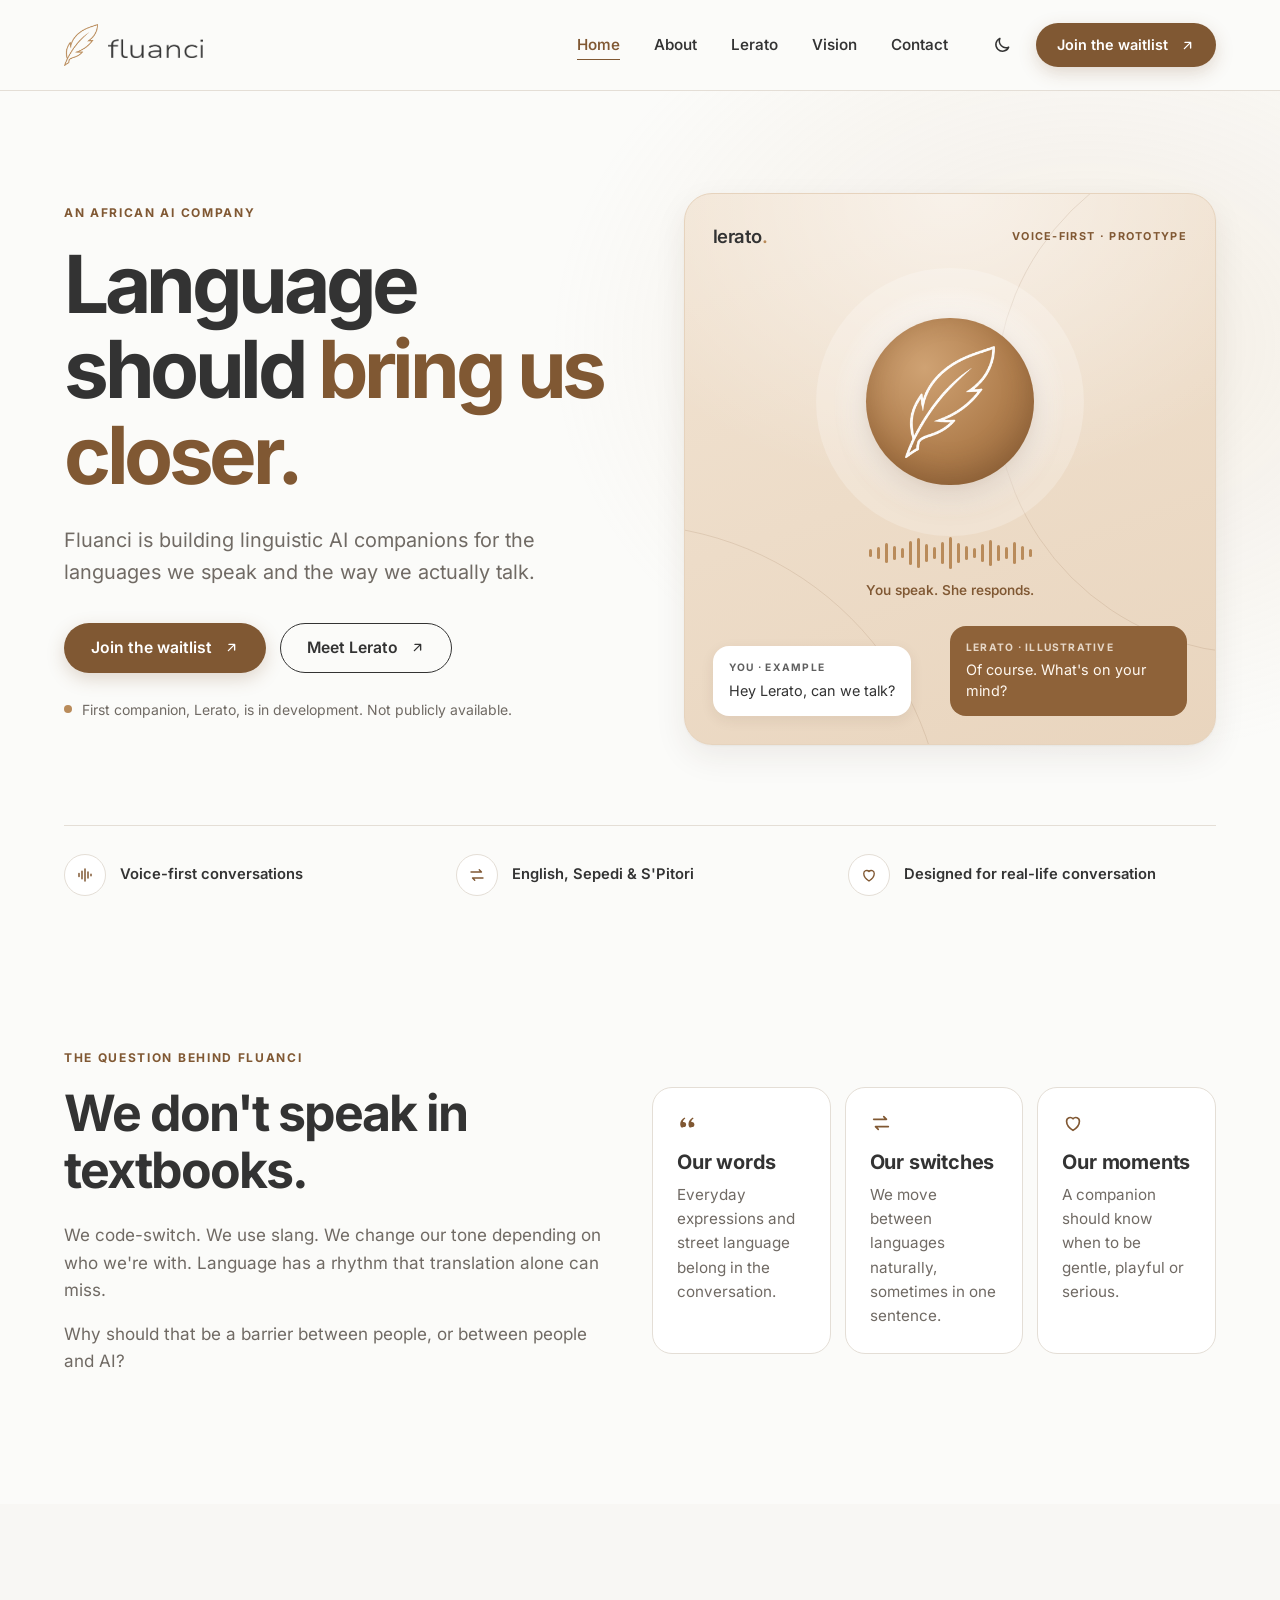
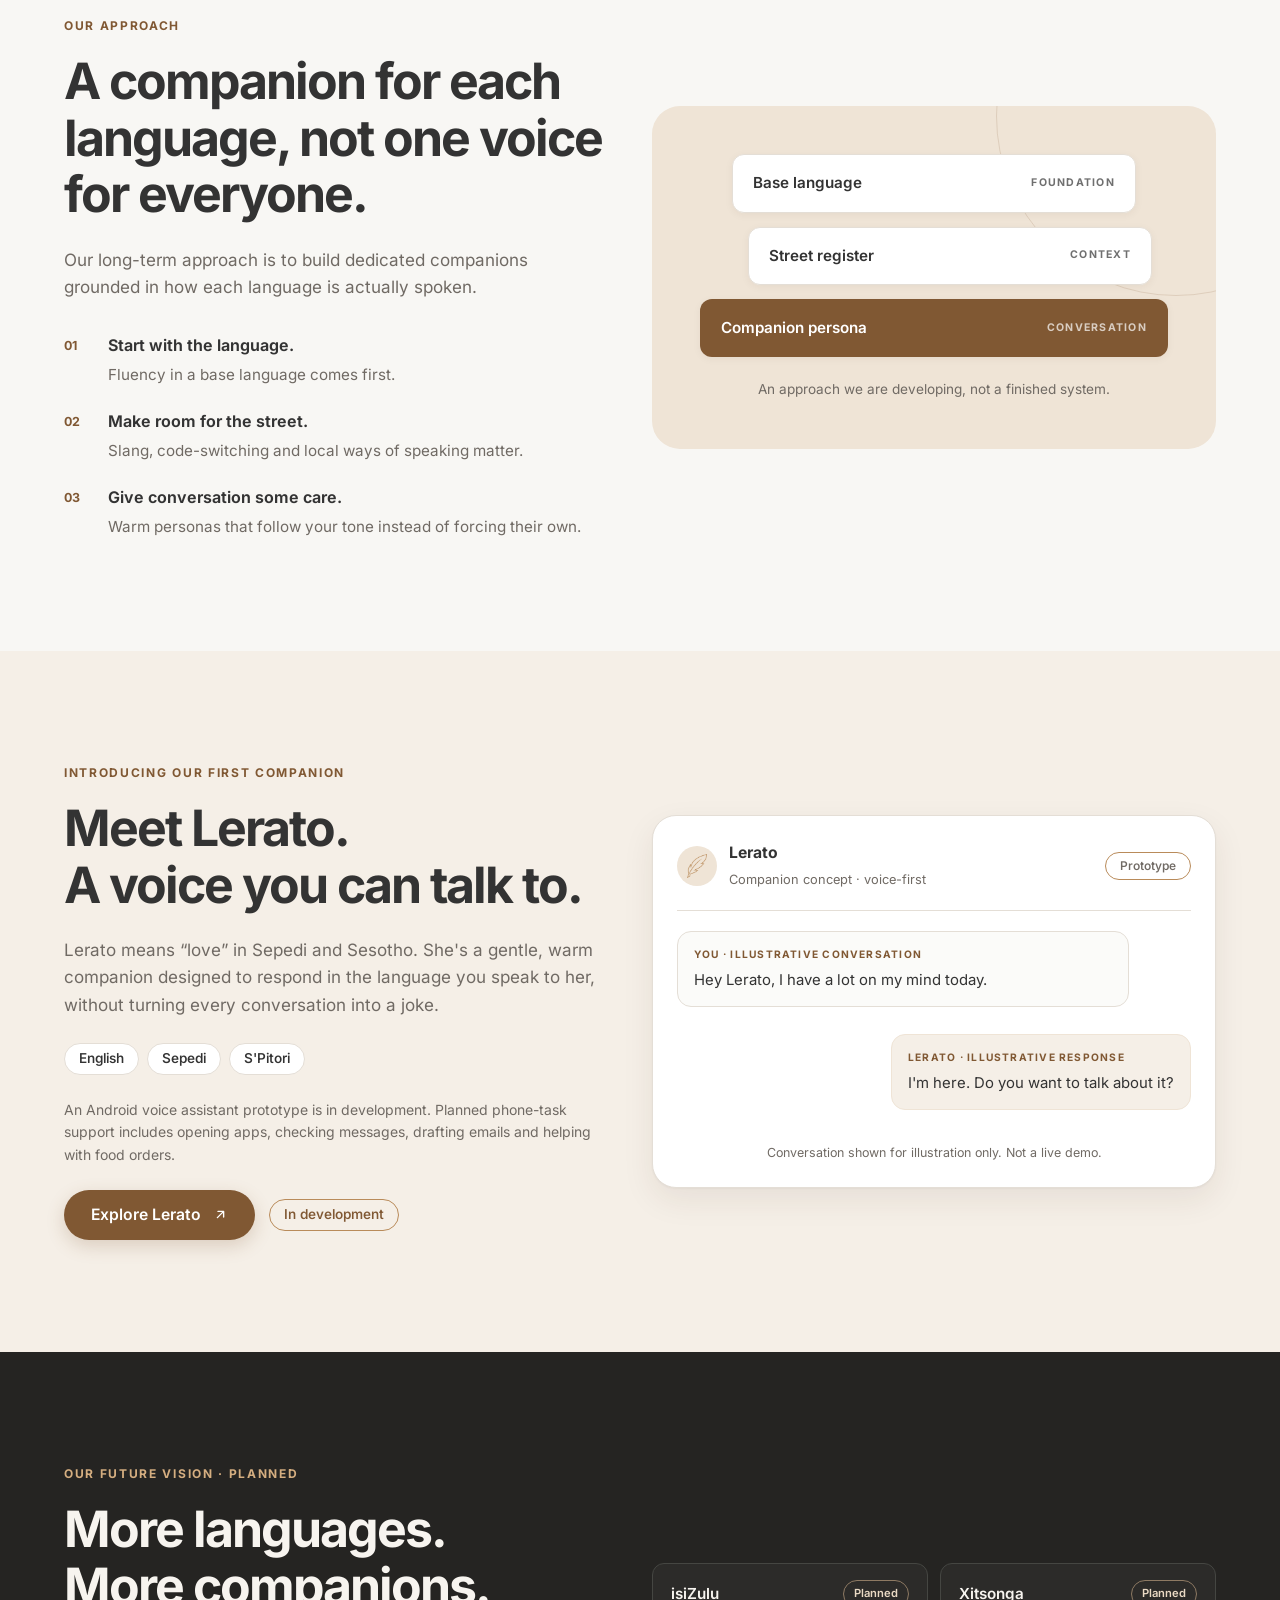
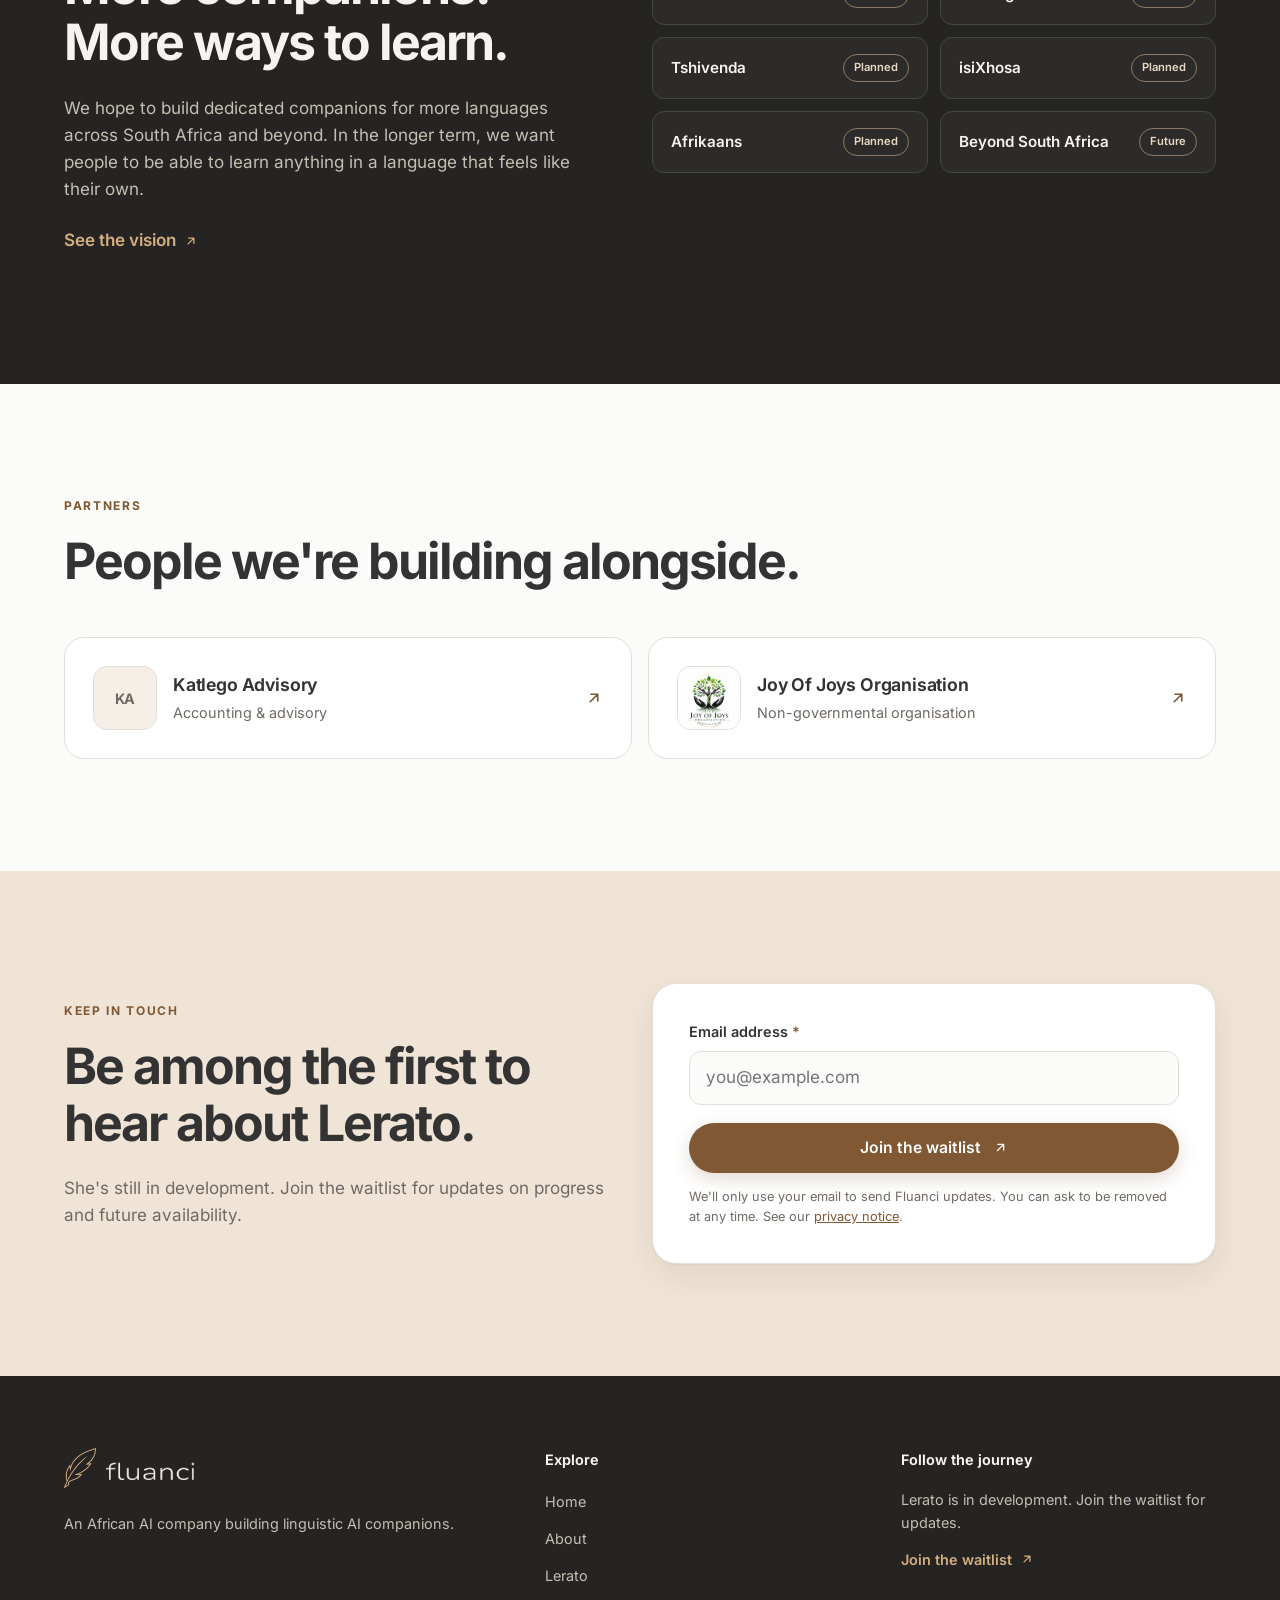
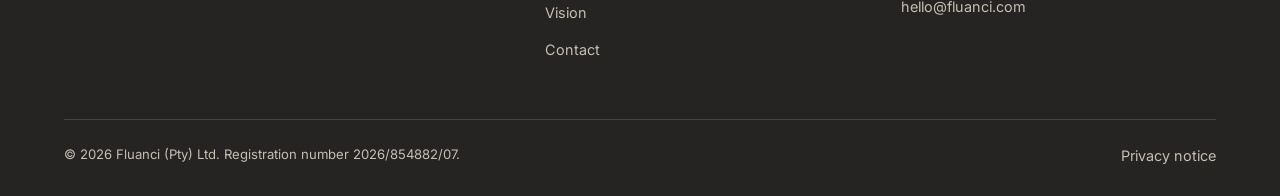
==== index.html @ b77026b9 "Launch fluanci.com website Five-page marketing site (Home, About, Lerato, Vision, Contact) plus priv" ====
<!doctype html>
<html lang="en-ZA" data-theme="light">
<head>
  <meta charset="utf-8">
  <meta name="viewport" content="width=device-width, initial-scale=1">
  <title>Fluanci | Linguistic AI companions for African languages</title>
  <meta name="description" content="Fluanci is an African AI company building linguistic AI companions for the languages we speak and the way we actually talk. Meet Lerato, our first companion, in development.">
  <meta name="theme-color" content="#FBFBF9">
  <meta property="og:type" content="website">
  <meta property="og:site_name" content="Fluanci">
  <meta property="og:title" content="Fluanci | Linguistic AI companions for African languages">
  <meta property="og:description" content="Fluanci is an African AI company building linguistic AI companions for the languages we speak and the way we actually talk. Meet Lerato, our first companion, in development.">
  <meta property="og:image" content="https://fluanci.com/assets/img/og-logo.png">
  <link rel="icon" type="image/png" sizes="32x32" href="assets/img/favicon-32.png">
  <link rel="apple-touch-icon" href="assets/img/apple-touch-icon.png">
  <script>try{var t=localStorage.getItem("fluanci-theme");if(t==="dark"||t==="light")document.documentElement.dataset.theme=t;}catch(e){}</script>
  <link rel="stylesheet" href="assets/styles.css">
</head>
<body>
  <a class="skip-link" href="#main">Skip to content</a>
  <header class="site-header">
    <div class="container header-inner">
      <a class="brand" href="index.html" aria-label="Fluanci home">
        <img class="quill only-light" src="assets/img/quill-brown.png" alt="" width="34" height="42">
        <img class="quill only-dark" src="assets/img/quill-gold.png" alt="" width="34" height="42">
        <img class="wordmark only-light" src="assets/img/wordmark-dark.png" alt="Fluanci" width="96" height="26">
        <img class="wordmark only-dark" src="assets/img/wordmark-light.png" alt="Fluanci" width="96" height="26">
      </a>
      <nav class="main-nav" aria-label="Main">
        <ul class="nav-list">
          <li><a href="index.html" aria-current="page">Home</a></li>
<li><a href="about.html">About</a></li>
<li><a href="lerato.html">Lerato</a></li>
<li><a href="vision.html">Vision</a></li>
<li><a href="contact.html">Contact</a></li>
        </ul>
      </nav>
      <div class="header-actions">
        <button class="icon-btn theme-toggle" type="button" data-theme-toggle aria-pressed="false" aria-label="Switch to dark mode"><svg class="moon" viewBox="0 0 24 24" fill="none" stroke="currentColor" stroke-width="1.8" stroke-linecap="round" stroke-linejoin="round" aria-hidden="true"><path d="M20 14.5A8 8 0 0 1 9.5 4a8 8 0 1 0 10.5 10.5Z"/></svg><svg class="sun" viewBox="0 0 24 24" fill="none" stroke="currentColor" stroke-width="1.8" stroke-linecap="round" aria-hidden="true"><circle cx="12" cy="12" r="4"/><path d="M12 2v2M12 20v2M4.9 4.9l1.4 1.4M17.7 17.7l1.4 1.4M2 12h2M20 12h2M4.9 19.1l1.4-1.4M17.7 6.3l1.4-1.4"/></svg></button>
        <a class="btn btn-primary btn-small" href="index.html#waitlist">Join the waitlist <svg viewBox="0 0 24 24" fill="none" stroke="currentColor" stroke-width="2.2" stroke-linecap="round" stroke-linejoin="round" aria-hidden="true"><path d="M7 17 17 7M8 7h9v9"/></svg></a>
        <button class="icon-btn menu-btn" type="button" data-menu-open aria-expanded="false" aria-controls="mobile-menu" aria-label="Open menu"><svg viewBox="0 0 24 24" fill="none" stroke="currentColor" stroke-width="1.8" stroke-linecap="round" aria-hidden="true"><path d="M4 7h16M4 12h16M4 17h16"/></svg></button>
      </div>
    </div>
  </header>
  <div class="drawer" id="mobile-menu" role="dialog" aria-modal="true" aria-label="Menu" inert>
    <div class="drawer-head">
      <a class="brand" href="index.html" aria-label="Fluanci home">
        <img class="quill only-light" src="assets/img/quill-brown.png" alt="" width="34" height="42">
        <img class="quill only-dark" src="assets/img/quill-gold.png" alt="" width="34" height="42">
        <img class="wordmark only-light" src="assets/img/wordmark-dark.png" alt="Fluanci" width="96" height="26">
        <img class="wordmark only-dark" src="assets/img/wordmark-light.png" alt="Fluanci" width="96" height="26">
      </a>
      <div class="header-actions">
        <button class="icon-btn theme-toggle" type="button" data-theme-toggle aria-pressed="false" aria-label="Switch to dark mode"><svg class="moon" viewBox="0 0 24 24" fill="none" stroke="currentColor" stroke-width="1.8" stroke-linecap="round" stroke-linejoin="round" aria-hidden="true"><path d="M20 14.5A8 8 0 0 1 9.5 4a8 8 0 1 0 10.5 10.5Z"/></svg><svg class="sun" viewBox="0 0 24 24" fill="none" stroke="currentColor" stroke-width="1.8" stroke-linecap="round" aria-hidden="true"><circle cx="12" cy="12" r="4"/><path d="M12 2v2M12 20v2M4.9 4.9l1.4 1.4M17.7 17.7l1.4 1.4M2 12h2M20 12h2M4.9 19.1l1.4-1.4M17.7 6.3l1.4-1.4"/></svg></button>
        <button class="icon-btn" type="button" data-menu-close aria-label="Close menu"><svg viewBox="0 0 24 24" fill="none" stroke="currentColor" stroke-width="1.8" stroke-linecap="round" aria-hidden="true"><path d="M6 6l12 12M18 6 6 18"/></svg></button>
      </div>
    </div>
    <nav aria-label="Mobile">
      <ul class="drawer-list">
        <li><a href="index.html" aria-current="page">Home</a></li>
<li><a href="about.html">About</a></li>
<li><a href="lerato.html">Lerato</a></li>
<li><a href="vision.html">Vision</a></li>
<li><a href="contact.html">Contact</a></li>
      </ul>
    </nav>
    <a class="btn btn-primary" href="index.html#waitlist">Join the waitlist <svg viewBox="0 0 24 24" fill="none" stroke="currentColor" stroke-width="2.2" stroke-linecap="round" stroke-linejoin="round" aria-hidden="true"><path d="M7 17 17 7M8 7h9v9"/></svg></a>
  </div>
  <main id="main">
    <section class="hero" aria-labelledby="hero-title">
      <div class="container">
        <div class="hero-grid">
          <div>
            <span class="eyebrow">An African AI company</span>
            <h1 class="h1" id="hero-title">Language<br> should <span class="accent">bring us<br> closer.</span></h1>
            <p class="lede">Fluanci is building linguistic AI companions for the languages we speak and the way we actually talk.</p>
            <div class="actions">
              <a class="btn btn-primary" href="#waitlist">Join the waitlist <svg viewBox="0 0 24 24" fill="none" stroke="currentColor" stroke-width="2.2" stroke-linecap="round" stroke-linejoin="round" aria-hidden="true"><path d="M7 17 17 7M8 7h9v9"/></svg></a>
              <a class="btn btn-secondary" href="lerato.html">Meet Lerato <svg viewBox="0 0 24 24" fill="none" stroke="currentColor" stroke-width="2.2" stroke-linecap="round" stroke-linejoin="round" aria-hidden="true"><path d="M7 17 17 7M8 7h9v9"/></svg></a>
            </div>
            <p class="status-note"><span class="status-dot" aria-hidden="true"></span>First companion, Lerato, is in development. Not publicly available.</p>
          </div>
          <div>
          <div class="voice-card" role="img" aria-label="Illustration of Lerato, a voice-first companion prototype. Example only: you say 'Hey Lerato, can we talk?' and Lerato replies 'Of course. What's on your mind?'">
            <div class="voice-top" aria-hidden="true">
              <span class="lerato-mark">lerato<span>.</span></span>
              <span class="tag">Voice-first &middot; Prototype</span>
            </div>
            <div class="orb-wrap" aria-hidden="true">
              <div class="orb-ring"><div class="orb"><img src="assets/img/quill-white.png" alt="" width="120" height="150"></div></div>
            </div>
            <div class="wave" data-wave aria-hidden="true"></div>
            <p class="wave-caption" aria-hidden="true">You speak. She responds.</p>
            <div class="bubbles" aria-hidden="true">
              <div class="bubble bubble-you"><small>You &middot; Example</small>Hey Lerato, can we talk?</div>
              <div class="bubble bubble-lerato"><small>Lerato &middot; Illustrative</small>Of course. What's on your mind?</div>
            </div>
          </div>
          </div>
        </div>
        <ul class="highlights">
          <li><span class="icon-circle"><svg viewBox="0 0 24 24" fill="none" stroke="currentColor" stroke-width="2" stroke-linecap="round" aria-hidden="true"><path d="M4 10v4M8 7v10M12 4v16M16 8v8M20 11v2"/></svg></span>Voice-first conversations</li>
          <li><span class="icon-circle"><svg viewBox="0 0 24 24" fill="none" stroke="currentColor" stroke-width="1.8" stroke-linecap="round" stroke-linejoin="round" aria-hidden="true"><path d="M4 8h14l-3-3M20 16H6l3 3"/></svg></span>English, Sepedi &amp; S'Pitori</li>
          <li><span class="icon-circle"><svg viewBox="0 0 24 24" fill="none" stroke="currentColor" stroke-width="1.8" stroke-linejoin="round" aria-hidden="true"><path d="M12 20s-7-4.4-7-10a4 4 0 0 1 7-2.6A4 4 0 0 1 19 10c0 5.6-7 10-7 10Z"/></svg></span>Designed for real-life conversation</li>
        </ul>
      </div>
    </section>

    <section class="section" aria-labelledby="problem-title">
      <div class="container grid-2">
        <div class="col-text">
          <span class="eyebrow">The question behind Fluanci</span>
          <h2 class="h2" id="problem-title" style="margin-bottom:24px">We don't speak in textbooks.</h2>
          <p class="body-2">We code-switch. We use slang. We change our tone depending on who we're with. Language has a rhythm that translation alone can miss.</p>
          <p class="body-2">Why should that be a barrier between people, or between people and AI?</p>
        </div>
        <ul class="cards-3 col-cards">
          <li class="card"><svg class="card-icon" viewBox="0 0 24 24" fill="currentColor" aria-hidden="true"><path d="M5 17c-1-1-1.5-2.3-1.5-4 0-3 2-5.6 4.8-7l.8 1.2C7.4 8.3 6.6 9.7 6.5 11c.3 0 .7-.1 1-.1A2.6 2.6 0 0 1 10 13.6 2.8 2.8 0 0 1 7.2 16.4 3 3 0 0 1 5 17Zm9 0c-1-1-1.5-2.3-1.5-4 0-3 2-5.6 4.8-7l.8 1.2c-1.7 1.1-2.5 2.5-2.6 3.8.3 0 .7-.1 1-.1a2.6 2.6 0 0 1 2.5 2.7 2.8 2.8 0 0 1-2.8 2.8A3 3 0 0 1 14 17Z"/></svg><h3 class="h3">Our words</h3><p>Everyday expressions and street language belong in the conversation.</p></li>
          <li class="card"><svg class="card-icon" viewBox="0 0 24 24" fill="none" stroke="currentColor" stroke-width="1.8" stroke-linecap="round" stroke-linejoin="round" aria-hidden="true"><path d="M4 8h14l-3-3M20 16H6l3 3"/></svg><h3 class="h3">Our switches</h3><p>We move between languages naturally, sometimes in one sentence.</p></li>
          <li class="card"><svg class="card-icon" viewBox="0 0 24 24" fill="none" stroke="currentColor" stroke-width="1.8" stroke-linejoin="round" aria-hidden="true"><path d="M12 20s-7-4.4-7-10a4 4 0 0 1 7-2.6A4 4 0 0 1 19 10c0 5.6-7 10-7 10Z"/></svg><h3 class="h3">Our moments</h3><p>A companion should know when to be gentle, playful or serious.</p></li>
        </ul>
      </div>
    </section>

    <section class="section section-alt" aria-labelledby="approach-title">
      <div class="container grid-2">
        <div class="col-text">
          <span class="eyebrow">Our approach</span>
          <h2 class="h2" id="approach-title" style="margin-bottom:24px">A companion for each language, not one voice for everyone.</h2>
          <p class="body-2">Our long-term approach is to build dedicated companions grounded in how each language is actually spoken.</p>
          <ol class="steps">
            <li><div><h3>Start with the language.</h3><p>Fluency in a base language comes first.</p></div></li>
            <li><div><h3>Make room for the street.</h3><p>Slang, code-switching and local ways of speaking matter.</p></div></li>
            <li><div><h3>Give conversation some care.</h3><p>Warm personas that follow your tone instead of forcing their own.</p></div></li>
          </ol>
        </div>
        <div class="col-media">
          <div class="stack-panel">
            <ol class="stack" aria-label="Fluanci's companion layers">
              <li><span>Base language</span><span>Foundation</span></li>
              <li><span>Street register</span><span>Context</span></li>
              <li><span>Companion persona</span><span>Conversation</span></li>
            </ol>
            <p class="stack-caption">An approach we are developing, not a finished system.</p>
          </div>
        </div>
      </div>
    </section>

    <section class="section section-tint" aria-labelledby="lerato-title">
      <div class="container grid-2">
        <div class="col-text">
          <span class="eyebrow">Introducing our first companion</span>
          <h2 class="h2" id="lerato-title">Meet Lerato.<br>A voice you can talk to.</h2>
          <p class="body-2" style="margin-top:24px">Lerato means &ldquo;love&rdquo; in Sepedi and Sesotho. She's a gentle, warm companion designed to respond in the language you speak to her, without turning every conversation into a joke.</p>
          <ul class="chips" aria-label="Languages">
            <li class="chip">English</li><li class="chip">Sepedi</li><li class="chip">S'Pitori</li>
          </ul>
          <p class="small">An Android voice assistant prototype is in development. Planned phone-task support includes opening apps, checking messages, drafting emails and helping with food orders.</p>
          <div class="actions" style="margin-top:24px;align-items:center">
            <a class="btn btn-primary" href="lerato.html">Explore Lerato <svg viewBox="0 0 24 24" fill="none" stroke="currentColor" stroke-width="2.2" stroke-linecap="round" stroke-linejoin="round" aria-hidden="true"><path d="M7 17 17 7M8 7h9v9"/></svg></a>
            <span class="chip chip-status">In development</span>
          </div>
        </div>
        <div class="col-media">
          <figure class="chat-card" style="margin:0">
            <div class="chat-head">
              <span class="avatar"><img src="assets/img/quill-brown.png" alt="" width="20" height="25"></span>
              <div><strong>Lerato</strong><span>Companion concept &middot; voice-first</span></div>
              <span class="chip chip-status">Prototype</span>
            </div>
            <div class="chat-body">
              <p class="msg msg-you"><small>You &middot; Illustrative conversation</small>Hey Lerato, I have a lot on my mind today.</p>
              <p class="msg msg-lerato"><small>Lerato &middot; Illustrative response</small>I'm here. Do you want to talk about it?</p>
            </div>
            <figcaption class="chat-foot">Conversation shown for illustration only. Not a live demo.</figcaption>
          </figure>
        </div>
      </div>
    </section>

    <section class="section section-band" aria-labelledby="vision-title">
      <div class="container grid-2">
        <div class="col-text">
          <span class="eyebrow">Our future vision &middot; planned</span>
          <h2 class="h2" id="vision-title" style="margin-bottom:24px">More languages.<br>More companions.<br>More ways to learn.</h2>
          <p class="body-2">We hope to build dedicated companions for more languages across South Africa and beyond. In the longer term, we want people to be able to learn anything in a language that feels like their own.</p>
          <p style="margin-top:24px"><a class="text-link" href="vision.html">See the vision <svg viewBox="0 0 24 24" fill="none" stroke="currentColor" stroke-width="2.2" stroke-linecap="round" stroke-linejoin="round" aria-hidden="true"><path d="M7 17 17 7M8 7h9v9"/></svg></a></p>
        </div>
        <div class="col-media">
          <ul class="lang-grid" aria-label="Planned languages">
            <li>isiZulu <span class="pill">Planned</span></li>
            <li>Xitsonga <span class="pill">Planned</span></li>
            <li>Tshivenda <span class="pill">Planned</span></li>
            <li>isiXhosa <span class="pill">Planned</span></li>
            <li>Afrikaans <span class="pill">Planned</span></li>
            <li>Beyond South Africa <span class="pill">Future</span></li>
          </ul>
        </div>
      </div>
    </section>

    <section class="section" aria-labelledby="partners-title">
      <div class="container">
        <div class="section-head">
          <span class="eyebrow">Partners</span>
          <h2 class="h2" id="partners-title">People we're building alongside.</h2>
        </div>
        <ul class="partner-grid">
          <li><a class="partner-card" href="https://www.kadvisory.co.za/" target="_blank" rel="noopener noreferrer">
            <span class="partner-logo partner-logo-text" aria-hidden="true">KA</span>
            <div class="partner-info"><strong>Katlego Advisory</strong><span>Accounting &amp; advisory</span></div>
            <svg viewBox="0 0 24 24" fill="none" stroke="currentColor" stroke-width="2.2" stroke-linecap="round" stroke-linejoin="round" aria-hidden="true"><path d="M7 17 17 7M8 7h9v9"/></svg><span class="sr-only">(opens in a new tab)</span></a></li>
          <li><a class="partner-card" href="https://www.joyofjoys.org/" target="_blank" rel="noopener noreferrer">
            <span class="partner-logo"><img src="assets/img/partner-joy-of-joys.jpg" alt="" width="64" height="64" loading="lazy"></span>
            <div class="partner-info"><strong>Joy Of Joys Organisation</strong><span>Non-governmental organisation</span></div>
            <svg viewBox="0 0 24 24" fill="none" stroke="currentColor" stroke-width="2.2" stroke-linecap="round" stroke-linejoin="round" aria-hidden="true"><path d="M7 17 17 7M8 7h9v9"/></svg><span class="sr-only">(opens in a new tab)</span></a></li>
        </ul>
      </div>
    </section>

    <section class="section section-beige" id="waitlist" aria-labelledby="waitlist-title">
      <div class="container grid-2">
        <div class="col-text">
          <span class="eyebrow">Keep in touch</span>
          <h2 class="h2" id="waitlist-title" style="margin-bottom:24px">Be among the first to hear about Lerato.</h2>
          <p class="body-2">She's still in development. Join the waitlist for updates on progress and future availability.</p>
        </div>
        <div class="col-media">
          <form class="form-card" data-form="waitlist" aria-describedby="waitlist-email-note">
            <div class="field" data-required-msg="Enter your email address to join the waitlist.">
              <label for="waitlist-email">Email address <span class="req" aria-hidden="true">*</span></label>
              <input class="input" id="waitlist-email" name="email" type="email" autocomplete="email" inputmode="email" placeholder="you@example.com" required>
              <p class="field-error" role="alert"><svg viewBox="0 0 24 24" fill="none" stroke="currentColor" stroke-width="2" stroke-linecap="round" aria-hidden="true"><circle cx="12" cy="12" r="9"/><path d="M12 8v5M12 16h.01"/></svg><span></span></p>
            </div>
            <input type="text" name="_gotcha" tabindex="-1" autocomplete="off" aria-hidden="true" style="position:absolute;left:-9999px">
            <button class="btn btn-primary" type="submit"><span>Join the waitlist</span> <svg viewBox="0 0 24 24" fill="none" stroke="currentColor" stroke-width="2.2" stroke-linecap="round" stroke-linejoin="round" aria-hidden="true"><path d="M7 17 17 7M8 7h9v9"/></svg></button>
            <div class="form-status" role="status" aria-live="polite"><svg viewBox="0 0 24 24" fill="none" stroke="currentColor" stroke-width="2" stroke-linecap="round" stroke-linejoin="round" aria-hidden="true"><circle cx="12" cy="12" r="9"/><path d="m8 12 3 3 5-6"/></svg><span></span></div>
            <p class="form-note" id="waitlist-email-note">We'll only use your email to send Fluanci updates. You can ask to be removed at any time. See our <a href="privacy.html">privacy notice</a>.</p>
          </form>
        </div>
      </div>
    </section>
  </main>
  <footer class="site-footer">
    <div class="container">
      <div class="footer-grid">
        <div class="footer-brand">
          <a class="brand" href="index.html" aria-label="Fluanci home">
            <img class="quill" src="assets/img/quill-gold.png" alt="" width="32" height="40">
            <img class="wordmark" src="assets/img/wordmark-light.png" alt="Fluanci" width="90" height="24">
          </a>
          <p>An African AI company building linguistic AI companions.</p>
        </div>
        <div>
          <h2>Explore</h2>
          <ul class="footer-links">
            <li><a href="index.html">Home</a></li>
            <li><a href="about.html">About</a></li>
            <li><a href="lerato.html">Lerato</a></li>
            <li><a href="vision.html">Vision</a></li>
            <li><a href="contact.html">Contact</a></li>
          </ul>
        </div>
        <div>
          <h2>Follow the journey</h2>
          <p style="color:var(--band-text-2);font-size:.9rem;margin-bottom:12px">Lerato is in development. Join the waitlist for updates.</p>
          <a class="text-link" href="index.html#waitlist">Join the waitlist <svg viewBox="0 0 24 24" fill="none" stroke="currentColor" stroke-width="2.2" stroke-linecap="round" stroke-linejoin="round" aria-hidden="true"><path d="M7 17 17 7M8 7h9v9"/></svg></a>
          <p style="margin-top:20px"><a href="mailto:hello@fluanci.com">hello@fluanci.com</a></p>
        </div>
      </div>
      <div class="footer-bottom">
        <p>&copy; <span data-year>2026</span> Fluanci (Pty) Ltd. Registration number 2026/854882/07.</p>
        <p><a href="privacy.html" style="color:inherit">Privacy notice</a></p>
      </div>
    </div>
  </footer>
  <script src="assets/main.js" defer></script>
</body>
</html>
---- assets/styles.css ----
/* =========================================================
   Fluanci — marketing site styles
   Tokens follow the Fluanci Website Design Spec v1.0
   ========================================================= */

@font-face {
  font-family: "Inter";
  src: url("[data-uri]") format("woff2-variations"), url("fonts/inter-latin-wght-normal.woff2") format("woff2-variations");
  font-weight: 100 900;
  font-style: normal;
  font-display: swap;
  unicode-range: U+0000-00FF, U+0131, U+0152-0153, U+02BB-02BC, U+02C6, U+02DA, U+02DC, U+0304, U+0308, U+0329, U+2000-206F, U+20AC, U+2122, U+2191, U+2193, U+2212, U+2215, U+FEFF, U+FFFD;
}
@font-face {
  font-family: "Inter";
  src: url("fonts/inter-latin-ext-wght-normal.woff2") format("woff2-variations");
  font-weight: 100 900;
  font-style: normal;
  font-display: swap;
  unicode-range: U+0100-02BA, U+02BD-02C5, U+02C7-02CC, U+02CE-02D7, U+02DD-02FF, U+0304, U+0308, U+0329, U+1D00-1DBF, U+1E00-1E9F, U+1EF2-1EFF, U+2020, U+20A0-20AB, U+20AD-20C0, U+2113, U+2C60-2C7F, U+A720-A7FF;
}

:root {
  --canvas: #FBFBF9;
  --surface: #FFFFFF;
  --tint: #F5EFE7;
  --tint-strong: #EFE4D6;
  --text: #333333;
  --text-2: #706A64;
  --brand: #B98B5A;
  --brand-text: #805833;   /* accessible brown for text on light */
  --cta: #805833;
  --cta-text: #FFFFFF;
  --cta-hover: #6B4829;
  --border: #E4DED6;
  --band: #252422;         /* high-contrast vision band + footer */
  --band-text: #F7F4EF;
  --band-text-2: #C5BEB3;
  --band-border: #454642;
  --shadow: 0 1px 2px rgba(60, 40, 20, .04), 0 12px 32px rgba(60, 40, 20, .08);

  --font: "Inter", system-ui, -apple-system, "Segoe UI", Roboto, sans-serif;
  --container: 1152px;
  --gutter: 24px;
  --r-card: 20px;
  --r-field: 12px;
  --ease: cubic-bezier(.2, .7, .2, 1);
  color-scheme: light;
}

:root[data-theme="dark"] {
  --canvas: #1C1D1B;
  --surface: #272827;
  --tint: #232421;
  --tint-strong: #30312F;
  --text: #F7F4EF;
  --text-2: #C5BEB3;
  --brand: #D5AE80;
  --brand-text: #D5AE80;
  --cta: #D5AE80;
  --cta-text: #1C1D1B;
  --cta-hover: #E3C39C;
  --border: #454642;
  --band: #141513;
  --band-border: #3A3B38;
  --shadow: 0 1px 2px rgba(0, 0, 0, .3), 0 16px 40px rgba(0, 0, 0, .35);
  color-scheme: dark;
}

/* ---------- Base ---------- */
*, *::before, *::after { box-sizing: border-box; }
html { -webkit-text-size-adjust: 100%; scroll-padding-top: 100px; }
@media (prefers-reduced-motion: no-preference) { html { scroll-behavior: smooth; } }

body {
  margin: 0;
  background: var(--canvas);
  color: var(--text);
  font-family: var(--font);
  font-size: 1.0625rem;
  line-height: 1.6;
  -webkit-font-smoothing: antialiased;
  text-rendering: optimizeLegibility;
}
img, svg { display: block; max-width: 100%; }
a { color: inherit; }
p { margin: 0 0 1em; }
ul, ol { margin: 0; padding: 0; }
button, input, select, textarea { font: inherit; color: inherit; }

:focus-visible {
  outline: 2px solid var(--brand-text);
  outline-offset: 3px;
  border-radius: 6px;
}

.skip-link {
  position: absolute; left: 16px; top: -60px; z-index: 200;
  background: var(--text); color: var(--canvas);
  padding: 10px 16px; border-radius: 10px; text-decoration: none; font-weight: 600;
}
.skip-link:focus { top: 12px; }

.sr-only {
  position: absolute; width: 1px; height: 1px; padding: 0; margin: -1px;
  overflow: hidden; clip: rect(0 0 0 0); white-space: nowrap; border: 0;
}

.container {
  width: 100%;
  max-width: calc(var(--container) + var(--gutter) * 2);
  margin: 0 auto;
  padding: 0 var(--gutter);
}

/* ---------- Type ---------- */
h1, h2, h3 { margin: 0; color: var(--text); font-weight: 700; }
.h1 {
  font-size: clamp(2.75rem, 1.6rem + 4.6vw, 5rem);
  line-height: 1.07;
  letter-spacing: -0.055em;
}
.h2 {
  font-size: clamp(2rem, 1.5rem + 2.1vw, 3.125rem);
  line-height: 1.13;
  letter-spacing: -0.04em;
}
.h3 { font-size: clamp(1.0625rem, 1rem + .3vw, 1.375rem); line-height: 1.25; letter-spacing: -0.01em; }
.accent { color: var(--brand-text); }
.lede { font-size: clamp(1.0625rem, 1rem + .3vw, 1.25rem); color: var(--text-2); line-height: 1.6; max-width: 34em; }
.body-2 { color: var(--text-2); max-width: 36em; }
.small { font-size: .875rem; color: var(--text-2); }

.eyebrow {
  display: block;
  font-size: .75rem;
  font-weight: 700;
  letter-spacing: .14em;
  text-transform: uppercase;
  color: var(--brand-text);
  margin-bottom: 18px;
}

/* ---------- Buttons ---------- */
.btn {
  display: inline-flex; align-items: center; justify-content: center; gap: 12px;
  min-height: 50px; padding: 0 26px;
  border-radius: 999px;
  font-weight: 600; font-size: .98rem; text-decoration: none;
  border: 1px solid transparent;
  cursor: pointer;
  transition: background-color .18s var(--ease), border-color .18s var(--ease), transform .18s var(--ease), color .18s var(--ease);
}
.btn svg { width: 15px; height: 15px; flex-shrink: 0; }
.btn-primary { background: var(--cta); color: var(--cta-text); box-shadow: 0 6px 18px rgba(128, 88, 51, .22); }
.btn-primary:hover { background: var(--cta-hover); transform: translateY(-1px); }
.btn-secondary { background: transparent; color: var(--text); border-color: var(--text); }
:root[data-theme="dark"] .btn-secondary { border-color: var(--border); }
.btn-secondary:hover { background: var(--tint-strong); transform: translateY(-1px); }
.btn-small { min-height: 44px; padding: 0 20px; font-size: .9rem; }
.btn[disabled] { opacity: .6; cursor: progress; transform: none; }

.text-link {
  display: inline-flex; align-items: center; gap: 8px;
  color: var(--brand-text); font-weight: 600; text-decoration: none;
}
.text-link svg { width: 14px; height: 14px; }
.text-link:hover { text-decoration: underline; text-underline-offset: 4px; }

.actions { display: flex; flex-wrap: wrap; gap: 14px; margin-top: 34px; }

/* ---------- Header ---------- */
.site-header {
  position: sticky; top: 0; z-index: 100;
  background: color-mix(in srgb, var(--canvas) 90%, transparent);
  backdrop-filter: saturate(1.2) blur(10px);
  -webkit-backdrop-filter: saturate(1.2) blur(10px);
  border-bottom: 1px solid var(--border);
}
.header-inner { display: flex; align-items: center; height: 90px; gap: 24px; }
.header-inner .header-actions { margin-left: 8px; }
@media (max-width: 900px) { .header-inner .header-actions { margin-left: auto; } }

.brand { display: inline-flex; align-items: center; gap: 10px; text-decoration: none; flex-shrink: 0; }
.brand .quill { width: 34px; height: auto; }
.brand .wordmark { height: 26px; width: auto; }
.only-dark { display: none !important; }
:root[data-theme="dark"] .only-light { display: none !important; }
:root[data-theme="dark"] .only-dark { display: block !important; }

.main-nav { display: flex; align-items: center; gap: 30px; margin-left: auto; }
.nav-list { display: flex; gap: 34px; list-style: none; }
.nav-list a {
  position: relative; text-decoration: none; font-size: .95rem; font-weight: 550; color: var(--text);
  padding: 6px 0;
}
.nav-list a::after {
  content: ""; position: absolute; left: 0; right: 0; bottom: 0; height: 1.5px;
  background: currentColor; transform: scaleX(0); transform-origin: left;
  transition: transform .18s var(--ease);
}
.nav-list a:hover::after, .nav-list a[aria-current="page"]::after { transform: scaleX(1); }
.nav-list a[aria-current="page"] { color: var(--brand-text); }

.header-actions { display: flex; align-items: center; gap: 12px; }
.icon-btn {
  display: inline-grid; place-items: center;
  width: 44px; height: 44px; border-radius: 999px;
  background: transparent; border: 1px solid transparent; cursor: pointer; color: var(--text);
  transition: background-color .18s var(--ease);
}
.icon-btn:hover { background: var(--tint-strong); }
.icon-btn svg { width: 20px; height: 20px; }
.theme-toggle .sun { display: none; }
:root[data-theme="dark"] .theme-toggle .sun { display: block; }
:root[data-theme="dark"] .theme-toggle .moon { display: none; }

.menu-btn { display: none; }

/* Mobile drawer */
.drawer {
  position: fixed; inset: 0; z-index: 150;
  background: var(--canvas);
  padding: 0 20px 32px;
  display: flex; flex-direction: column;
  opacity: 0; visibility: hidden;
  transition: opacity .2s var(--ease), visibility 0s linear .2s;
}
.drawer.is-open { opacity: 1; visibility: visible; transition: opacity .2s var(--ease); }
.drawer-head { display: flex; align-items: center; justify-content: space-between; height: 72px; }
.drawer-list { list-style: none; margin-top: 24px; }
.drawer-list a {
  display: flex; align-items: center; min-height: 56px;
  font-size: 1.5rem; font-weight: 650; letter-spacing: -0.02em; text-decoration: none;
  border-bottom: 1px solid var(--border);
}
.drawer-list a[aria-current="page"] { color: var(--brand-text); }
.drawer .btn { margin-top: 28px; width: 100%; }

/* ---------- Sections ---------- */
.section { padding: clamp(72px, 9vw, 112px) 0; }
.section-tint { background: var(--tint); }
.section-band { background: var(--band); color: var(--band-text); }
.section-band h2, .section-band h3 { color: var(--band-text); }
.section-band .body-2 { color: var(--band-text-2); }
.section-band .eyebrow { color: #D5AE80; }
.section-band .text-link { color: #D5AE80; }

.grid-2 {
  display: grid;
  grid-template-columns: repeat(12, minmax(0, 1fr));
  gap: var(--gutter);
  align-items: center;
}
.col-text { grid-column: 1 / span 6; padding-right: 24px; }
.col-media { grid-column: 7 / -1; }
.col-text-wide { grid-column: 1 / span 7; }
.col-cards { grid-column: 7 / -1; }

.section-head { max-width: 760px; margin-bottom: 48px; }
.section-head .h2 { margin-bottom: 20px; }

/* ---------- Hero ---------- */
.hero { padding: clamp(56px, 8vw, 104px) 0 0; overflow: hidden; }
:root:not([data-theme="dark"]) .hero {
  background:
    radial-gradient(60% 70% at 85% 30%, rgba(214, 186, 150, .22), transparent 70%),
    var(--canvas);
}
.hero .h1 { margin-bottom: 28px; max-width: 11ch; }
.status-note {
  display: flex; align-items: flex-start; gap: 10px;
  margin-top: 26px; font-size: .875rem; color: var(--text-2);
}
.status-dot {
  width: 8px; height: 8px; border-radius: 50%; background: var(--brand);
  flex-shrink: 0; margin-top: .45em;
}

/* Voice card */
.voice-card {
  position: relative;
  border-radius: 28px;
  padding: 28px;
  background:
    radial-gradient(120% 90% at 50% 0%, rgba(255, 255, 255, .55), transparent 60%),
    linear-gradient(160deg, #F1E3D2 0%, #E9D5BE 100%);
  border: 1px solid #E6D3BD;
  box-shadow: var(--shadow);
  overflow: hidden;
  isolation: isolate;
}
:root[data-theme="dark"] .voice-card {
  background:
    radial-gradient(120% 90% at 50% 0%, rgba(213, 174, 128, .12), transparent 60%),
    linear-gradient(160deg, #3A332C 0%, #2B2925 100%);
  border-color: #4A443D;
}
.voice-card::before, .voice-card::after {
  content: ""; position: absolute; z-index: -1; border-radius: 50%;
  border: 1px solid rgba(128, 88, 51, .14);
}
.voice-card::before { width: 520px; height: 520px; right: -300px; top: -60px; }
.voice-card::after { width: 640px; height: 640px; left: -380px; bottom: -420px; }
:root[data-theme="dark"] .voice-card::before,
:root[data-theme="dark"] .voice-card::after { border-color: rgba(213, 174, 128, .14); }

.voice-top { display: flex; justify-content: space-between; align-items: center; gap: 12px; }
.lerato-mark { font-size: 1.15rem; font-weight: 600; letter-spacing: -0.03em; color: var(--text); }
.lerato-mark span { color: var(--brand); }
.tag {
  font-size: .68rem; font-weight: 700; letter-spacing: .12em; text-transform: uppercase;
  color: var(--brand-text);
}

.orb-wrap { display: grid; place-items: center; margin: 34px 0 18px; }
.orb-ring {
  width: min(232px, 62vw); aspect-ratio: 1;
  border-radius: 50%;
  display: grid; place-items: center;
  background: radial-gradient(circle, rgba(255,255,255,.55) 55%, rgba(255,255,255,.2) 72%, transparent 73%);
  box-shadow: 0 0 0 18px rgba(255, 255, 255, .22);
}
:root[data-theme="dark"] .orb-ring {
  background: radial-gradient(circle, rgba(255,255,255,.22) 55%, rgba(255,255,255,.08) 72%, transparent 73%);
  box-shadow: 0 0 0 18px rgba(255, 255, 255, .05);
}
.orb {
  width: 72%; aspect-ratio: 1; border-radius: 50%;
  display: grid; place-items: center;
  background: radial-gradient(circle at 35% 30%, #CFA273 0%, #B07E4D 55%, #8E6239 100%);
  box-shadow: inset 0 -10px 30px rgba(80, 45, 15, .25), 0 10px 30px rgba(128, 88, 51, .25);
}
.orb img { width: 54%; height: auto; }

.wave { display: flex; align-items: center; justify-content: center; gap: 5px; height: 34px; }
.wave i {
  display: block; width: 3px; border-radius: 3px; background: var(--brand);
  height: calc(var(--h) * 1px);
  transform-origin: center;
}
@media (prefers-reduced-motion: no-preference) {
  .wave.is-animated i { animation: pulse 2.6s ease-in-out infinite; animation-delay: calc(var(--d) * -0.13s); }
}
@keyframes pulse { 0%, 100% { transform: scaleY(1); } 50% { transform: scaleY(.72); } }
.wave-caption { text-align: center; font-size: .85rem; font-weight: 550; color: var(--brand-text); margin: 10px 0 24px; }

.bubbles { display: flex; justify-content: space-between; align-items: flex-end; gap: 12px; }
@media (max-width: 480px) { .bubbles { flex-direction: column; align-items: stretch; } }
.bubble {
  flex: 0 1 48%; padding: 14px 16px; border-radius: 16px; font-size: .9rem; line-height: 1.45;
}
.bubble small {
  display: block; font-size: .64rem; font-weight: 700; letter-spacing: .12em; text-transform: uppercase;
  margin-bottom: 6px; opacity: .78;
}
.bubble-you { background: var(--surface); color: var(--text); box-shadow: 0 4px 14px rgba(60, 40, 20, .08); }
.bubble-lerato { background: #8E6239; color: #FFF8F0; }
@media (max-width: 480px) { .bubble-lerato { margin-left: 15%; } .bubble-you { margin-right: 15%; } }
:root[data-theme="dark"] .bubble-you { background: #3B3936; }
:root[data-theme="dark"] .bubble-lerato { background: #A57A4E; color: #FFFDF8; }

/* Highlights strip */
.highlights {
  display: grid; grid-template-columns: repeat(3, 1fr); gap: var(--gutter);
  margin-top: clamp(56px, 7vw, 80px); padding: 28px 0 40px;
  border-top: 1px solid var(--border);
  list-style: none;
}
.highlights li { display: flex; align-items: center; gap: 14px; font-size: .92rem; font-weight: 600; }
.icon-circle {
  width: 42px; height: 42px; border-radius: 50%; display: grid; place-items: center; flex-shrink: 0;
  border: 1px solid var(--border); color: var(--brand-text); background: var(--surface);
}
.icon-circle svg { width: 18px; height: 18px; }

/* ---------- Cards ---------- */
.card {
  background: var(--surface);
  border: 1px solid var(--border);
  border-radius: var(--r-card);
  padding: 24px;
}
.card .h3 { margin: 16px 0 8px; }
.card p { margin: 0; color: var(--text-2); font-size: .95rem; }
.card-icon { color: var(--brand-text); width: 22px; height: 22px; }

.cards-3 { display: grid; grid-template-columns: repeat(3, 1fr); gap: 14px; list-style: none; }

/* Steps (approach) */
.steps { list-style: none; counter-reset: step; margin-top: 32px; display: grid; gap: 22px; }
.steps li { display: grid; grid-template-columns: 34px 1fr; gap: 10px; }
.steps li::before {
  counter-increment: step; content: counter(step, decimal-leading-zero);
  font-size: .78rem; font-weight: 700; color: var(--brand-text); padding-top: 3px;
}
.steps h3 { font-size: 1rem; font-weight: 650; margin-bottom: 4px; }
.steps p { margin: 0; color: var(--text-2); font-size: .95rem; }

/* Layer stack diagram */
.stack-panel {
  background: var(--tint-strong); border-radius: 28px; padding: clamp(28px, 4vw, 48px);
  position: relative; overflow: hidden;
}
.stack-panel::after {
  content: ""; position: absolute; width: 360px; height: 360px; border-radius: 50%;
  border: 1px solid rgba(128, 88, 51, .16); right: -140px; top: -170px;
}
.stack { list-style: none; display: grid; gap: 14px; position: relative; z-index: 1; }
.stack li {
  display: flex; justify-content: space-between; align-items: center; gap: 12px;
  padding: 16px 20px; border-radius: 12px;
  background: var(--surface); border: 1px solid var(--border);
  font-weight: 600; font-size: .95rem;
  box-shadow: 0 2px 8px rgba(60, 40, 20, .05);
}
.stack li:nth-child(1) { margin: 0 32px 0 32px; }
.stack li:nth-child(2) { margin: 0 16px 0 48px; }
.stack li:nth-child(3) { background: var(--cta); color: var(--cta-text); border-color: transparent; }
.stack li span:last-child {
  font-size: .66rem; font-weight: 700; letter-spacing: .12em; text-transform: uppercase; opacity: .7;
}
.stack-caption { text-align: center; margin: 22px 0 0; font-size: .85rem; color: var(--text-2); position: relative; z-index: 1; }

/* Chips */
.chips { display: flex; flex-wrap: wrap; gap: 8px; list-style: none; margin: 24px 0; }
.chip {
  display: inline-flex; align-items: center; min-height: 32px; padding: 0 14px; border-radius: 999px;
  background: var(--surface); border: 1px solid var(--border); font-size: .85rem; font-weight: 550;
}
.chip-status { background: transparent; color: var(--brand-text); border-color: var(--brand); }

/* Chat preview card */
.chat-card {
  background: var(--surface); border: 1px solid var(--border); border-radius: 24px;
  padding: 24px; box-shadow: var(--shadow);
}
.chat-head { display: flex; align-items: center; gap: 12px; padding-bottom: 18px; border-bottom: 1px solid var(--border); }
.avatar {
  width: 40px; height: 40px; border-radius: 50%; display: grid; place-items: center; flex-shrink: 0;
  background: var(--tint-strong);
}
.avatar img { width: 20px; height: auto; }
.chat-head strong { display: block; font-size: .98rem; }
.chat-head span { font-size: .8rem; color: var(--text-2); }
.chat-head .chip-status { margin-left: auto; min-height: 28px; font-size: .75rem; }
.chat-body { display: grid; gap: 12px; padding-top: 20px; }
.msg { padding: 14px 16px; border-radius: 14px; font-size: .93rem; max-width: 88%; }
.msg small {
  display: block; font-size: .64rem; font-weight: 700; letter-spacing: .12em; text-transform: uppercase;
  color: var(--brand-text); margin-bottom: 6px;
}
.msg-you { background: var(--canvas); border: 1px solid var(--border); }
.msg-lerato { background: var(--tint); border: 1px solid var(--tint-strong); margin-left: auto; }
:root[data-theme="dark"] .msg-lerato { background: #3A332C; border-color: #4A443D; }
.chat-foot { text-align: center; font-size: .78rem; color: var(--text-2); margin: 18px 0 0; }

/* Vision band tags */
.lang-grid { list-style: none; display: grid; grid-template-columns: repeat(2, 1fr); gap: 12px; }
.lang-grid li {
  display: flex; justify-content: space-between; align-items: center; gap: 10px;
  padding: 16px 18px; border-radius: 12px;
  border: 1px solid var(--band-border); background: rgba(255, 255, 255, .03);
  font-weight: 600; font-size: .95rem;
}
.pill {
  font-size: .7rem; font-weight: 600; padding: 4px 10px; border-radius: 999px;
  border: 1px solid #8E7A63; color: #E9D9C4; white-space: nowrap;
}
.pill-now { background: #D5AE80; color: #1C1D1B; border-color: #D5AE80; }

/* Partners */
.partner-grid { display: grid; grid-template-columns: repeat(2, 1fr); gap: 16px; list-style: none; }
.partner-card {
  display: flex; justify-content: space-between; align-items: center; gap: 16px;
  padding: 28px; min-height: 120px;
  background: var(--surface); border: 1px solid var(--border); border-radius: var(--r-card);
  text-decoration: none;
  transition: border-color .18s var(--ease), transform .18s var(--ease);
}
.partner-card:hover { border-color: var(--brand); transform: translateY(-2px); }
.partner-card strong { display: block; font-size: 1.1rem; font-weight: 650; letter-spacing: -0.01em; }
.partner-card span { font-size: .9rem; color: var(--text-2); }
.partner-card svg { width: 18px; height: 18px; color: var(--brand-text); flex-shrink: 0; }

/* ---------- Forms ---------- */
.form-card {
  background: var(--surface); border: 1px solid var(--border); border-radius: 24px;
  padding: clamp(24px, 3vw, 36px); box-shadow: var(--shadow);
}
.field { display: grid; gap: 8px; margin-bottom: 18px; }
.field label { font-size: .9rem; font-weight: 600; }
.field .req { color: var(--brand-text); }
.field .hint { font-size: .82rem; color: var(--text-2); }
.input, .select, .textarea {
  width: 100%; min-height: 50px; padding: 12px 16px;
  border-radius: var(--r-field); border: 1px solid var(--border);
  background: var(--canvas); color: var(--text);
  transition: border-color .15s var(--ease), box-shadow .15s var(--ease);
}
.textarea { min-height: 150px; resize: vertical; }
.input:focus, .select:focus, .textarea:focus {
  outline: none; border-color: var(--brand); box-shadow: 0 0 0 3px color-mix(in srgb, var(--brand) 25%, transparent);
}
.input[aria-invalid="true"], .select[aria-invalid="true"], .textarea[aria-invalid="true"] { border-color: #B3412E; }
.field-error { display: none; align-items: center; gap: 6px; font-size: .84rem; color: #B3412E; font-weight: 550; }
:root[data-theme="dark"] .field-error { color: #F08A73; }
:root[data-theme="dark"] .input[aria-invalid="true"],
:root[data-theme="dark"] .textarea[aria-invalid="true"] { border-color: #F08A73; }
.field-error.is-visible { display: flex; }
.form-card .btn { width: 100%; }
.form-status {
  display: none; gap: 10px; align-items: flex-start;
  margin-top: 16px; padding: 14px 16px; border-radius: 12px; font-size: .9rem;
}
.form-status.is-visible { display: flex; }
.form-status svg { width: 18px; height: 18px; flex-shrink: 0; margin-top: 2px; }
.form-status.success { background: #EAF3E8; color: #2D5A27; }
.form-status.error { background: #F8E7E3; color: #8A2E1E; }
:root[data-theme="dark"] .form-status.success { background: #24331F; color: #B9DDB0; }
:root[data-theme="dark"] .form-status.error { background: #3A2420; color: #F2B3A5; }
.form-note { font-size: .8rem; color: var(--text-2); margin: 14px 0 0; }
.form-note a { color: var(--brand-text); }

/* ---------- Page heroes (inner pages) ---------- */
.page-hero { padding: clamp(64px, 9vw, 120px) 0 clamp(48px, 6vw, 80px); }
.page-hero .h1 { max-width: 14ch; margin-bottom: 26px; }
.page-hero.tint { background: var(--tint); }

/* Prose */
.prose { max-width: 680px; }
.prose p { color: var(--text-2); font-size: 1.0625rem; }
.prose p strong { color: var(--text); }
.prose h2 { margin: 48px 0 16px; }
.prose ul { padding-left: 1.2em; margin-bottom: 1em; color: var(--text-2); }
.prose li { margin-bottom: .4em; }
.prose a { color: var(--brand-text); }

.pull-quote {
  margin: 0; padding-left: 28px; border-left: 3px solid var(--brand);
  font-size: clamp(1.5rem, 1.2rem + 1.4vw, 2.25rem); line-height: 1.25; font-weight: 600; letter-spacing: -0.03em;
}
.pull-quote cite { display: block; margin-top: 16px; font-size: .95rem; font-style: normal; font-weight: 500; color: var(--text-2); letter-spacing: 0; }

/* Flow strip */
.flow { list-style: none; display: grid; grid-template-columns: repeat(3, 1fr); gap: 14px; counter-reset: flow; }
.flow li { position: relative; }
.flow .card { height: 100%; }
.flow .num { font-size: .78rem; font-weight: 700; color: var(--brand-text); }

/* Task list with status */
.task-list { list-style: none; display: grid; grid-template-columns: repeat(2, 1fr); gap: 14px; }
.task-list .card { display: flex; justify-content: space-between; align-items: center; gap: 12px; }
.task-list strong { font-weight: 600; }

/* Roadmap */
.roadmap { list-style: none; display: grid; grid-template-columns: repeat(3, 1fr); gap: 16px; }
.roadmap .card { height: 100%; }
.roadmap .state {
  display: inline-flex; align-items: center; gap: 8px;
  font-size: .72rem; font-weight: 700; letter-spacing: .12em; text-transform: uppercase; color: var(--brand-text);
}
.roadmap .state::before { content: ""; width: 9px; height: 9px; border-radius: 50%; border: 1.5px solid var(--brand); }
.roadmap .is-now .state::before { background: var(--brand); }
.roadmap .is-now .card { border-color: var(--brand); }
.roadmap .later .state::before { border-style: dashed; }
.roadmap ul { list-style: none; display: flex; flex-wrap: wrap; gap: 8px; margin-top: 16px; }

/* Status panel */
.status-panel {
  display: flex; align-items: center; justify-content: space-between; gap: 24px; flex-wrap: wrap;
  padding: clamp(24px, 3vw, 36px); border-radius: 24px;
  background: var(--tint); border: 1px solid var(--tint-strong);
}
.status-panel .h3 { margin-bottom: 6px; }
.status-panel p { margin: 0; color: var(--text-2); }

/* Contact layout */
.contact-grid { display: grid; grid-template-columns: 1.4fr 1fr; gap: 28px; align-items: start; }
.contact-aside { display: grid; gap: 20px; }
.direct-list { list-style: none; display: grid; gap: 12px; margin-top: 8px; }
.direct-list a { color: var(--brand-text); font-weight: 600; }

/* ---------- Footer ---------- */
.site-footer { background: var(--band); color: var(--band-text); padding: 72px 0 28px; }
.footer-grid { display: grid; grid-template-columns: 1.4fr 1fr 1fr; gap: 40px; }
.footer-brand img.quill { width: 32px; }
.footer-brand .brand .wordmark { height: 24px; }
.footer-brand p { color: var(--band-text-2); font-size: .9rem; max-width: 28em; margin-top: 16px; }
.site-footer h2 { font-size: .9rem; font-weight: 650; color: var(--band-text); margin-bottom: 16px; letter-spacing: 0; }
.footer-links { list-style: none; display: grid; gap: 10px; }
.footer-links a, .site-footer p a { color: var(--band-text-2); text-decoration: none; font-size: .9rem; }
.footer-links a:hover, .site-footer p a:hover { color: var(--band-text); text-decoration: underline; }
.site-footer .text-link { color: #D5AE80; font-size: .9rem; }
.footer-bottom {
  display: flex; justify-content: space-between; gap: 16px; flex-wrap: wrap;
  margin-top: 56px; padding-top: 24px; border-top: 1px solid var(--band-border);
  font-size: .82rem; color: var(--band-text-2);
}
.footer-bottom p { margin: 0; }

/* ---------- Responsive ---------- */
@media (max-width: 1023px) {
  .col-text, .col-text-wide { grid-column: 1 / -1; }
  .col-media, .col-cards { grid-column: 1 / -1; }
  .grid-2 { grid-template-columns: minmax(0, 1fr); gap: 48px; }
  .cards-3 { grid-template-columns: repeat(3, 1fr); }
  .roadmap { grid-template-columns: 1fr 1fr; }
  .roadmap li:last-child { grid-column: 1 / -1; }
  .contact-grid { grid-template-columns: 1fr; }
  .footer-grid { grid-template-columns: 1fr 1fr; }
  .footer-brand { grid-column: 1 / -1; }
}

@media (max-width: 900px) {
  .main-nav, .header-actions .btn-small { display: none; }
  .menu-btn { display: inline-grid; }
  .header-inner { height: 72px; }
  .brand .quill { width: 28px; }
  .brand .wordmark { height: 22px; }
}

@media (max-width: 767px) {
  :root { --gutter: 20px; }
  body { font-size: 1rem; }
  .cards-3, .flow, .task-list, .roadmap, .partner-grid, .lang-grid { grid-template-columns: 1fr; }
  .roadmap li:last-child { grid-column: auto; }
  .highlights { grid-template-columns: 1fr; gap: 16px; }
  .actions .btn { flex: 1 1 auto; }
  .voice-card { padding: 22px; border-radius: 24px; }
  .stack li:nth-child(1) { margin: 0 12px; }
  .stack li:nth-child(2) { margin: 0 6px 0 18px; }
  .footer-grid { grid-template-columns: 1fr; gap: 32px; }
}

@media (prefers-reduced-motion: reduce) {
  *, *::before, *::after { transition-duration: .01ms !important; animation: none !important; }
}
.contact-aside form .btn { width: 100%; }

/* ---- Mockup alignment ---- */
.hero-grid { display: grid; grid-template-columns: minmax(0, 1fr) 532px; gap: 72px; align-items: center; }
.hero .h1 { max-width: none; }
.hero .lede { max-width: 27em; }
:root[data-theme="dark"] .hero {
  background: radial-gradient(60% 70% at 80% 35%, rgba(213, 174, 128, .07), transparent 70%), var(--canvas);
}
.section-alt { background: #F8F7F4; }
:root[data-theme="dark"] .section-alt { background: #20211F; }
.section-beige { background: var(--tint-strong); }
.voice-card { min-height: 525px; display: flex; flex-direction: column; }
.voice-card .bubbles { margin-top: auto; }
.bubble-you { flex: 0 1 auto; max-width: 46%; }
.bubble-lerato { flex: 0 1 auto; max-width: 50%; }
@media (max-width: 1100px) { .hero-grid { grid-template-columns: minmax(0, 1fr) 460px; gap: 48px; } }
@media (max-width: 1023px) { .hero-grid { grid-template-columns: minmax(0, 1fr); } .voice-card { min-height: 0; } }
@media (max-width: 767px) {
  .hero .actions { flex-direction: column; align-items: flex-start; }
  .hero .actions .btn { flex: 0 0 auto; }
  .bubble-you, .bubble-lerato { max-width: none; }
}
@media (max-width: 1023px) { .col-text { padding-right: 0; } }

/* ---- Partner logos ---- */
.partner-card { justify-content: flex-start; }
.partner-info { flex: 1; min-width: 0; }
.partner-logo {
  width: 64px; height: 64px; border-radius: 14px; flex-shrink: 0; overflow: hidden;
  background: #FFFFFF; border: 1px solid var(--border);
  display: grid; place-items: center;
}
.partner-logo img { width: 100%; height: 100%; object-fit: contain; }
.partner-logo-text { background: var(--tint); color: var(--brand-text); font-weight: 700; letter-spacing: -0.02em; }

/* ---- Founder ---- */
.founder { display: grid; grid-template-columns: 220px minmax(0, 1fr); gap: 40px; align-items: center; margin-top: 12px; }
.founder-photo { width: 100%; height: auto; aspect-ratio: 5 / 6; object-fit: cover; border-radius: 24px; border: 1px solid var(--border); }
.prose:has(.founder) { max-width: 900px; }
@media (max-width: 767px) {
  .founder { grid-template-columns: 1fr; gap: 28px; }
  .founder-photo { max-width: 240px; }
}
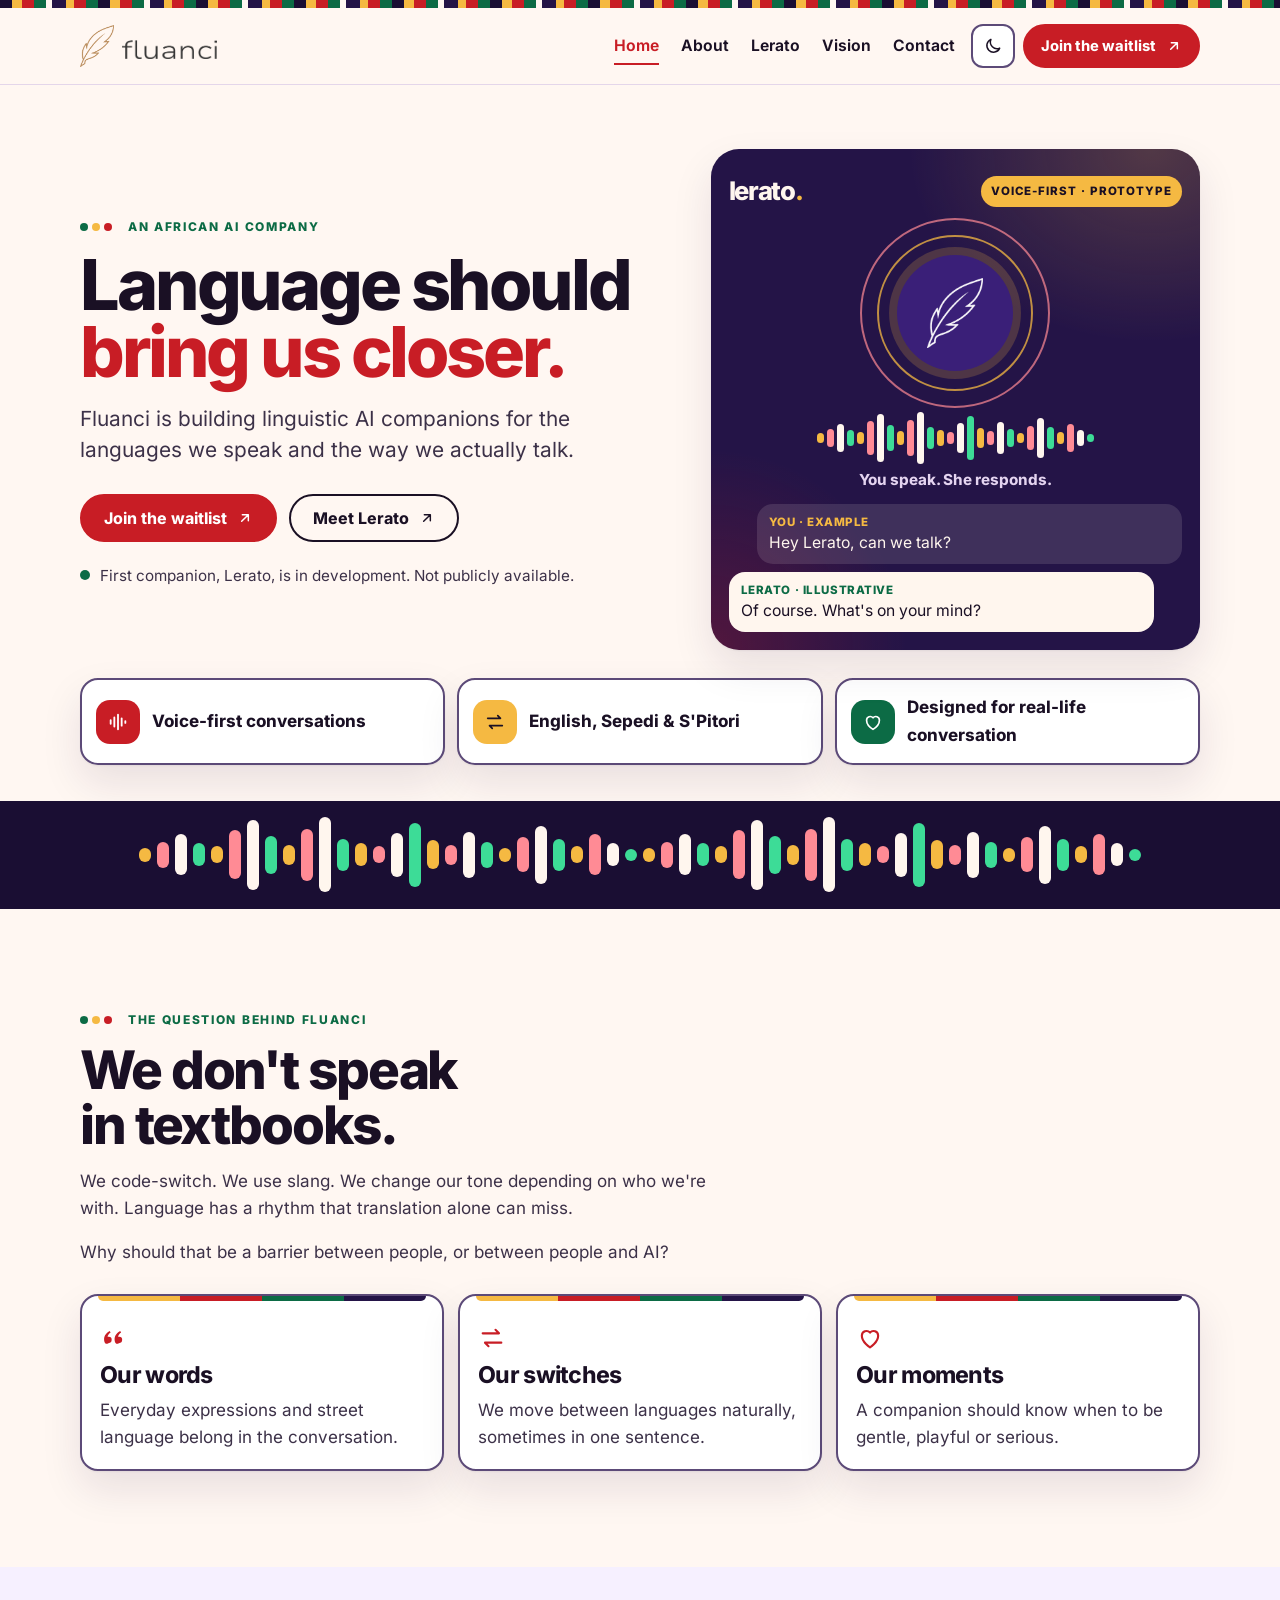
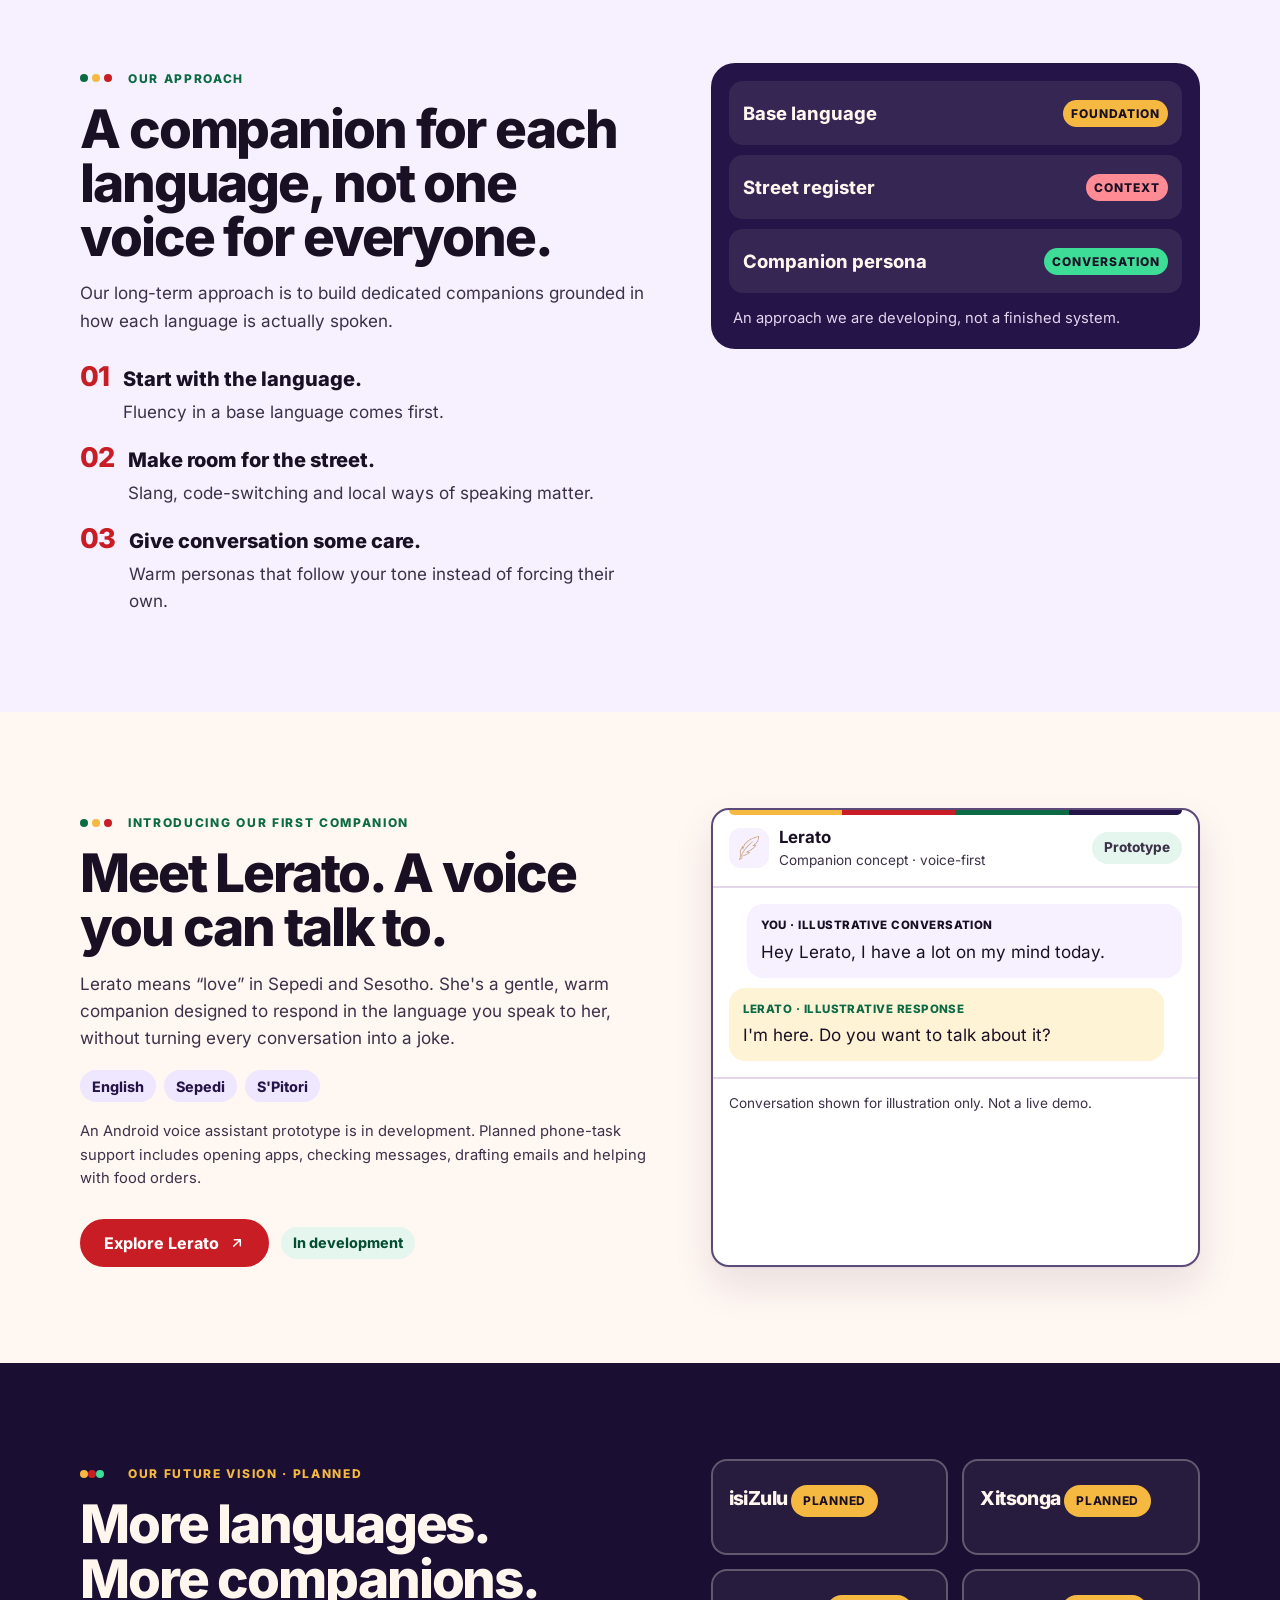
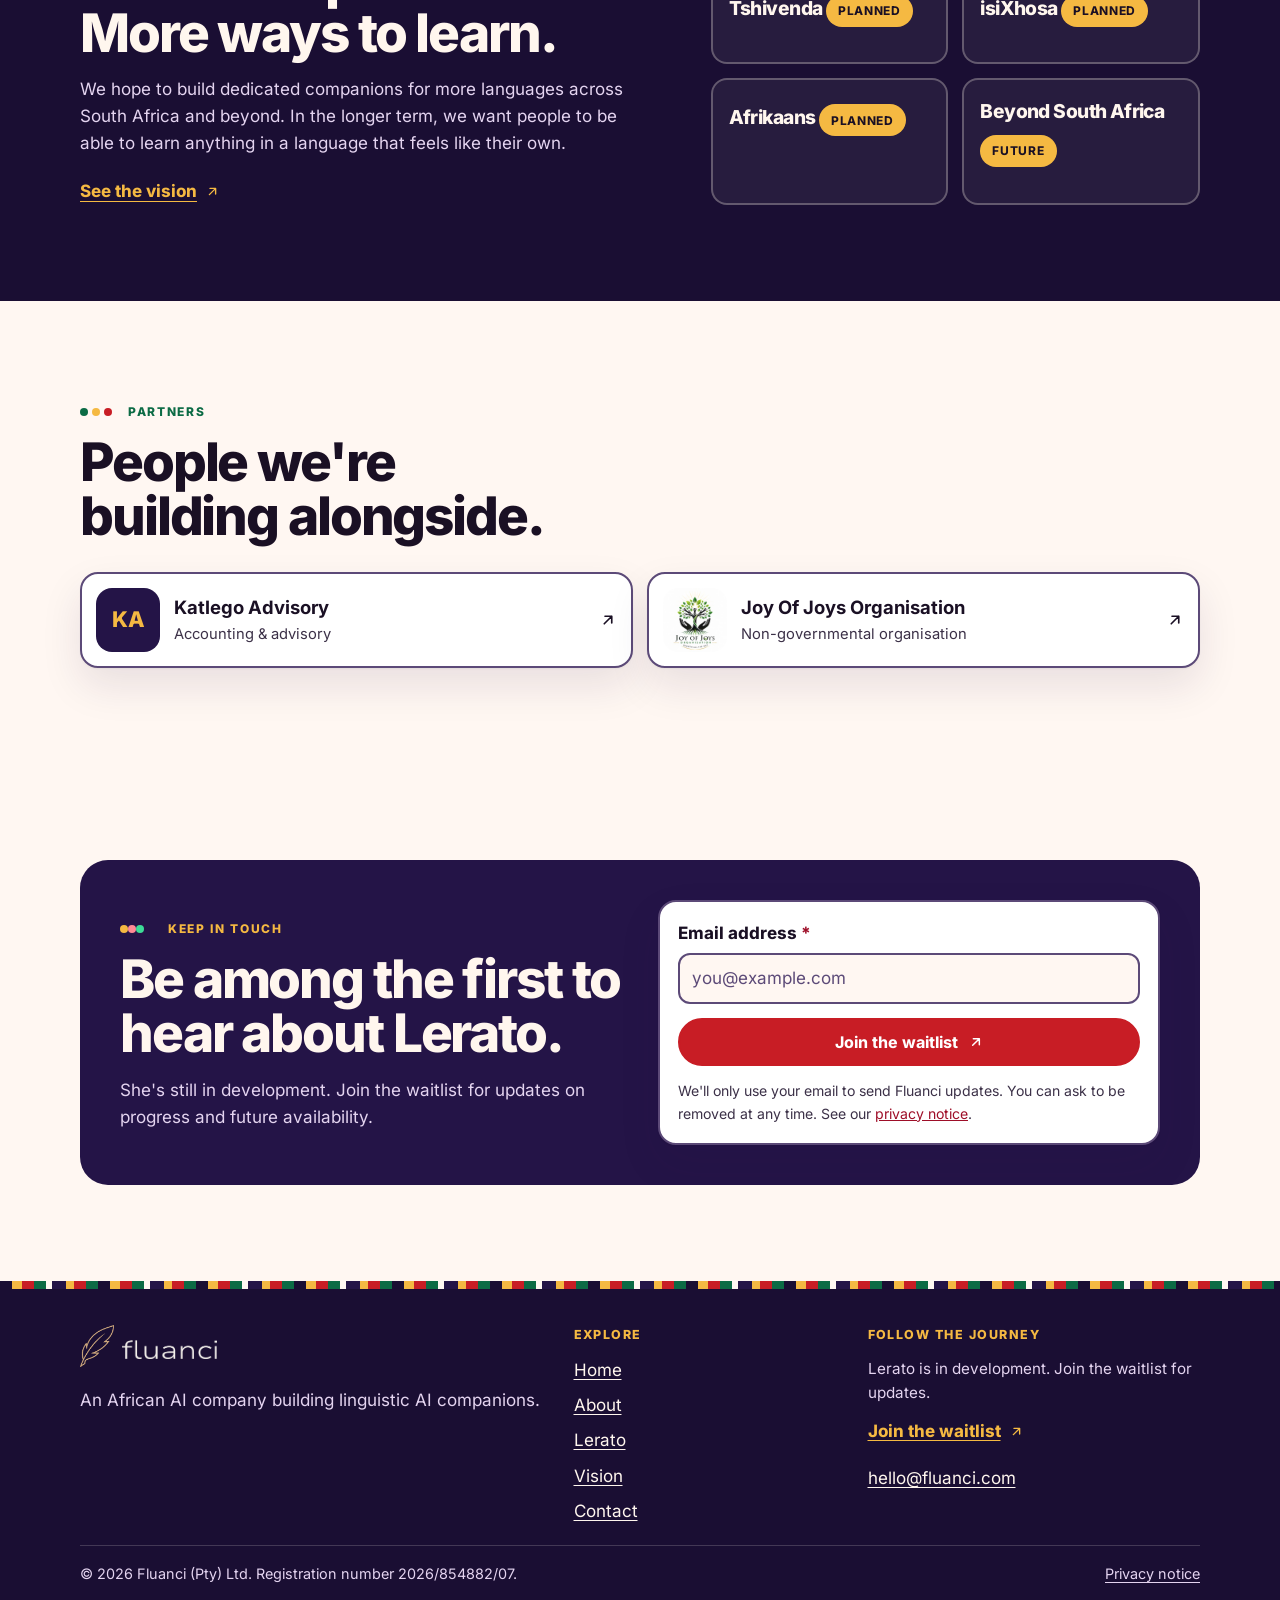
==== commit 089362c7: "Redesign fluanci.com with a voice-first palette Replace the muted cream and brown theme with a high-" ====
--- a/index.html
+++ b/index.html
@@ -5,20 +5,66 @@
   <meta name="viewport" content="width=device-width, initial-scale=1">
   <title>Fluanci | Linguistic AI companions for African languages</title>
   <meta name="description" content="Fluanci is an African AI company building linguistic AI companions for the languages we speak and the way we actually talk. Meet Lerato, our first companion, in development.">
-  <meta name="theme-color" content="#FBFBF9">
+  <link rel="canonical" href="https://fluanci.com/">
+  <meta name="theme-color" content="#FFF7F2" id="theme-color">
   <meta property="og:type" content="website">
   <meta property="og:site_name" content="Fluanci">
+  <meta property="og:locale" content="en_ZA">
+  <meta property="og:url" content="https://fluanci.com/">
   <meta property="og:title" content="Fluanci | Linguistic AI companions for African languages">
   <meta property="og:description" content="Fluanci is an African AI company building linguistic AI companions for the languages we speak and the way we actually talk. Meet Lerato, our first companion, in development.">
   <meta property="og:image" content="https://fluanci.com/assets/img/og-logo.png">
+  <meta property="og:image:alt" content="Fluanci logo: a quill above the Fluanci wordmark">
+  <meta name="twitter:card" content="summary_large_image">
+  <meta name="twitter:title" content="Fluanci | Linguistic AI companions for African languages">
+  <meta name="twitter:description" content="Fluanci is an African AI company building linguistic AI companions for the languages we speak and the way we actually talk. Meet Lerato, our first companion, in development.">
+  <meta name="twitter:image" content="https://fluanci.com/assets/img/og-logo.png">
+  <meta name="twitter:image:alt" content="Fluanci logo: a quill above the Fluanci wordmark">
+  <script type="application/ld+json">
+  {
+    "@context": "https://schema.org",
+    "@graph": [
+      {
+        "@type": "Organization",
+        "@id": "https://fluanci.com/#organization",
+        "name": "Fluanci",
+        "legalName": "Fluanci (Pty) Ltd",
+        "url": "https://fluanci.com/",
+        "logo": "https://fluanci.com/assets/img/og-logo.png",
+        "email": "hello@fluanci.com",
+        "description": "Fluanci is an African AI company building linguistic AI companions for the languages we speak and the way we actually talk.",
+        "founder": { "@type": "Person", "name": "Wahina Hlulani Njoku" },
+        "address": { "@type": "PostalAddress", "addressCountry": "ZA" },
+        "identifier": {
+          "@type": "PropertyValue",
+          "name": "Company registration number",
+          "value": "2026/854882/07"
+        }
+      },
+      {
+        "@type": "SoftwareApplication",
+        "@id": "https://fluanci.com/lerato.html#app",
+        "name": "Lerato",
+        "url": "https://fluanci.com/lerato.html",
+        "applicationCategory": "CommunicationApplication",
+        "operatingSystem": "Android",
+        "creativeWorkStatus": "In development",
+        "description": "Lerato is Fluanci's first companion: a voice-first AI that speaks English, Sepedi and S'Pitori. In development on Android, not publicly available.",
+        "inLanguage": ["en", "nso"],
+        "author": { "@id": "https://fluanci.com/#organization" }
+      }
+    ]
+  }
+  </script>
   <link rel="icon" type="image/png" sizes="32x32" href="assets/img/favicon-32.png">
   <link rel="apple-touch-icon" href="assets/img/apple-touch-icon.png">
-  <script>try{var t=localStorage.getItem("fluanci-theme");if(t==="dark"||t==="light")document.documentElement.dataset.theme=t;}catch(e){}</script>
+  <script>try{var t=localStorage.getItem("fluanci-theme");if(t==="dark"||t==="light")document.documentElement.dataset.theme=t;var m=document.getElementById("theme-color");if(m&&document.documentElement.dataset.theme==="dark")m.setAttribute("content","#100818");}catch(e){}</script>
   <link rel="stylesheet" href="assets/styles.css">
 </head>
 <body>
   <a class="skip-link" href="#main">Skip to content</a>
   <header class="site-header">
+    <div class="textile" aria-hidden="true"></div>
     <div class="container header-inner">
       <a class="brand" href="index.html" aria-label="Fluanci home">
         <img class="quill only-light" src="assets/img/quill-brown.png" alt="" width="34" height="42">
@@ -29,15 +75,15 @@
       <nav class="main-nav" aria-label="Main">
         <ul class="nav-list">
           <li><a href="index.html" aria-current="page">Home</a></li>
-<li><a href="about.html">About</a></li>
-<li><a href="lerato.html">Lerato</a></li>
-<li><a href="vision.html">Vision</a></li>
-<li><a href="contact.html">Contact</a></li>
+          <li><a href="about.html">About</a></li>
+          <li><a href="lerato.html">Lerato</a></li>
+          <li><a href="vision.html">Vision</a></li>
+          <li><a href="contact.html">Contact</a></li>
         </ul>
       </nav>
       <div class="header-actions">
         <button class="icon-btn theme-toggle" type="button" data-theme-toggle aria-pressed="false" aria-label="Switch to dark mode"><svg class="moon" viewBox="0 0 24 24" fill="none" stroke="currentColor" stroke-width="1.8" stroke-linecap="round" stroke-linejoin="round" aria-hidden="true"><path d="M20 14.5A8 8 0 0 1 9.5 4a8 8 0 1 0 10.5 10.5Z"/></svg><svg class="sun" viewBox="0 0 24 24" fill="none" stroke="currentColor" stroke-width="1.8" stroke-linecap="round" aria-hidden="true"><circle cx="12" cy="12" r="4"/><path d="M12 2v2M12 20v2M4.9 4.9l1.4 1.4M17.7 17.7l1.4 1.4M2 12h2M20 12h2M4.9 19.1l1.4-1.4M17.7 6.3l1.4-1.4"/></svg></button>
-        <a class="btn btn-primary btn-small" href="index.html#waitlist">Join the waitlist <svg viewBox="0 0 24 24" fill="none" stroke="currentColor" stroke-width="2.2" stroke-linecap="round" stroke-linejoin="round" aria-hidden="true"><path d="M7 17 17 7M8 7h9v9"/></svg></a>
+        <a class="btn btn-primary btn-small header-cta" href="index.html#waitlist">Join the waitlist <svg viewBox="0 0 24 24" fill="none" stroke="currentColor" stroke-width="2.2" stroke-linecap="round" stroke-linejoin="round" aria-hidden="true"><path d="M7 17 17 7M8 7h9v9"/></svg></a>
         <button class="icon-btn menu-btn" type="button" data-menu-open aria-expanded="false" aria-controls="mobile-menu" aria-label="Open menu"><svg viewBox="0 0 24 24" fill="none" stroke="currentColor" stroke-width="1.8" stroke-linecap="round" aria-hidden="true"><path d="M4 7h16M4 12h16M4 17h16"/></svg></button>
       </div>
     </div>
@@ -58,10 +104,10 @@
     <nav aria-label="Mobile">
       <ul class="drawer-list">
         <li><a href="index.html" aria-current="page">Home</a></li>
-<li><a href="about.html">About</a></li>
-<li><a href="lerato.html">Lerato</a></li>
-<li><a href="vision.html">Vision</a></li>
-<li><a href="contact.html">Contact</a></li>
+        <li><a href="about.html">About</a></li>
+        <li><a href="lerato.html">Lerato</a></li>
+        <li><a href="vision.html">Vision</a></li>
+        <li><a href="contact.html">Contact</a></li>
       </ul>
     </nav>
     <a class="btn btn-primary" href="index.html#waitlist">Join the waitlist <svg viewBox="0 0 24 24" fill="none" stroke="currentColor" stroke-width="2.2" stroke-linecap="round" stroke-linejoin="round" aria-hidden="true"><path d="M7 17 17 7M8 7h9v9"/></svg></a>
@@ -70,9 +116,9 @@
     <section class="hero" aria-labelledby="hero-title">
       <div class="container">
         <div class="hero-grid">
-          <div>
+          <div class="hero-copy">
             <span class="eyebrow">An African AI company</span>
-            <h1 class="h1" id="hero-title">Language<br> should <span class="accent">bring us<br> closer.</span></h1>
+            <h1 class="h1" id="hero-title">Language should <span class="accent">bring us closer.</span></h1>
             <p class="lede">Fluanci is building linguistic AI companions for the languages we speak and the way we actually talk.</p>
             <div class="actions">
               <a class="btn btn-primary" href="#waitlist">Join the waitlist <svg viewBox="0 0 24 24" fill="none" stroke="currentColor" stroke-width="2.2" stroke-linecap="round" stroke-linejoin="round" aria-hidden="true"><path d="M7 17 17 7M8 7h9v9"/></svg></a>
@@ -80,14 +126,15 @@
             </div>
             <p class="status-note"><span class="status-dot" aria-hidden="true"></span>First companion, Lerato, is in development. Not publicly available.</p>
           </div>
-          <div>
-          <div class="voice-card" role="img" aria-label="Illustration of Lerato, a voice-first companion prototype. Example only: you say 'Hey Lerato, can we talk?' and Lerato replies 'Of course. What's on your mind?'">
+          <div class="voice-card" role="img" aria-label="Illustration of Lerato, a voice-first companion prototype. Example only: you say Hey Lerato, can we talk? and Lerato replies Of course. What's on your mind?">
             <div class="voice-top" aria-hidden="true">
               <span class="lerato-mark">lerato<span>.</span></span>
               <span class="tag">Voice-first &middot; Prototype</span>
             </div>
             <div class="orb-wrap" aria-hidden="true">
-              <div class="orb-ring"><div class="orb"><img src="assets/img/quill-white.png" alt="" width="120" height="150"></div></div>
+              <div class="orb-ring"></div>
+              <div class="orb-ring orb-ring-2"></div>
+              <div class="orb"><img src="assets/img/quill-white.png" alt="" width="72" height="90"></div>
             </div>
             <div class="wave" data-wave aria-hidden="true"></div>
             <p class="wave-caption" aria-hidden="true">You speak. She responds.</p>
@@ -96,25 +143,28 @@
               <div class="bubble bubble-lerato"><small>Lerato &middot; Illustrative</small>Of course. What's on your mind?</div>
             </div>
           </div>
-          </div>
         </div>
         <ul class="highlights">
-          <li><span class="icon-circle"><svg viewBox="0 0 24 24" fill="none" stroke="currentColor" stroke-width="2" stroke-linecap="round" aria-hidden="true"><path d="M4 10v4M8 7v10M12 4v16M16 8v8M20 11v2"/></svg></span>Voice-first conversations</li>
-          <li><span class="icon-circle"><svg viewBox="0 0 24 24" fill="none" stroke="currentColor" stroke-width="1.8" stroke-linecap="round" stroke-linejoin="round" aria-hidden="true"><path d="M4 8h14l-3-3M20 16H6l3 3"/></svg></span>English, Sepedi &amp; S'Pitori</li>
-          <li><span class="icon-circle"><svg viewBox="0 0 24 24" fill="none" stroke="currentColor" stroke-width="1.8" stroke-linejoin="round" aria-hidden="true"><path d="M12 20s-7-4.4-7-10a4 4 0 0 1 7-2.6A4 4 0 0 1 19 10c0 5.6-7 10-7 10Z"/></svg></span>Designed for real-life conversation</li>
-        </ul>
-      </div>
-    </section>
+          <li><span class="icon-circle icon-coral"><svg viewBox="0 0 24 24" fill="none" stroke="currentColor" stroke-width="2" stroke-linecap="round" aria-hidden="true"><path d="M4 10v4M8 7v10M12 4v16M16 8v8M20 11v2"/></svg></span><span>Voice-first conversations</span></li>
+          <li><span class="icon-circle icon-sun"><svg viewBox="0 0 24 24" fill="none" stroke="currentColor" stroke-width="1.8" stroke-linecap="round" stroke-linejoin="round" aria-hidden="true"><path d="M4 8h14l-3-3M20 16H6l3 3"/></svg></span><span>English, Sepedi &amp; S'Pitori</span></li>
+          <li><span class="icon-circle icon-green"><svg viewBox="0 0 24 24" fill="none" stroke="currentColor" stroke-width="1.8" stroke-linejoin="round" aria-hidden="true"><path d="M12 20s-7-4.4-7-10a4 4 0 0 1 7-2.6A4 4 0 0 1 19 10c0 5.6-7 10-7 10Z"/></svg></span><span>Designed for real-life conversation</span></li>
+        </ul>
+      </div>
+    </section>
+
+    <div class="frequency" aria-hidden="true">
+      <div class="wave" data-wave="wide"></div>
+    </div>
 
     <section class="section" aria-labelledby="problem-title">
-      <div class="container grid-2">
-        <div class="col-text">
+      <div class="container">
+        <div class="section-head">
           <span class="eyebrow">The question behind Fluanci</span>
-          <h2 class="h2" id="problem-title" style="margin-bottom:24px">We don't speak in textbooks.</h2>
+          <h2 class="h2" id="problem-title">We don't speak in textbooks.</h2>
           <p class="body-2">We code-switch. We use slang. We change our tone depending on who we're with. Language has a rhythm that translation alone can miss.</p>
           <p class="body-2">Why should that be a barrier between people, or between people and AI?</p>
         </div>
-        <ul class="cards-3 col-cards">
+        <ul class="cards-3">
           <li class="card"><svg class="card-icon" viewBox="0 0 24 24" fill="currentColor" aria-hidden="true"><path d="M5 17c-1-1-1.5-2.3-1.5-4 0-3 2-5.6 4.8-7l.8 1.2C7.4 8.3 6.6 9.7 6.5 11c.3 0 .7-.1 1-.1A2.6 2.6 0 0 1 10 13.6 2.8 2.8 0 0 1 7.2 16.4 3 3 0 0 1 5 17Zm9 0c-1-1-1.5-2.3-1.5-4 0-3 2-5.6 4.8-7l.8 1.2c-1.7 1.1-2.5 2.5-2.6 3.8.3 0 .7-.1 1-.1a2.6 2.6 0 0 1 2.5 2.7 2.8 2.8 0 0 1-2.8 2.8A3 3 0 0 1 14 17Z"/></svg><h3 class="h3">Our words</h3><p>Everyday expressions and street language belong in the conversation.</p></li>
           <li class="card"><svg class="card-icon" viewBox="0 0 24 24" fill="none" stroke="currentColor" stroke-width="1.8" stroke-linecap="round" stroke-linejoin="round" aria-hidden="true"><path d="M4 8h14l-3-3M20 16H6l3 3"/></svg><h3 class="h3">Our switches</h3><p>We move between languages naturally, sometimes in one sentence.</p></li>
           <li class="card"><svg class="card-icon" viewBox="0 0 24 24" fill="none" stroke="currentColor" stroke-width="1.8" stroke-linejoin="round" aria-hidden="true"><path d="M12 20s-7-4.4-7-10a4 4 0 0 1 7-2.6A4 4 0 0 1 19 10c0 5.6-7 10-7 10Z"/></svg><h3 class="h3">Our moments</h3><p>A companion should know when to be gentle, playful or serious.</p></li>
@@ -122,11 +172,11 @@
       </div>
     </section>
 
-    <section class="section section-alt" aria-labelledby="approach-title">
+    <section class="section section-tint" aria-labelledby="approach-title">
       <div class="container grid-2">
-        <div class="col-text">
+        <div>
           <span class="eyebrow">Our approach</span>
-          <h2 class="h2" id="approach-title" style="margin-bottom:24px">A companion for each language, not one voice for everyone.</h2>
+          <h2 class="h2" id="approach-title">A companion for each language, not one voice for everyone.</h2>
           <p class="body-2">Our long-term approach is to build dedicated companions grounded in how each language is actually spoken.</p>
           <ol class="steps">
             <li><div><h3>Start with the language.</h3><p>Fluency in a base language comes first.</p></div></li>
@@ -134,7 +184,7 @@
             <li><div><h3>Give conversation some care.</h3><p>Warm personas that follow your tone instead of forcing their own.</p></div></li>
           </ol>
         </div>
-        <div class="col-media">
+        <div>
           <div class="stack-panel">
             <ol class="stack" aria-label="Fluanci's companion layers">
               <li><span>Base language</span><span>Foundation</span></li>
@@ -147,56 +197,54 @@
       </div>
     </section>
 
-    <section class="section section-tint" aria-labelledby="lerato-title">
+    <section class="section" aria-labelledby="lerato-title">
       <div class="container grid-2">
-        <div class="col-text">
+        <div>
           <span class="eyebrow">Introducing our first companion</span>
-          <h2 class="h2" id="lerato-title">Meet Lerato.<br>A voice you can talk to.</h2>
-          <p class="body-2" style="margin-top:24px">Lerato means &ldquo;love&rdquo; in Sepedi and Sesotho. She's a gentle, warm companion designed to respond in the language you speak to her, without turning every conversation into a joke.</p>
+          <h2 class="h2" id="lerato-title">Meet Lerato. A voice you can talk to.</h2>
+          <p class="body-2">Lerato means &ldquo;love&rdquo; in Sepedi and Sesotho. She's a gentle, warm companion designed to respond in the language you speak to her, without turning every conversation into a joke.</p>
           <ul class="chips" aria-label="Languages">
-            <li class="chip">English</li><li class="chip">Sepedi</li><li class="chip">S'Pitori</li>
+            <li class="chip">English</li>
+            <li class="chip">Sepedi</li>
+            <li class="chip">S'Pitori</li>
           </ul>
           <p class="small">An Android voice assistant prototype is in development. Planned phone-task support includes opening apps, checking messages, drafting emails and helping with food orders.</p>
-          <div class="actions" style="margin-top:24px;align-items:center">
+          <div class="actions">
             <a class="btn btn-primary" href="lerato.html">Explore Lerato <svg viewBox="0 0 24 24" fill="none" stroke="currentColor" stroke-width="2.2" stroke-linecap="round" stroke-linejoin="round" aria-hidden="true"><path d="M7 17 17 7M8 7h9v9"/></svg></a>
             <span class="chip chip-status">In development</span>
           </div>
         </div>
-        <div class="col-media">
-          <figure class="chat-card" style="margin:0">
-            <div class="chat-head">
-              <span class="avatar"><img src="assets/img/quill-brown.png" alt="" width="20" height="25"></span>
-              <div><strong>Lerato</strong><span>Companion concept &middot; voice-first</span></div>
-              <span class="chip chip-status">Prototype</span>
-            </div>
-            <div class="chat-body">
-              <p class="msg msg-you"><small>You &middot; Illustrative conversation</small>Hey Lerato, I have a lot on my mind today.</p>
-              <p class="msg msg-lerato"><small>Lerato &middot; Illustrative response</small>I'm here. Do you want to talk about it?</p>
-            </div>
-            <figcaption class="chat-foot">Conversation shown for illustration only. Not a live demo.</figcaption>
-          </figure>
-        </div>
+        <figure class="chat-card">
+          <div class="chat-head">
+            <span class="avatar"><img src="assets/img/quill-brown.png" alt="" width="20" height="25"></span>
+            <div><strong>Lerato</strong><span>Companion concept &middot; voice-first</span></div>
+            <span class="chip chip-status">Prototype</span>
+          </div>
+          <div class="chat-body">
+            <p class="msg msg-you"><small>You &middot; Illustrative conversation</small>Hey Lerato, I have a lot on my mind today.</p>
+            <p class="msg msg-lerato"><small>Lerato &middot; Illustrative response</small>I'm here. Do you want to talk about it?</p>
+          </div>
+          <figcaption class="chat-foot">Conversation shown for illustration only. Not a live demo.</figcaption>
+        </figure>
       </div>
     </section>
 
     <section class="section section-band" aria-labelledby="vision-title">
       <div class="container grid-2">
-        <div class="col-text">
+        <div>
           <span class="eyebrow">Our future vision &middot; planned</span>
-          <h2 class="h2" id="vision-title" style="margin-bottom:24px">More languages.<br>More companions.<br>More ways to learn.</h2>
+          <h2 class="h2" id="vision-title">More languages. More companions. More ways to learn.</h2>
           <p class="body-2">We hope to build dedicated companions for more languages across South Africa and beyond. In the longer term, we want people to be able to learn anything in a language that feels like their own.</p>
-          <p style="margin-top:24px"><a class="text-link" href="vision.html">See the vision <svg viewBox="0 0 24 24" fill="none" stroke="currentColor" stroke-width="2.2" stroke-linecap="round" stroke-linejoin="round" aria-hidden="true"><path d="M7 17 17 7M8 7h9v9"/></svg></a></p>
-        </div>
-        <div class="col-media">
-          <ul class="lang-grid" aria-label="Planned languages">
-            <li>isiZulu <span class="pill">Planned</span></li>
-            <li>Xitsonga <span class="pill">Planned</span></li>
-            <li>Tshivenda <span class="pill">Planned</span></li>
-            <li>isiXhosa <span class="pill">Planned</span></li>
-            <li>Afrikaans <span class="pill">Planned</span></li>
-            <li>Beyond South Africa <span class="pill">Future</span></li>
-          </ul>
-        </div>
+          <p class="footer-mail"><a class="text-link" href="vision.html">See the vision <svg viewBox="0 0 24 24" fill="none" stroke="currentColor" stroke-width="2.2" stroke-linecap="round" stroke-linejoin="round" aria-hidden="true"><path d="M7 17 17 7M8 7h9v9"/></svg></a></p>
+        </div>
+        <ul class="lang-grid" aria-label="Planned languages">
+          <li>isiZulu <span class="pill">Planned</span></li>
+          <li>Xitsonga <span class="pill">Planned</span></li>
+          <li>Tshivenda <span class="pill">Planned</span></li>
+          <li>isiXhosa <span class="pill">Planned</span></li>
+          <li>Afrikaans <span class="pill">Planned</span></li>
+          <li>Beyond South Africa <span class="pill">Future</span></li>
+        </ul>
       </div>
     </section>
 
@@ -208,32 +256,43 @@
         </div>
         <ul class="partner-grid">
           <li><a class="partner-card" href="https://www.kadvisory.co.za/" target="_blank" rel="noopener noreferrer">
-            <span class="partner-logo partner-logo-text" aria-hidden="true">KA</span>
-            <div class="partner-info"><strong>Katlego Advisory</strong><span>Accounting &amp; advisory</span></div>
-            <svg viewBox="0 0 24 24" fill="none" stroke="currentColor" stroke-width="2.2" stroke-linecap="round" stroke-linejoin="round" aria-hidden="true"><path d="M7 17 17 7M8 7h9v9"/></svg><span class="sr-only">(opens in a new tab)</span></a></li>
+            <span class="partner-logo-text" aria-hidden="true">KA</span>
+            <span class="partner-info"><strong>Katlego Advisory</strong><span>Accounting &amp; advisory</span></span>
+            <svg viewBox="0 0 24 24" fill="none" stroke="currentColor" stroke-width="2.2" stroke-linecap="round" stroke-linejoin="round" aria-hidden="true"><path d="M7 17 17 7M8 7h9v9"/></svg>
+            <span class="sr-only">(opens in a new tab)</span>
+          </a></li>
           <li><a class="partner-card" href="https://www.joyofjoys.org/" target="_blank" rel="noopener noreferrer">
-            <span class="partner-logo"><img src="assets/img/partner-joy-of-joys.jpg" alt="" width="64" height="64" loading="lazy"></span>
-            <div class="partner-info"><strong>Joy Of Joys Organisation</strong><span>Non-governmental organisation</span></div>
-            <svg viewBox="0 0 24 24" fill="none" stroke="currentColor" stroke-width="2.2" stroke-linecap="round" stroke-linejoin="round" aria-hidden="true"><path d="M7 17 17 7M8 7h9v9"/></svg><span class="sr-only">(opens in a new tab)</span></a></li>
-        </ul>
-      </div>
-    </section>
-
-    <section class="section section-beige" id="waitlist" aria-labelledby="waitlist-title">
-      <div class="container grid-2">
-        <div class="col-text">
-          <span class="eyebrow">Keep in touch</span>
-          <h2 class="h2" id="waitlist-title" style="margin-bottom:24px">Be among the first to hear about Lerato.</h2>
-          <p class="body-2">She's still in development. Join the waitlist for updates on progress and future availability.</p>
-        </div>
-        <div class="col-media">
+            <span class="partner-logo"><img src="assets/img/partner-joy-of-joys.jpg" alt="Joy Of Joys Organisation logo" width="64" height="64" loading="lazy"></span>
+            <span class="partner-info"><strong>Joy Of Joys Organisation</strong><span>Non-governmental organisation</span></span>
+            <svg viewBox="0 0 24 24" fill="none" stroke="currentColor" stroke-width="2.2" stroke-linecap="round" stroke-linejoin="round" aria-hidden="true"><path d="M7 17 17 7M8 7h9v9"/></svg>
+            <span class="sr-only">(opens in a new tab)</span>
+          </a></li>
+        </ul>
+      </div>
+    </section>
+
+    <section class="section" id="waitlist" aria-labelledby="waitlist-title">
+      <div class="container">
+        <div class="waitlist-panel">
+          <div>
+            <span class="eyebrow">Keep in touch</span>
+            <h2 class="h2" id="waitlist-title">Be among the first to hear about Lerato.</h2>
+            <p class="body-2">She's still in development. Join the waitlist for updates on progress and future availability.</p>
+          </div>
           <form class="form-card" data-form="waitlist" aria-describedby="waitlist-email-note">
             <div class="field" data-required-msg="Enter your email address to join the waitlist.">
               <label for="waitlist-email">Email address <span class="req" aria-hidden="true">*</span></label>
               <input class="input" id="waitlist-email" name="email" type="email" autocomplete="email" inputmode="email" placeholder="you@example.com" required>
               <p class="field-error" role="alert"><svg viewBox="0 0 24 24" fill="none" stroke="currentColor" stroke-width="2" stroke-linecap="round" aria-hidden="true"><circle cx="12" cy="12" r="9"/><path d="M12 8v5M12 16h.01"/></svg><span></span></p>
             </div>
-            <input type="text" name="_gotcha" tabindex="-1" autocomplete="off" aria-hidden="true" style="position:absolute;left:-9999px">
+            <div class="hp">
+              <label for="waitlist-gotcha">Leave this field empty</label>
+              <input id="waitlist-gotcha" name="_gotcha" type="text" tabindex="-1" autocomplete="off">
+            </div>
+            <div class="hp">
+              <label for="waitlist-bot">Bot check</label>
+              <input id="waitlist-bot" name="botcheck" type="checkbox" tabindex="-1">
+            </div>
             <button class="btn btn-primary" type="submit"><span>Join the waitlist</span> <svg viewBox="0 0 24 24" fill="none" stroke="currentColor" stroke-width="2.2" stroke-linecap="round" stroke-linejoin="round" aria-hidden="true"><path d="M7 17 17 7M8 7h9v9"/></svg></button>
             <div class="form-status" role="status" aria-live="polite"><svg viewBox="0 0 24 24" fill="none" stroke="currentColor" stroke-width="2" stroke-linecap="round" stroke-linejoin="round" aria-hidden="true"><circle cx="12" cy="12" r="9"/><path d="m8 12 3 3 5-6"/></svg><span></span></div>
             <p class="form-note" id="waitlist-email-note">We'll only use your email to send Fluanci updates. You can ask to be removed at any time. See our <a href="privacy.html">privacy notice</a>.</p>
@@ -243,6 +302,7 @@
     </section>
   </main>
   <footer class="site-footer">
+    <div class="textile" aria-hidden="true"></div>
     <div class="container">
       <div class="footer-grid">
         <div class="footer-brand">
@@ -264,14 +324,14 @@
         </div>
         <div>
           <h2>Follow the journey</h2>
-          <p style="color:var(--band-text-2);font-size:.9rem;margin-bottom:12px">Lerato is in development. Join the waitlist for updates.</p>
+          <p class="footer-note">Lerato is in development. Join the waitlist for updates.</p>
           <a class="text-link" href="index.html#waitlist">Join the waitlist <svg viewBox="0 0 24 24" fill="none" stroke="currentColor" stroke-width="2.2" stroke-linecap="round" stroke-linejoin="round" aria-hidden="true"><path d="M7 17 17 7M8 7h9v9"/></svg></a>
-          <p style="margin-top:20px"><a href="mailto:hello@fluanci.com">hello@fluanci.com</a></p>
+          <p class="footer-mail"><a href="mailto:hello@fluanci.com">hello@fluanci.com</a></p>
         </div>
       </div>
       <div class="footer-bottom">
         <p>&copy; <span data-year>2026</span> Fluanci (Pty) Ltd. Registration number 2026/854882/07.</p>
-        <p><a href="privacy.html" style="color:inherit">Privacy notice</a></p>
+        <p><a href="privacy.html">Privacy notice</a></p>
       </div>
     </div>
   </footer>
--- a/assets/styles.css
+++ b/assets/styles.css
@@ -1,81 +1,106 @@
-/* =========================================================
-   Fluanci — marketing site styles
-   Tokens follow the Fluanci Website Design Spec v1.0
-   ========================================================= */
-
+/* Fluanci
+   Light and dark themes. Mobile first.
+   Display: Syne (SIL OFL). Body: Inter (SIL OFL).
+   Gold (#F5B942 / #FFC857) is for fills and for text on dark panels only.
+*/
+
+@font-face {
+  font-family: "Syne";
+  src: url("fonts/syne-latin-ext-wght-normal.woff2") format("woff2");
+  font-weight: 400 800;
+  font-style: normal;
+  font-display: swap;
+  unicode-range: U+0100-02BA, U+02BD-02C5, U+02C7-02CC, U+02CE-02D7, U+02DD-02FF, U+0304, U+0308, U+0329, U+1D00-1DBF, U+1E00-1E9F, U+1EF2-1EFF, U+2020, U+20A0-20AB, U+20AD-20C0, U+2113, U+2C60-2C7F, U+A720-A7FF;
+}
+@font-face {
+  font-family: "Syne";
+  src: url("fonts/syne-latin-wght-normal.woff2") format("woff2");
+  font-weight: 400 800;
+  font-style: normal;
+  font-display: swap;
+  unicode-range: U+0000-00FF, U+0131, U+0152-0153, U+02BB-02BC, U+02C6, U+02DA, U+02DC, U+0304, U+0308, U+0329, U+2000-206F, U+20AC, U+2122, U+2191, U+2193, U+2212, U+2215, U+FEFF, U+FFFD;
+}
 @font-face {
   font-family: "Inter";
-  src: url("[data-uri]") format("woff2-variations"), url("fonts/inter-latin-wght-normal.woff2") format("woff2-variations");
+  src: url("fonts/inter-latin-ext-wght-normal.woff2") format("woff2");
+  font-weight: 100 900;
+  font-style: normal;
+  font-display: swap;
+  unicode-range: U+0100-02BA, U+02BD-02C5, U+02C7-02CC, U+02CE-02D7, U+02DD-02FF, U+0304, U+0308, U+0329, U+1D00-1DBF, U+1E00-1E9F, U+1EF2-1EFF, U+2020, U+20A0-20AB, U+20AD-20C0, U+2113, U+2C60-2C7F, U+A720-A7FF;
+}
+@font-face {
+  font-family: "Inter";
+  src: url("fonts/inter-latin-wght-normal.woff2") format("woff2");
   font-weight: 100 900;
   font-style: normal;
   font-display: swap;
   unicode-range: U+0000-00FF, U+0131, U+0152-0153, U+02BB-02BC, U+02C6, U+02DA, U+02DC, U+0304, U+0308, U+0329, U+2000-206F, U+20AC, U+2122, U+2191, U+2193, U+2212, U+2215, U+FEFF, U+FFFD;
 }
-@font-face {
-  font-family: "Inter";
-  src: url("fonts/inter-latin-ext-wght-normal.woff2") format("woff2-variations");
-  font-weight: 100 900;
-  font-style: normal;
-  font-display: swap;
-  unicode-range: U+0100-02BA, U+02BD-02C5, U+02C7-02CC, U+02CE-02D7, U+02DD-02FF, U+0304, U+0308, U+0329, U+1D00-1DBF, U+1E00-1E9F, U+1EF2-1EFF, U+2020, U+20A0-20AB, U+20AD-20C0, U+2113, U+2C60-2C7F, U+A720-A7FF;
-}
 
 :root {
-  --canvas: #FBFBF9;
-  --surface: #FFFFFF;
-  --tint: #F5EFE7;
-  --tint-strong: #EFE4D6;
-  --text: #333333;
-  --text-2: #706A64;
-  --brand: #B98B5A;
-  --brand-text: #805833;   /* accessible brown for text on light */
-  --cta: #805833;
-  --cta-text: #FFFFFF;
-  --cta-hover: #6B4829;
-  --border: #E4DED6;
-  --band: #252422;         /* high-contrast vision band + footer */
-  --band-text: #F7F4EF;
-  --band-text-2: #C5BEB3;
-  --band-border: #454642;
-  --shadow: 0 1px 2px rgba(60, 40, 20, .04), 0 12px 32px rgba(60, 40, 20, .08);
-
+  --bg: #FFF7F2;
+  --bg-elev: #FFFFFF;
+  --tint: #F6F0FF;
+  --ink: #1A1024;
+  --ink-soft: #3C3148;
+  --line: #E4D6EA;
+  --line-strong: #5C4A78;
+  --accent: #C81D25;
+  --emerald: #0C6B45;
+  --gold: #F5B942;
+  --indigo: #241447;
+  --band: #1A0E33;
+  --band-ink: #FFF6EE;
+  --band-soft: #E4D4F0;
+  --focus: #1A1024;
+  --cta: #C81D25;
+  --cta-ink: #FFFFFF;
+  --cta-hover: #9E0E28;
+  --link: #9E0E28;
+  --shadow: 0 1px 2px rgba(26, 16, 36, .05), 0 18px 40px rgba(36, 20, 71, .1);
+  --display: "Syne", "Inter", system-ui, sans-serif;
   --font: "Inter", system-ui, -apple-system, "Segoe UI", Roboto, sans-serif;
-  --container: 1152px;
-  --gutter: 24px;
-  --r-card: 20px;
-  --r-field: 12px;
-  --ease: cubic-bezier(.2, .7, .2, 1);
+  --container: 1120px;
+  --gutter: 20px;
+  --header: 76px;
   color-scheme: light;
 }
 
 :root[data-theme="dark"] {
-  --canvas: #1C1D1B;
-  --surface: #272827;
-  --tint: #232421;
-  --tint-strong: #30312F;
-  --text: #F7F4EF;
-  --text-2: #C5BEB3;
-  --brand: #D5AE80;
-  --brand-text: #D5AE80;
-  --cta: #D5AE80;
-  --cta-text: #1C1D1B;
-  --cta-hover: #E3C39C;
-  --border: #454642;
-  --band: #141513;
-  --band-border: #3A3B38;
-  --shadow: 0 1px 2px rgba(0, 0, 0, .3), 0 16px 40px rgba(0, 0, 0, .35);
+  --bg: #100818;
+  --bg-elev: #1C1230;
+  --tint: #181028;
+  --ink: #FFF6EE;
+  --ink-soft: #E5D5F2;
+  --line: #3A2A55;
+  --line-strong: #7A6A98;
+  --accent: #FF8B95;
+  --emerald: #3DDC97;
+  --gold: #FFC857;
+  --indigo: #2C1A58;
+  --band: #07040F;
+  --band-ink: #FFF6EE;
+  --band-soft: #E5D5F2;
+  --focus: #FFC857;
+  --cta: #FFC857;
+  --cta-ink: #1A1024;
+  --cta-hover: #FFE09A;
+  --link: #FFC857;
+  --shadow: 0 1px 2px rgba(0, 0, 0, .35), 0 18px 44px rgba(0, 0, 0, .4);
   color-scheme: dark;
 }
 
-/* ---------- Base ---------- */
 *, *::before, *::after { box-sizing: border-box; }
-html { -webkit-text-size-adjust: 100%; scroll-padding-top: 100px; }
-@media (prefers-reduced-motion: no-preference) { html { scroll-behavior: smooth; } }
+html { -webkit-text-size-adjust: 100%; scroll-padding-top: 96px; overflow-x: clip; }
+@media (prefers-reduced-motion: no-preference) {
+  html { scroll-behavior: smooth; }
+}
 
 body {
   margin: 0;
-  background: var(--canvas);
-  color: var(--text);
+  overflow-x: clip;
+  background: var(--bg);
+  color: var(--ink);
   font-family: var(--font);
   font-size: 1.0625rem;
   line-height: 1.6;
@@ -85,25 +110,40 @@
 img, svg { display: block; max-width: 100%; }
 a { color: inherit; }
 p { margin: 0 0 1em; }
+p:last-child { margin-bottom: 0; }
 ul, ol { margin: 0; padding: 0; }
 button, input, select, textarea { font: inherit; color: inherit; }
+::selection { background: #F5B942; color: #1A1024; }
 
 :focus-visible {
-  outline: 2px solid var(--brand-text);
+  outline: 3px solid var(--focus);
   outline-offset: 3px;
-  border-radius: 6px;
 }
 
 .skip-link {
-  position: absolute; left: 16px; top: -60px; z-index: 200;
-  background: var(--text); color: var(--canvas);
-  padding: 10px 16px; border-radius: 10px; text-decoration: none; font-weight: 600;
+  position: absolute;
+  left: 16px;
+  top: -64px;
+  z-index: 300;
+  background: var(--ink);
+  color: var(--bg);
+  padding: 10px 16px;
+  border-radius: 10px;
+  text-decoration: none;
+  font-weight: 700;
 }
 .skip-link:focus { top: 12px; }
 
 .sr-only {
-  position: absolute; width: 1px; height: 1px; padding: 0; margin: -1px;
-  overflow: hidden; clip: rect(0 0 0 0); white-space: nowrap; border: 0;
+  position: absolute;
+  width: 1px;
+  height: 1px;
+  padding: 0;
+  margin: -1px;
+  overflow: hidden;
+  clip: rect(0 0 0 0);
+  white-space: nowrap;
+  border: 0;
 }
 
 .container {
@@ -113,570 +153,843 @@
   padding: 0 var(--gutter);
 }
 
-/* ---------- Type ---------- */
-h1, h2, h3 { margin: 0; color: var(--text); font-weight: 700; }
+h1, h2, h3, .h1, .h2, .h3 {
+  margin: 0;
+  font-family: var(--display);
+  color: var(--ink);
+  font-weight: 800;
+  text-wrap: balance;
+}
 .h1 {
-  font-size: clamp(2.75rem, 1.6rem + 4.6vw, 5rem);
-  line-height: 1.07;
-  letter-spacing: -0.055em;
-}
+  font-size: clamp(2.7rem, 1.2rem + 6.4vw, 5.4rem);
+  line-height: 0.96;
+  letter-spacing: -0.045em;
+}
+.hero-copy { container-type: inline-size; min-width: 0; }
+.hero-copy .h1 { font-size: clamp(2.15rem, 12.2cqi, 5.2rem); }
 .h2 {
-  font-size: clamp(2rem, 1.5rem + 2.1vw, 3.125rem);
-  line-height: 1.13;
+  font-size: clamp(2rem, 1.4rem + 2.4vw, 3.4rem);
+  line-height: 1.02;
   letter-spacing: -0.04em;
 }
-.h3 { font-size: clamp(1.0625rem, 1rem + .3vw, 1.375rem); line-height: 1.25; letter-spacing: -0.01em; }
-.accent { color: var(--brand-text); }
-.lede { font-size: clamp(1.0625rem, 1rem + .3vw, 1.25rem); color: var(--text-2); line-height: 1.6; max-width: 34em; }
-.body-2 { color: var(--text-2); max-width: 36em; }
-.small { font-size: .875rem; color: var(--text-2); }
+.h3 {
+  font-size: clamp(1.2rem, 1.05rem + .5vw, 1.5rem);
+  line-height: 1.15;
+  letter-spacing: -0.03em;
+  font-weight: 750;
+}
+.accent { color: var(--accent); }
+.lede {
+  margin-top: 18px;
+  font-size: clamp(1.08rem, 1rem + .4vw, 1.3rem);
+  line-height: 1.5;
+  color: var(--ink-soft);
+  max-width: 36em;
+  text-wrap: pretty;
+}
+.body-2 { color: var(--ink-soft); max-width: 40em; text-wrap: pretty; }
+.body-2 + .body-2 { margin-top: 1em; }
+.small { font-size: .92rem; color: var(--ink-soft); }
 
 .eyebrow {
-  display: block;
+  display: inline-flex;
+  align-items: center;
+  gap: 8px;
+  margin-bottom: 14px;
   font-size: .75rem;
-  font-weight: 700;
+  font-weight: 800;
   letter-spacing: .14em;
   text-transform: uppercase;
-  color: var(--brand-text);
-  margin-bottom: 18px;
-}
-
-/* ---------- Buttons ---------- */
+  color: var(--emerald);
+}
+.eyebrow::before {
+  content: "";
+  width: 8px;
+  height: 8px;
+  border-radius: 50%;
+  background: var(--emerald);
+  box-shadow: 12px 0 0 var(--gold), 24px 0 0 var(--accent);
+  margin-right: 32px;
+  flex: 0 0 auto;
+}
+
+.prose { max-width: 68ch; }
+.prose h2, .prose .h2 {
+  margin: 0 0 16px;
+  font-size: clamp(1.55rem, 1.2rem + 1.1vw, 2.15rem);
+}
+.prose h3, .prose .h3 { margin: 1.6em 0 .4em; }
+.prose p { margin: 0 0 1em; color: var(--ink-soft); }
+.prose p strong { color: var(--ink); }
+.prose ul { margin: 0 0 1em; padding-left: 1.2em; color: var(--ink-soft); }
+.prose li { margin: .35em 0; }
+.prose a { color: var(--link); font-weight: 650; text-underline-offset: 3px; }
+.prose a:hover { text-decoration-thickness: 2px; }
+
+/* Textile stripe: a cloth rhythm, not a flag. */
+.textile {
+  height: 8px;
+  background-image: linear-gradient(90deg,
+    #1A0E33 0 12px,
+    #F5B942 12px 22px,
+    #C81D25 22px 34px,
+    #0C6B45 34px 46px,
+    #FFF7F2 46px 52px,
+    #241447 52px 66px,
+    #F5B942 66px 74px,
+    #C81D25 74px 86px,
+    #0C6B45 86px 98px
+  );
+  background-size: 98px 8px;
+}
+
+/* Buttons */
 .btn {
-  display: inline-flex; align-items: center; justify-content: center; gap: 12px;
-  min-height: 50px; padding: 0 26px;
+  display: inline-flex;
+  align-items: center;
+  justify-content: center;
+  gap: 10px;
+  min-height: 48px;
+  padding: 0 22px;
   border-radius: 999px;
-  font-weight: 600; font-size: .98rem; text-decoration: none;
-  border: 1px solid transparent;
+  border: 2px solid transparent;
+  background: transparent;
+  color: var(--ink);
+  font-weight: 750;
+  font-size: 1rem;
+  line-height: 1;
+  text-decoration: none;
   cursor: pointer;
-  transition: background-color .18s var(--ease), border-color .18s var(--ease), transform .18s var(--ease), color .18s var(--ease);
-}
-.btn svg { width: 15px; height: 15px; flex-shrink: 0; }
-.btn-primary { background: var(--cta); color: var(--cta-text); box-shadow: 0 6px 18px rgba(128, 88, 51, .22); }
-.btn-primary:hover { background: var(--cta-hover); transform: translateY(-1px); }
-.btn-secondary { background: transparent; color: var(--text); border-color: var(--text); }
-:root[data-theme="dark"] .btn-secondary { border-color: var(--border); }
-.btn-secondary:hover { background: var(--tint-strong); transform: translateY(-1px); }
-.btn-small { min-height: 44px; padding: 0 20px; font-size: .9rem; }
-.btn[disabled] { opacity: .6; cursor: progress; transform: none; }
+  transition: background-color .18s ease, color .18s ease, transform .18s ease, border-color .18s ease;
+}
+.btn svg { width: 16px; height: 16px; flex: 0 0 auto; }
+.btn-primary { background: var(--cta); color: var(--cta-ink); border-color: var(--cta); }
+.btn-primary:hover { background: var(--cta-hover); border-color: var(--cta-hover); transform: translateY(-1px); }
+.btn-secondary { background: transparent; color: var(--ink); border-color: var(--ink); }
+.btn-secondary:hover { background: var(--tint); transform: translateY(-1px); }
+.btn-small { min-height: 44px; padding: 0 16px; font-size: .92rem; }
+.btn[disabled] { opacity: .65; cursor: progress; transform: none; }
+.header-cta { display: none; }
 
 .text-link {
-  display: inline-flex; align-items: center; gap: 8px;
-  color: var(--brand-text); font-weight: 600; text-decoration: none;
-}
-.text-link svg { width: 14px; height: 14px; }
-.text-link:hover { text-decoration: underline; text-underline-offset: 4px; }
-
-.actions { display: flex; flex-wrap: wrap; gap: 14px; margin-top: 34px; }
-
-/* ---------- Header ---------- */
+  display: inline-flex;
+  align-items: center;
+  gap: 8px;
+  color: var(--link);
+  font-weight: 750;
+  text-decoration: underline;
+  text-underline-offset: 4px;
+}
+.text-link svg { width: 15px; height: 15px; }
+.actions { display: flex; flex-wrap: wrap; gap: 12px; margin-top: 28px; align-items: center; }
+
+/* Header */
 .site-header {
-  position: sticky; top: 0; z-index: 100;
-  background: color-mix(in srgb, var(--canvas) 90%, transparent);
-  backdrop-filter: saturate(1.2) blur(10px);
-  -webkit-backdrop-filter: saturate(1.2) blur(10px);
-  border-bottom: 1px solid var(--border);
-}
-.header-inner { display: flex; align-items: center; height: 90px; gap: 24px; }
-.header-inner .header-actions { margin-left: 8px; }
-@media (max-width: 900px) { .header-inner .header-actions { margin-left: auto; } }
-
-.brand { display: inline-flex; align-items: center; gap: 10px; text-decoration: none; flex-shrink: 0; }
-.brand .quill { width: 34px; height: auto; }
-.brand .wordmark { height: 26px; width: auto; }
+  position: sticky;
+  top: 0;
+  z-index: 100;
+  background: var(--bg);
+  border-bottom: 1px solid var(--line);
+}
+.header-inner {
+  display: flex;
+  align-items: center;
+  min-height: var(--header);
+  gap: 16px;
+}
+.header-actions { display: flex; align-items: center; gap: 8px; margin-left: auto; }
+
+.brand { display: inline-flex; align-items: center; gap: 8px; text-decoration: none; flex: 0 0 auto; }
+.brand .quill { width: 30px; height: auto; }
+.brand .wordmark { height: 22px; width: auto; }
 .only-dark { display: none !important; }
 :root[data-theme="dark"] .only-light { display: none !important; }
 :root[data-theme="dark"] .only-dark { display: block !important; }
 
-.main-nav { display: flex; align-items: center; gap: 30px; margin-left: auto; }
-.nav-list { display: flex; gap: 34px; list-style: none; }
+.main-nav { display: none; }
+.nav-list { display: flex; gap: 22px; list-style: none; }
 .nav-list a {
-  position: relative; text-decoration: none; font-size: .95rem; font-weight: 550; color: var(--text);
-  padding: 6px 0;
-}
-.nav-list a::after {
-  content: ""; position: absolute; left: 0; right: 0; bottom: 0; height: 1.5px;
-  background: currentColor; transform: scaleX(0); transform-origin: left;
-  transition: transform .18s var(--ease);
-}
-.nav-list a:hover::after, .nav-list a[aria-current="page"]::after { transform: scaleX(1); }
-.nav-list a[aria-current="page"] { color: var(--brand-text); }
-
-.header-actions { display: flex; align-items: center; gap: 12px; }
+  text-decoration: none;
+  font-weight: 650;
+  font-size: .98rem;
+  color: var(--ink);
+  padding: 8px 0;
+  border-bottom: 2px solid transparent;
+}
+.nav-list a:hover { border-bottom-color: var(--ink); }
+.nav-list a[aria-current="page"] {
+  color: var(--accent);
+  border-bottom-color: var(--accent);
+}
+
 .icon-btn {
-  display: inline-grid; place-items: center;
-  width: 44px; height: 44px; border-radius: 999px;
-  background: transparent; border: 1px solid transparent; cursor: pointer; color: var(--text);
-  transition: background-color .18s var(--ease);
-}
-.icon-btn:hover { background: var(--tint-strong); }
+  width: 44px;
+  height: 44px;
+  display: inline-flex;
+  align-items: center;
+  justify-content: center;
+  border-radius: 12px;
+  border: 2px solid var(--line-strong);
+  background: var(--bg-elev);
+  color: var(--ink);
+  cursor: pointer;
+}
 .icon-btn svg { width: 20px; height: 20px; }
+.icon-btn:hover { background: var(--tint); }
 .theme-toggle .sun { display: none; }
+:root[data-theme="dark"] .theme-toggle .moon { display: none; }
 :root[data-theme="dark"] .theme-toggle .sun { display: block; }
-:root[data-theme="dark"] .theme-toggle .moon { display: none; }
-
-.menu-btn { display: none; }
-
-/* Mobile drawer */
+
+/* Drawer */
 .drawer {
-  position: fixed; inset: 0; z-index: 150;
-  background: var(--canvas);
-  padding: 0 20px 32px;
-  display: flex; flex-direction: column;
-  opacity: 0; visibility: hidden;
-  transition: opacity .2s var(--ease), visibility 0s linear .2s;
-}
-.drawer.is-open { opacity: 1; visibility: visible; transition: opacity .2s var(--ease); }
-.drawer-head { display: flex; align-items: center; justify-content: space-between; height: 72px; }
-.drawer-list { list-style: none; margin-top: 24px; }
+  position: fixed;
+  inset: 0;
+  z-index: 200;
+  background: var(--bg);
+  color: var(--ink);
+  padding: 0 20px 28px;
+  display: flex;
+  flex-direction: column;
+  gap: 12px;
+  transform: translateX(100%);
+  visibility: hidden;
+  overflow: auto;
+}
+.drawer.is-open { transform: none; visibility: visible; }
+.drawer-head {
+  display: flex;
+  align-items: center;
+  justify-content: space-between;
+  min-height: var(--header);
+}
+.drawer-list { list-style: none; display: grid; }
 .drawer-list a {
-  display: flex; align-items: center; min-height: 56px;
-  font-size: 1.5rem; font-weight: 650; letter-spacing: -0.02em; text-decoration: none;
-  border-bottom: 1px solid var(--border);
-}
-.drawer-list a[aria-current="page"] { color: var(--brand-text); }
-.drawer .btn { margin-top: 28px; width: 100%; }
-
-/* ---------- Sections ---------- */
-.section { padding: clamp(72px, 9vw, 112px) 0; }
+  display: flex;
+  align-items: center;
+  min-height: 56px;
+  text-decoration: none;
+  font-family: var(--display);
+  font-weight: 800;
+  font-size: clamp(1.8rem, 6vw, 2.4rem);
+  letter-spacing: -0.04em;
+  color: var(--ink);
+}
+.drawer-list a[aria-current="page"] { color: var(--accent); }
+.drawer .btn { margin-top: 12px; }
+
+@media (min-width: 720px) {
+  .header-cta { display: inline-flex; }
+}
+@media (min-width: 980px) {
+  :root { --gutter: 28px; }
+  .brand .wordmark { height: 26px; }
+  .brand .quill { width: 34px; }
+  .menu-btn { display: none; }
+  .main-nav { display: flex; margin-left: auto; }
+  .header-actions { margin-left: 0; }
+  .drawer { display: none; }
+}
+
+/* Sections */
+.section { padding: 64px 0; }
 .section-tint { background: var(--tint); }
-.section-band { background: var(--band); color: var(--band-text); }
-.section-band h2, .section-band h3 { color: var(--band-text); }
-.section-band .body-2 { color: var(--band-text-2); }
-.section-band .eyebrow { color: #D5AE80; }
-.section-band .text-link { color: #D5AE80; }
-
-.grid-2 {
-  display: grid;
-  grid-template-columns: repeat(12, minmax(0, 1fr));
-  gap: var(--gutter);
-  align-items: center;
-}
-.col-text { grid-column: 1 / span 6; padding-right: 24px; }
-.col-media { grid-column: 7 / -1; }
-.col-text-wide { grid-column: 1 / span 7; }
-.col-cards { grid-column: 7 / -1; }
-
-.section-head { max-width: 760px; margin-bottom: 48px; }
-.section-head .h2 { margin-bottom: 20px; }
-
-/* ---------- Hero ---------- */
-.hero { padding: clamp(56px, 8vw, 104px) 0 0; overflow: hidden; }
-:root:not([data-theme="dark"]) .hero {
-  background:
-    radial-gradient(60% 70% at 85% 30%, rgba(214, 186, 150, .22), transparent 70%),
-    var(--canvas);
-}
-.hero .h1 { margin-bottom: 28px; max-width: 11ch; }
-.status-note {
-  display: flex; align-items: flex-start; gap: 10px;
-  margin-top: 26px; font-size: .875rem; color: var(--text-2);
-}
-.status-dot {
-  width: 8px; height: 8px; border-radius: 50%; background: var(--brand);
-  flex-shrink: 0; margin-top: .45em;
-}
-
-/* Voice card */
+.section-band { background: var(--band); color: var(--band-ink); }
+.section-band :is(h1, h2, h3, .h1, .h2, .h3) { color: var(--band-ink); }
+.section-band :is(.lede, .body-2, .small) { color: var(--band-soft); }
+.section-band .eyebrow { color: var(--gold); }
+.section-band .eyebrow::before { background: var(--gold); box-shadow: 8px 0 0 #C81D25, 16px 0 0 #3DDC97; }
+.section-band .text-link { color: var(--gold); }
+
+.section-head { max-width: 40rem; margin-bottom: 28px; }
+.section-head .h2 { margin-bottom: 12px; }
+
+.grid-2 { display: grid; gap: 28px; }
+.hero { position: relative; padding: 36px 0 28px; overflow: hidden; }
+.hero-grid { display: grid; gap: 28px; align-items: center; }
+.page-hero { padding: 36px 0 8px; }
+
+@media (min-width: 900px) {
+  .section { padding: 96px 0; }
+  .grid-2, .hero-grid { grid-template-columns: 1.08fr .92fr; gap: 56px; }
+  .hero { padding: 64px 0 36px; }
+  .page-hero { padding: 72px 0 12px; }
+  .align-start { align-items: start; }
+}
+
+/* Voice */
+.hero-grid > *,
+.grid-2 > * { min-width: 0; }
 .voice-card {
   position: relative;
+  min-width: 0;
+  overflow: hidden;
+  background:
+    radial-gradient(90% 70% at 90% 0%, rgba(245, 185, 66, .22), transparent 55%),
+    radial-gradient(80% 80% at 0% 100%, rgba(200, 29, 37, .28), transparent 50%),
+    #241447;
+  color: #FFF6EE;
   border-radius: 28px;
-  padding: 28px;
-  background:
-    radial-gradient(120% 90% at 50% 0%, rgba(255, 255, 255, .55), transparent 60%),
-    linear-gradient(160deg, #F1E3D2 0%, #E9D5BE 100%);
-  border: 1px solid #E6D3BD;
+  padding: 22px 18px 18px;
   box-shadow: var(--shadow);
+}
+.voice-top { display: flex; align-items: center; justify-content: space-between; gap: 12px; flex-wrap: wrap; }
+.lerato-mark {
+  font-family: var(--display);
+  font-weight: 800;
+  font-size: 1.6rem;
+  letter-spacing: -0.05em;
+}
+.lerato-mark span { color: #F5B942; }
+.tag {
+  font-size: .72rem;
+  font-weight: 800;
+  letter-spacing: .08em;
+  text-transform: uppercase;
+  color: #1A1024;
+  background: #F5B942;
+  border-radius: 999px;
+  padding: 6px 10px;
+  max-width: 100%;
+}
+.orb-wrap {
+  position: relative;
+  height: 190px;
+  display: grid;
+  place-items: center;
+  margin: 6px 0 2px;
+}
+.orb {
+  width: 116px;
+  height: 116px;
+  border-radius: 50%;
+  display: grid;
+  place-items: center;
+  background: #3A1F78;
+  position: relative;
+  z-index: 1;
+  box-shadow: 0 0 0 8px rgba(245, 185, 66, .2);
+}
+.orb img { width: 56px; height: auto; }
+.orb-ring, .orb-ring-2 {
+  position: absolute;
+  border-radius: 50%;
+  border: 2px solid rgba(245, 185, 66, .75);
+}
+.orb-ring { width: 156px; height: 156px; }
+.orb-ring-2 { width: 190px; height: 190px; border-color: rgba(255, 139, 149, .7); }
+.wave {
+  display: flex;
+  align-items: center;
+  justify-content: center;
+  gap: 4px;
+  height: 52px;
+  margin: 4px 0;
+  max-width: 100%;
+}
+.voice-card .wave { width: 100%; gap: 3px; }
+.voice-card .wave .bar { flex: 1 1 0; width: auto; max-width: 7px; }
+.wave .bar {
+  display: block;
+  width: 5px;
+  height: calc(var(--h) * 1px);
+  border-radius: 99px;
+  background: #F5B942;
+  transform-origin: center;
+}
+.wave .bar:nth-child(4n+2) { background: #FF8B95; }
+.wave .bar:nth-child(4n+3) { background: #FFF6EE; }
+.wave .bar:nth-child(4n) { background: #3DDC97; }
+.wave-caption {
+  margin: 0 0 12px;
+  text-align: center;
+  font-weight: 750;
+  color: #E4D4F0;
+  font-size: .95rem;
+}
+.bubbles { display: grid; gap: 8px; }
+.bubble {
+  border-radius: 16px;
+  padding: 10px 12px;
+  font-size: .98rem;
+  line-height: 1.4;
+}
+.bubble small {
+  display: block;
+  margin-bottom: 2px;
+  font-size: .72rem;
+  font-weight: 800;
+  letter-spacing: .05em;
+  text-transform: uppercase;
+}
+.bubble-you { margin-left: 28px; background: rgba(255, 246, 238, .12); color: #FFF6EE; }
+.bubble-you small { color: #F5B942; }
+.bubble-lerato { margin-right: 28px; background: #FFF6EE; color: #1A1024; }
+.bubble-lerato small { color: #0C6B45; }
+
+.frequency {
+  background: #1A0E33;
+  padding: 14px 0;
   overflow: hidden;
-  isolation: isolate;
-}
-:root[data-theme="dark"] .voice-card {
-  background:
-    radial-gradient(120% 90% at 50% 0%, rgba(213, 174, 128, .12), transparent 60%),
-    linear-gradient(160deg, #3A332C 0%, #2B2925 100%);
-  border-color: #4A443D;
-}
-.voice-card::before, .voice-card::after {
-  content: ""; position: absolute; z-index: -1; border-radius: 50%;
-  border: 1px solid rgba(128, 88, 51, .14);
-}
-.voice-card::before { width: 520px; height: 520px; right: -300px; top: -60px; }
-.voice-card::after { width: 640px; height: 640px; left: -380px; bottom: -420px; }
-:root[data-theme="dark"] .voice-card::before,
-:root[data-theme="dark"] .voice-card::after { border-color: rgba(213, 174, 128, .14); }
-
-.voice-top { display: flex; justify-content: space-between; align-items: center; gap: 12px; }
-.lerato-mark { font-size: 1.15rem; font-weight: 600; letter-spacing: -0.03em; color: var(--text); }
-.lerato-mark span { color: var(--brand); }
-.tag {
-  font-size: .68rem; font-weight: 700; letter-spacing: .12em; text-transform: uppercase;
-  color: var(--brand-text);
-}
-
-.orb-wrap { display: grid; place-items: center; margin: 34px 0 18px; }
-.orb-ring {
-  width: min(232px, 62vw); aspect-ratio: 1;
+  max-width: 100%;
+  contain: inline-size;
+}
+.frequency .wave { height: 72px; gap: 6px; padding: 0 12px; }
+.frequency .wave .bar { flex: 1 1 0; width: auto; max-width: 12px; height: calc(var(--h) * 1.45px); }
+
+@media (prefers-reduced-motion: no-preference) {
+  .wave.is-animated .bar {
+    animation: eq 1.25s ease-in-out infinite;
+    animation-delay: calc(var(--d) * .06s);
+  }
+  .orb-ring { animation: ring 3.4s ease-in-out infinite; }
+  .orb-ring-2 { animation: ring 3.4s ease-in-out infinite reverse; }
+  .status-dot { animation: blink 1.8s ease-in-out infinite; }
+}
+@keyframes eq {
+  0%, 100% { transform: scaleY(.4); }
+  50% { transform: scaleY(1); }
+}
+@keyframes ring {
+  0%, 100% { transform: scale(.94); opacity: .55; }
+  50% { transform: scale(1); opacity: 1; }
+}
+@keyframes blink {
+  0%, 100% { opacity: 1; }
+  50% { opacity: .35; }
+}
+
+.status-note {
+  display: flex;
+  align-items: flex-start;
+  gap: 10px;
+  margin-top: 22px;
+  color: var(--ink-soft);
+  font-size: .95rem;
+  max-width: 38em;
+}
+.status-dot {
+  width: 10px;
+  height: 10px;
+  margin-top: .45em;
   border-radius: 50%;
-  display: grid; place-items: center;
-  background: radial-gradient(circle, rgba(255,255,255,.55) 55%, rgba(255,255,255,.2) 72%, transparent 73%);
-  box-shadow: 0 0 0 18px rgba(255, 255, 255, .22);
-}
-:root[data-theme="dark"] .orb-ring {
-  background: radial-gradient(circle, rgba(255,255,255,.22) 55%, rgba(255,255,255,.08) 72%, transparent 73%);
-  box-shadow: 0 0 0 18px rgba(255, 255, 255, .05);
-}
-.orb {
-  width: 72%; aspect-ratio: 1; border-radius: 50%;
-  display: grid; place-items: center;
-  background: radial-gradient(circle at 35% 30%, #CFA273 0%, #B07E4D 55%, #8E6239 100%);
-  box-shadow: inset 0 -10px 30px rgba(80, 45, 15, .25), 0 10px 30px rgba(128, 88, 51, .25);
-}
-.orb img { width: 54%; height: auto; }
-
-.wave { display: flex; align-items: center; justify-content: center; gap: 5px; height: 34px; }
-.wave i {
-  display: block; width: 3px; border-radius: 3px; background: var(--brand);
-  height: calc(var(--h) * 1px);
-  transform-origin: center;
-}
-@media (prefers-reduced-motion: no-preference) {
-  .wave.is-animated i { animation: pulse 2.6s ease-in-out infinite; animation-delay: calc(var(--d) * -0.13s); }
-}
-@keyframes pulse { 0%, 100% { transform: scaleY(1); } 50% { transform: scaleY(.72); } }
-.wave-caption { text-align: center; font-size: .85rem; font-weight: 550; color: var(--brand-text); margin: 10px 0 24px; }
-
-.bubbles { display: flex; justify-content: space-between; align-items: flex-end; gap: 12px; }
-@media (max-width: 480px) { .bubbles { flex-direction: column; align-items: stretch; } }
-.bubble {
-  flex: 0 1 48%; padding: 14px 16px; border-radius: 16px; font-size: .9rem; line-height: 1.45;
-}
-.bubble small {
-  display: block; font-size: .64rem; font-weight: 700; letter-spacing: .12em; text-transform: uppercase;
-  margin-bottom: 6px; opacity: .78;
-}
-.bubble-you { background: var(--surface); color: var(--text); box-shadow: 0 4px 14px rgba(60, 40, 20, .08); }
-.bubble-lerato { background: #8E6239; color: #FFF8F0; }
-@media (max-width: 480px) { .bubble-lerato { margin-left: 15%; } .bubble-you { margin-right: 15%; } }
-:root[data-theme="dark"] .bubble-you { background: #3B3936; }
-:root[data-theme="dark"] .bubble-lerato { background: #A57A4E; color: #FFFDF8; }
-
-/* Highlights strip */
+  background: var(--emerald);
+  flex: 0 0 auto;
+}
+
 .highlights {
-  display: grid; grid-template-columns: repeat(3, 1fr); gap: var(--gutter);
-  margin-top: clamp(56px, 7vw, 80px); padding: 28px 0 40px;
-  border-top: 1px solid var(--border);
   list-style: none;
-}
-.highlights li { display: flex; align-items: center; gap: 14px; font-size: .92rem; font-weight: 600; }
+  display: grid;
+  gap: 12px;
+  margin-top: 28px;
+}
+.highlights li, .card, .partner-card, .form-card, .chat-card {
+  background: var(--bg-elev);
+  border: 2px solid var(--line-strong);
+  border-radius: 18px;
+  box-shadow: var(--shadow);
+}
+.h2 + .body-2 { margin-top: 16px; }
+.steps { margin-top: 28px; }
+.footer-mail { margin-top: 20px; }
+.highlights li {
+  display: flex;
+  align-items: center;
+  gap: 12px;
+  padding: 14px;
+  font-weight: 750;
+  color: var(--ink);
+}
 .icon-circle {
-  width: 42px; height: 42px; border-radius: 50%; display: grid; place-items: center; flex-shrink: 0;
-  border: 1px solid var(--border); color: var(--brand-text); background: var(--surface);
-}
-.icon-circle svg { width: 18px; height: 18px; }
-
-/* ---------- Cards ---------- */
-.card {
-  background: var(--surface);
-  border: 1px solid var(--border);
-  border-radius: var(--r-card);
-  padding: 24px;
-}
-.card .h3 { margin: 16px 0 8px; }
-.card p { margin: 0; color: var(--text-2); font-size: .95rem; }
-.card-icon { color: var(--brand-text); width: 22px; height: 22px; }
-
-.cards-3 { display: grid; grid-template-columns: repeat(3, 1fr); gap: 14px; list-style: none; }
-
-/* Steps (approach) */
-.steps { list-style: none; counter-reset: step; margin-top: 32px; display: grid; gap: 22px; }
-.steps li { display: grid; grid-template-columns: 34px 1fr; gap: 10px; }
+  width: 44px;
+  height: 44px;
+  border-radius: 14px;
+  display: inline-flex;
+  align-items: center;
+  justify-content: center;
+  flex: 0 0 auto;
+}
+.icon-circle svg { width: 22px; height: 22px; }
+.icon-coral { background: #C81D25; color: #fff; }
+.icon-sun { background: #F5B942; color: #1A1024; }
+.icon-green { background: #0C6B45; color: #fff; }
+
+.cards-3, .flow, .task-list, .partner-grid, .lang-grid {
+  list-style: none;
+  display: grid;
+  gap: 14px;
+}
+.card { position: relative; padding: 20px 18px 18px; color: var(--ink); }
+.card::before, .chat-card::before {
+  content: "";
+  position: absolute;
+  left: 16px;
+  right: 16px;
+  top: 0;
+  height: 5px;
+  border-radius: 0 0 5px 5px;
+  background: linear-gradient(90deg, #F5B942 0 25%, #C81D25 25% 50%, #0C6B45 50% 75%, #241447 75% 100%);
+}
+.card-icon { width: 28px; height: 28px; margin: 8px 0 10px; color: var(--accent); }
+.card p, .flow p { margin: 8px 0 0; color: var(--ink-soft); }
+.card h3, .flow h3 { margin-top: 8px; }
+
+.steps { list-style: none; display: grid; gap: 18px; counter-reset: step; }
+.steps li { display: grid; grid-template-columns: auto 1fr; gap: 14px; align-items: start; }
 .steps li::before {
-  counter-increment: step; content: counter(step, decimal-leading-zero);
-  font-size: .78rem; font-weight: 700; color: var(--brand-text); padding-top: 3px;
-}
-.steps h3 { font-size: 1rem; font-weight: 650; margin-bottom: 4px; }
-.steps p { margin: 0; color: var(--text-2); font-size: .95rem; }
-
-/* Layer stack diagram */
+  counter-increment: step;
+  content: counter(step, decimal-leading-zero);
+  font-family: var(--display);
+  font-weight: 800;
+  font-size: 1.7rem;
+  letter-spacing: -0.04em;
+  color: var(--accent);
+  line-height: 1;
+}
+.steps h3 { font-size: 1.25rem; margin-bottom: 4px; }
+.steps p { margin: 0; color: var(--ink-soft); }
+
 .stack-panel {
-  background: var(--tint-strong); border-radius: 28px; padding: clamp(28px, 4vw, 48px);
-  position: relative; overflow: hidden;
-}
-.stack-panel::after {
-  content: ""; position: absolute; width: 360px; height: 360px; border-radius: 50%;
-  border: 1px solid rgba(128, 88, 51, .16); right: -140px; top: -170px;
-}
-.stack { list-style: none; display: grid; gap: 14px; position: relative; z-index: 1; }
+  background: var(--indigo);
+  color: #FFF6EE;
+  border-radius: 24px;
+  padding: 18px;
+}
+.stack { list-style: none; display: grid; gap: 10px; }
 .stack li {
-  display: flex; justify-content: space-between; align-items: center; gap: 12px;
-  padding: 16px 20px; border-radius: 12px;
-  background: var(--surface); border: 1px solid var(--border);
-  font-weight: 600; font-size: .95rem;
-  box-shadow: 0 2px 8px rgba(60, 40, 20, .05);
-}
-.stack li:nth-child(1) { margin: 0 32px 0 32px; }
-.stack li:nth-child(2) { margin: 0 16px 0 48px; }
-.stack li:nth-child(3) { background: var(--cta); color: var(--cta-text); border-color: transparent; }
+  display: flex;
+  justify-content: space-between;
+  flex-wrap: wrap;
+  gap: 8px 12px;
+  align-items: center;
+  min-height: 64px;
+  padding: 12px 14px;
+  border-radius: 14px;
+  background: rgba(255, 246, 238, .08);
+  font-family: var(--display);
+  font-weight: 750;
+  font-size: 1.15rem;
+}
 .stack li span:last-child {
-  font-size: .66rem; font-weight: 700; letter-spacing: .12em; text-transform: uppercase; opacity: .7;
-}
-.stack-caption { text-align: center; margin: 22px 0 0; font-size: .85rem; color: var(--text-2); position: relative; z-index: 1; }
-
-/* Chips */
-.chips { display: flex; flex-wrap: wrap; gap: 8px; list-style: none; margin: 24px 0; }
-.chip {
-  display: inline-flex; align-items: center; min-height: 32px; padding: 0 14px; border-radius: 999px;
-  background: var(--surface); border: 1px solid var(--border); font-size: .85rem; font-weight: 550;
-}
-.chip-status { background: transparent; color: var(--brand-text); border-color: var(--brand); }
-
-/* Chat preview card */
-.chat-card {
-  background: var(--surface); border: 1px solid var(--border); border-radius: 24px;
-  padding: 24px; box-shadow: var(--shadow);
-}
-.chat-head { display: flex; align-items: center; gap: 12px; padding-bottom: 18px; border-bottom: 1px solid var(--border); }
+  font-family: var(--font);
+  font-size: .75rem;
+  font-weight: 800;
+  letter-spacing: .08em;
+  text-transform: uppercase;
+  color: #1A1024;
+  background: #F5B942;
+  border-radius: 999px;
+  padding: 4px 8px;
+}
+.stack li:nth-child(2) span:last-child { background: #FF8B95; }
+.stack li:nth-child(3) span:last-child { background: #3DDC97; }
+.stack-caption { margin: 14px 4px 4px; color: #E4D4F0; font-size: .92rem; }
+
+.chips { display: flex; flex-wrap: wrap; gap: 8px; list-style: none; margin: 18px 0; }
+.chip, .pill {
+  display: inline-flex;
+  align-items: center;
+  min-height: 32px;
+  padding: 4px 12px;
+  border-radius: 999px;
+  background: #EFE6FF;
+  color: #241447;
+  font-weight: 750;
+  font-size: .9rem;
+}
+:root[data-theme="dark"] .chip { background: #2C2150; color: #FFF6EE; }
+.chip-status { background: #E5F6EE; color: #064E32; }
+:root[data-theme="dark"] .chip-status { background: #0E3B2C; color: #B8FFE0; }
+.pill { margin-top: 8px; background: #F5B942; color: #1A1024; font-size: .75rem; letter-spacing: .06em; text-transform: uppercase; }
+
+.chat-card { position: relative; margin: 0; overflow: hidden; padding: 0; }
+.chat-head, .chat-foot {
+  display: flex;
+  align-items: center;
+  gap: 10px;
+  padding: 14px 16px;
+}
+.chat-head { border-bottom: 2px solid var(--line); }
+.chat-head div { display: grid; }
+.chat-head strong { font-family: var(--display); font-size: 1.05rem; }
+.chat-head span, .chat-foot { color: var(--ink-soft); font-size: .85rem; }
+.chat-head .chip { margin-left: auto; }
 .avatar {
-  width: 40px; height: 40px; border-radius: 50%; display: grid; place-items: center; flex-shrink: 0;
-  background: var(--tint-strong);
+  width: 40px;
+  height: 40px;
+  border-radius: 12px;
+  background: var(--tint);
+  display: grid;
+  place-items: center;
+  flex: 0 0 auto;
 }
 .avatar img { width: 20px; height: auto; }
-.chat-head strong { display: block; font-size: .98rem; }
-.chat-head span { font-size: .8rem; color: var(--text-2); }
-.chat-head .chip-status { margin-left: auto; min-height: 28px; font-size: .75rem; }
-.chat-body { display: grid; gap: 12px; padding-top: 20px; }
-.msg { padding: 14px 16px; border-radius: 14px; font-size: .93rem; max-width: 88%; }
+.chat-body { display: grid; gap: 10px; padding: 16px; }
+.msg { margin: 0; border-radius: 16px; padding: 12px 14px; }
 .msg small {
-  display: block; font-size: .64rem; font-weight: 700; letter-spacing: .12em; text-transform: uppercase;
-  color: var(--brand-text); margin-bottom: 6px;
-}
-.msg-you { background: var(--canvas); border: 1px solid var(--border); }
-.msg-lerato { background: var(--tint); border: 1px solid var(--tint-strong); margin-left: auto; }
-:root[data-theme="dark"] .msg-lerato { background: #3A332C; border-color: #4A443D; }
-.chat-foot { text-align: center; font-size: .78rem; color: var(--text-2); margin: 18px 0 0; }
-
-/* Vision band tags */
-.lang-grid { list-style: none; display: grid; grid-template-columns: repeat(2, 1fr); gap: 12px; }
+  display: block;
+  margin-bottom: 4px;
+  font-size: .72rem;
+  font-weight: 800;
+  letter-spacing: .04em;
+  text-transform: uppercase;
+}
+.msg-you { background: var(--tint); margin-left: 18px; }
+.msg-lerato { background: #FFF3D6; color: #1A1024; margin-right: 18px; }
+.msg-lerato small { color: #0C6B45; }
+.chat-foot { border-top: 2px solid var(--line); }
+
 .lang-grid li {
-  display: flex; justify-content: space-between; align-items: center; gap: 10px;
-  padding: 16px 18px; border-radius: 12px;
-  border: 1px solid var(--band-border); background: rgba(255, 255, 255, .03);
-  font-weight: 600; font-size: .95rem;
-}
-.pill {
-  font-size: .7rem; font-weight: 600; padding: 4px 10px; border-radius: 999px;
-  border: 1px solid #8E7A63; color: #E9D9C4; white-space: nowrap;
-}
-.pill-now { background: #D5AE80; color: #1C1D1B; border-color: #D5AE80; }
-
-/* Partners */
-.partner-grid { display: grid; grid-template-columns: repeat(2, 1fr); gap: 16px; list-style: none; }
+  min-width: 0;
+  overflow-wrap: break-word;
+  background: rgba(255, 246, 238, .06);
+  border: 2px solid rgba(255, 246, 238, .28);
+  border-radius: 16px;
+  padding: 16px;
+  font-family: var(--display);
+  font-weight: 800;
+  font-size: 1.2rem;
+  color: #FFF6EE;
+  letter-spacing: -0.03em;
+}
+.lang-grid { grid-template-columns: 1fr; }
+
+.flow .num {
+  font-family: var(--display);
+  font-weight: 800;
+  font-size: 2rem;
+  letter-spacing: -0.05em;
+  color: var(--accent);
+}
+.task-list .card {
+  display: flex;
+  align-items: center;
+  justify-content: space-between;
+  gap: 12px;
+  flex-wrap: wrap;
+}
+.highlights li > span:last-child { min-width: 0; }
+.partner-info strong { overflow-wrap: break-word; }
+.task-list .card::before { display: none; }
+.task-list strong { font-family: var(--display); font-size: 1.15rem; }
+
+.roadmap { list-style: none; display: grid; gap: 14px; }
+.roadmap .card h3 { margin-top: 8px; }
+.roadmap .state {
+  display: inline-block;
+  font-size: .75rem;
+  font-weight: 800;
+  letter-spacing: .08em;
+  text-transform: uppercase;
+  color: #7A4E00;
+}
+:root[data-theme="dark"] .roadmap .state { color: #FFC857; }
+.roadmap .is-now .state { color: var(--accent); }
+.roadmap ul { display: flex; flex-wrap: wrap; gap: 8px; list-style: none; margin-top: 14px; }
+
+.status-panel {
+  display: flex;
+  flex-wrap: wrap;
+  gap: 18px;
+  align-items: center;
+  justify-content: space-between;
+  background: #241447;
+  color: #FFF6EE;
+  border-radius: 24px;
+  padding: 24px 20px;
+}
+.status-panel :is(h2, h3) { color: #FFF6EE; margin: 0 0 6px; }
+.status-panel p { margin: 0; color: #E4D4F0; max-width: 46em; }
+
 .partner-card {
-  display: flex; justify-content: space-between; align-items: center; gap: 16px;
-  padding: 28px; min-height: 120px;
-  background: var(--surface); border: 1px solid var(--border); border-radius: var(--r-card);
+  display: flex;
+  align-items: center;
+  gap: 14px;
+  min-height: 96px;
+  padding: 14px;
   text-decoration: none;
-  transition: border-color .18s var(--ease), transform .18s var(--ease);
-}
-.partner-card:hover { border-color: var(--brand); transform: translateY(-2px); }
-.partner-card strong { display: block; font-size: 1.1rem; font-weight: 650; letter-spacing: -0.01em; }
-.partner-card span { font-size: .9rem; color: var(--text-2); }
-.partner-card svg { width: 18px; height: 18px; color: var(--brand-text); flex-shrink: 0; }
-
-/* ---------- Forms ---------- */
-.form-card {
-  background: var(--surface); border: 1px solid var(--border); border-radius: 24px;
-  padding: clamp(24px, 3vw, 36px); box-shadow: var(--shadow);
-}
-.field { display: grid; gap: 8px; margin-bottom: 18px; }
-.field label { font-size: .9rem; font-weight: 600; }
-.field .req { color: var(--brand-text); }
-.field .hint { font-size: .82rem; color: var(--text-2); }
-.input, .select, .textarea {
-  width: 100%; min-height: 50px; padding: 12px 16px;
-  border-radius: var(--r-field); border: 1px solid var(--border);
-  background: var(--canvas); color: var(--text);
-  transition: border-color .15s var(--ease), box-shadow .15s var(--ease);
-}
-.textarea { min-height: 150px; resize: vertical; }
-.input:focus, .select:focus, .textarea:focus {
-  outline: none; border-color: var(--brand); box-shadow: 0 0 0 3px color-mix(in srgb, var(--brand) 25%, transparent);
-}
-.input[aria-invalid="true"], .select[aria-invalid="true"], .textarea[aria-invalid="true"] { border-color: #B3412E; }
-.field-error { display: none; align-items: center; gap: 6px; font-size: .84rem; color: #B3412E; font-weight: 550; }
-:root[data-theme="dark"] .field-error { color: #F08A73; }
-:root[data-theme="dark"] .input[aria-invalid="true"],
-:root[data-theme="dark"] .textarea[aria-invalid="true"] { border-color: #F08A73; }
+  color: var(--ink);
+}
+.partner-card:hover { border-color: var(--accent); }
+.partner-logo, .partner-logo-text {
+  width: 64px;
+  height: 64px;
+  border-radius: 16px;
+  overflow: hidden;
+  flex: 0 0 auto;
+  display: grid;
+  place-items: center;
+  background: #241447;
+  color: #F5B942;
+  font-family: var(--display);
+  font-weight: 800;
+  font-size: 1.35rem;
+}
+.partner-logo img { width: 100%; height: 100%; object-fit: cover; }
+.partner-info { display: grid; min-width: 0; }
+.partner-info strong { font-family: var(--display); font-size: 1.15rem; }
+.partner-info span { color: var(--ink-soft); font-size: .92rem; }
+.partner-card > svg { width: 18px; height: 18px; margin-left: auto; flex: 0 0 auto; }
+
+.waitlist-panel {
+  display: grid;
+  gap: 22px;
+  background: #241447;
+  color: #FFF6EE;
+  border-radius: 28px;
+  padding: 22px 18px;
+  position: relative;
+  overflow: hidden;
+}
+.waitlist-panel .eyebrow { color: #F5B942; }
+.waitlist-panel .eyebrow::before { background: #F5B942; box-shadow: 8px 0 0 #FF8B95, 16px 0 0 #3DDC97; }
+.waitlist-panel :is(h2, .h2) { color: #FFF6EE; }
+.waitlist-panel .body-2 { color: #E4D4F0; }
+
+.form-card, form[data-form] { display: grid; gap: 14px; color: var(--ink); }
+.form-card { padding: 18px; position: relative; }
+.contact-aside .card > p { margin: 0; }
+.field { display: grid; gap: 6px; }
+.field label { font-weight: 750; }
+.req { color: #9E0E28; }
+:root[data-theme="dark"] .req { color: #FF8B95; }
+.input, .textarea, .select {
+  width: 100%;
+  min-height: 48px;
+  border: 2px solid var(--line-strong);
+  border-radius: 12px;
+  background: var(--bg);
+  color: var(--ink);
+  padding: 10px 12px;
+}
+.textarea { min-height: 140px; resize: vertical; }
+.input::placeholder { color: var(--line-strong); }
+.hint { color: var(--ink-soft); font-size: .88rem; }
+.field-error {
+  display: none;
+  align-items: flex-start;
+  gap: 6px;
+  color: #9E0E28;
+  font-weight: 650;
+  font-size: .92rem;
+}
+:root[data-theme="dark"] .field-error { color: #FF8B95; }
 .field-error.is-visible { display: flex; }
-.form-card .btn { width: 100%; }
+.field-error svg { width: 18px; height: 18px; flex: 0 0 auto; margin-top: 1px; }
+.input[aria-invalid="true"], .textarea[aria-invalid="true"] { border-color: #C81D25; }
 .form-status {
-  display: none; gap: 10px; align-items: flex-start;
-  margin-top: 16px; padding: 14px 16px; border-radius: 12px; font-size: .9rem;
+  display: none;
+  align-items: flex-start;
+  gap: 8px;
+  padding: 12px;
+  border-radius: 12px;
+  font-weight: 650;
 }
 .form-status.is-visible { display: flex; }
-.form-status svg { width: 18px; height: 18px; flex-shrink: 0; margin-top: 2px; }
-.form-status.success { background: #EAF3E8; color: #2D5A27; }
-.form-status.error { background: #F8E7E3; color: #8A2E1E; }
-:root[data-theme="dark"] .form-status.success { background: #24331F; color: #B9DDB0; }
-:root[data-theme="dark"] .form-status.error { background: #3A2420; color: #F2B3A5; }
-.form-note { font-size: .8rem; color: var(--text-2); margin: 14px 0 0; }
-.form-note a { color: var(--brand-text); }
-
-/* ---------- Page heroes (inner pages) ---------- */
-.page-hero { padding: clamp(64px, 9vw, 120px) 0 clamp(48px, 6vw, 80px); }
-.page-hero .h1 { max-width: 14ch; margin-bottom: 26px; }
-.page-hero.tint { background: var(--tint); }
-
-/* Prose */
-.prose { max-width: 680px; }
-.prose p { color: var(--text-2); font-size: 1.0625rem; }
-.prose p strong { color: var(--text); }
-.prose h2 { margin: 48px 0 16px; }
-.prose ul { padding-left: 1.2em; margin-bottom: 1em; color: var(--text-2); }
-.prose li { margin-bottom: .4em; }
-.prose a { color: var(--brand-text); }
-
+.form-status svg { width: 20px; height: 20px; flex: 0 0 auto; margin-top: 1px; }
+.form-status.success { background: #E5F6EE; color: #064E32; }
+.form-status.error { background: #FDE8EA; color: #8E1024; }
+.form-note { margin: 0; color: var(--ink-soft); font-size: .88rem; }
+.form-note a { color: var(--link); }
+.waitlist-panel .form-note { color: var(--ink-soft); }
+.hp {
+  position: absolute !important;
+  left: -9999px;
+  width: 1px;
+  height: 1px;
+  overflow: hidden;
+}
+
+.contact-grid { display: grid; gap: 16px; }
+.contact-aside { display: grid; gap: 16px; align-content: start; }
+.contact-aside .card { display: grid; gap: 8px; }
+.contact-aside .card::before { display: none; }
+.direct-list { list-style: none; }
+.direct-list a { color: var(--link); font-weight: 750; }
+
+.founder {
+  display: grid;
+  gap: 22px;
+  align-items: center;
+}
+.founder-photo {
+  width: min(100%, 320px);
+  height: auto;
+  border-radius: 24px;
+  box-shadow: 10px 10px 0 #F5B942;
+}
 .pull-quote {
-  margin: 0; padding-left: 28px; border-left: 3px solid var(--brand);
-  font-size: clamp(1.5rem, 1.2rem + 1.4vw, 2.25rem); line-height: 1.25; font-weight: 600; letter-spacing: -0.03em;
-}
-.pull-quote cite { display: block; margin-top: 16px; font-size: .95rem; font-style: normal; font-weight: 500; color: var(--text-2); letter-spacing: 0; }
-
-/* Flow strip */
-.flow { list-style: none; display: grid; grid-template-columns: repeat(3, 1fr); gap: 14px; counter-reset: flow; }
-.flow li { position: relative; }
-.flow .card { height: 100%; }
-.flow .num { font-size: .78rem; font-weight: 700; color: var(--brand-text); }
-
-/* Task list with status */
-.task-list { list-style: none; display: grid; grid-template-columns: repeat(2, 1fr); gap: 14px; }
-.task-list .card { display: flex; justify-content: space-between; align-items: center; gap: 12px; }
-.task-list strong { font-weight: 600; }
-
-/* Roadmap */
-.roadmap { list-style: none; display: grid; grid-template-columns: repeat(3, 1fr); gap: 16px; }
-.roadmap .card { height: 100%; }
-.roadmap .state {
-  display: inline-flex; align-items: center; gap: 8px;
-  font-size: .72rem; font-weight: 700; letter-spacing: .12em; text-transform: uppercase; color: var(--brand-text);
-}
-.roadmap .state::before { content: ""; width: 9px; height: 9px; border-radius: 50%; border: 1.5px solid var(--brand); }
-.roadmap .is-now .state::before { background: var(--brand); }
-.roadmap .is-now .card { border-color: var(--brand); }
-.roadmap .later .state::before { border-style: dashed; }
-.roadmap ul { list-style: none; display: flex; flex-wrap: wrap; gap: 8px; margin-top: 16px; }
-
-/* Status panel */
-.status-panel {
-  display: flex; align-items: center; justify-content: space-between; gap: 24px; flex-wrap: wrap;
-  padding: clamp(24px, 3vw, 36px); border-radius: 24px;
-  background: var(--tint); border: 1px solid var(--tint-strong);
-}
-.status-panel .h3 { margin-bottom: 6px; }
-.status-panel p { margin: 0; color: var(--text-2); }
-
-/* Contact layout */
-.contact-grid { display: grid; grid-template-columns: 1.4fr 1fr; gap: 28px; align-items: start; }
-.contact-aside { display: grid; gap: 20px; }
-.direct-list { list-style: none; display: grid; gap: 12px; margin-top: 8px; }
-.direct-list a { color: var(--brand-text); font-weight: 600; }
-
-/* ---------- Footer ---------- */
-.site-footer { background: var(--band); color: var(--band-text); padding: 72px 0 28px; }
-.footer-grid { display: grid; grid-template-columns: 1.4fr 1fr 1fr; gap: 40px; }
-.footer-brand img.quill { width: 32px; }
-.footer-brand .brand .wordmark { height: 24px; }
-.footer-brand p { color: var(--band-text-2); font-size: .9rem; max-width: 28em; margin-top: 16px; }
-.site-footer h2 { font-size: .9rem; font-weight: 650; color: var(--band-text); margin-bottom: 16px; letter-spacing: 0; }
-.footer-links { list-style: none; display: grid; gap: 10px; }
-.footer-links a, .site-footer p a { color: var(--band-text-2); text-decoration: none; font-size: .9rem; }
-.footer-links a:hover, .site-footer p a:hover { color: var(--band-text); text-decoration: underline; }
-.site-footer .text-link { color: #D5AE80; font-size: .9rem; }
+  margin: 0;
+  font-family: var(--display);
+  font-weight: 800;
+  font-size: clamp(1.6rem, 1.2rem + 1.6vw, 2.35rem);
+  line-height: 1.15;
+  letter-spacing: -0.04em;
+  color: var(--ink);
+}
+.pull-quote + p { margin-top: 28px; }
+.pull-quote cite {
+  display: block;
+  margin-top: 14px;
+  font-family: var(--font);
+  font-size: 1rem;
+  font-style: normal;
+  font-weight: 750;
+  letter-spacing: 0;
+  color: var(--emerald);
+}
+
+.band-wave { background: transparent; overflow: hidden; max-width: 100%; contain: inline-size; }
+.band-wave .wave { height: 120px; width: 100%; justify-content: flex-start; }
+.band-wave .wave .bar { flex: 1 1 0; width: auto; max-width: 12px; }
+.section-band .band-wave .bar:nth-child(4n+3) { background: #FFF6EE; }
+
+/* Footer */
+.site-footer { background: var(--band); color: var(--band-ink); }
+.footer-grid {
+  display: grid;
+  gap: 28px;
+  padding: 36px 0 20px;
+}
+.footer-brand p { margin-top: 12px; color: var(--band-soft); max-width: 28em; }
+.site-footer h2 {
+  font-size: .78rem;
+  letter-spacing: .12em;
+  text-transform: uppercase;
+  color: var(--gold);
+  margin-bottom: 12px;
+}
+.footer-links { list-style: none; display: grid; gap: 8px; }
+.site-footer a { color: var(--band-ink); text-decoration: underline; text-underline-offset: 3px; }
+.site-footer .text-link { color: var(--gold); }
+.footer-note { color: var(--band-soft); font-size: .95rem; margin-bottom: 12px; }
 .footer-bottom {
-  display: flex; justify-content: space-between; gap: 16px; flex-wrap: wrap;
-  margin-top: 56px; padding-top: 24px; border-top: 1px solid var(--band-border);
-  font-size: .82rem; color: var(--band-text-2);
-}
-.footer-bottom p { margin: 0; }
-
-/* ---------- Responsive ---------- */
-@media (max-width: 1023px) {
-  .col-text, .col-text-wide { grid-column: 1 / -1; }
-  .col-media, .col-cards { grid-column: 1 / -1; }
-  .grid-2 { grid-template-columns: minmax(0, 1fr); gap: 48px; }
-  .cards-3 { grid-template-columns: repeat(3, 1fr); }
-  .roadmap { grid-template-columns: 1fr 1fr; }
-  .roadmap li:last-child { grid-column: 1 / -1; }
-  .contact-grid { grid-template-columns: 1fr; }
-  .footer-grid { grid-template-columns: 1fr 1fr; }
-  .footer-brand { grid-column: 1 / -1; }
-}
-
-@media (max-width: 900px) {
-  .main-nav, .header-actions .btn-small { display: none; }
-  .menu-btn { display: inline-grid; }
-  .header-inner { height: 72px; }
-  .brand .quill { width: 28px; }
-  .brand .wordmark { height: 22px; }
-}
-
-@media (max-width: 767px) {
-  :root { --gutter: 20px; }
-  body { font-size: 1rem; }
-  .cards-3, .flow, .task-list, .roadmap, .partner-grid, .lang-grid { grid-template-columns: 1fr; }
-  .roadmap li:last-child { grid-column: auto; }
-  .highlights { grid-template-columns: 1fr; gap: 16px; }
-  .actions .btn { flex: 1 1 auto; }
-  .voice-card { padding: 22px; border-radius: 24px; }
-  .stack li:nth-child(1) { margin: 0 12px; }
-  .stack li:nth-child(2) { margin: 0 6px 0 18px; }
-  .footer-grid { grid-template-columns: 1fr; gap: 32px; }
-}
-
-@media (prefers-reduced-motion: reduce) {
-  *, *::before, *::after { transition-duration: .01ms !important; animation: none !important; }
-}
-.contact-aside form .btn { width: 100%; }
-
-/* ---- Mockup alignment ---- */
-.hero-grid { display: grid; grid-template-columns: minmax(0, 1fr) 532px; gap: 72px; align-items: center; }
-.hero .h1 { max-width: none; }
-.hero .lede { max-width: 27em; }
-:root[data-theme="dark"] .hero {
-  background: radial-gradient(60% 70% at 80% 35%, rgba(213, 174, 128, .07), transparent 70%), var(--canvas);
-}
-.section-alt { background: #F8F7F4; }
-:root[data-theme="dark"] .section-alt { background: #20211F; }
-.section-beige { background: var(--tint-strong); }
-.voice-card { min-height: 525px; display: flex; flex-direction: column; }
-.voice-card .bubbles { margin-top: auto; }
-.bubble-you { flex: 0 1 auto; max-width: 46%; }
-.bubble-lerato { flex: 0 1 auto; max-width: 50%; }
-@media (max-width: 1100px) { .hero-grid { grid-template-columns: minmax(0, 1fr) 460px; gap: 48px; } }
-@media (max-width: 1023px) { .hero-grid { grid-template-columns: minmax(0, 1fr); } .voice-card { min-height: 0; } }
-@media (max-width: 767px) {
-  .hero .actions { flex-direction: column; align-items: flex-start; }
-  .hero .actions .btn { flex: 0 0 auto; }
-  .bubble-you, .bubble-lerato { max-width: none; }
-}
-@media (max-width: 1023px) { .col-text { padding-right: 0; } }
-
-/* ---- Partner logos ---- */
-.partner-card { justify-content: flex-start; }
-.partner-info { flex: 1; min-width: 0; }
-.partner-logo {
-  width: 64px; height: 64px; border-radius: 14px; flex-shrink: 0; overflow: hidden;
-  background: #FFFFFF; border: 1px solid var(--border);
-  display: grid; place-items: center;
-}
-.partner-logo img { width: 100%; height: 100%; object-fit: contain; }
-.partner-logo-text { background: var(--tint); color: var(--brand-text); font-weight: 700; letter-spacing: -0.02em; }
-
-/* ---- Founder ---- */
-.founder { display: grid; grid-template-columns: 220px minmax(0, 1fr); gap: 40px; align-items: center; margin-top: 12px; }
-.founder-photo { width: 100%; height: auto; aspect-ratio: 5 / 6; object-fit: cover; border-radius: 24px; border: 1px solid var(--border); }
-.prose:has(.founder) { max-width: 900px; }
-@media (max-width: 767px) {
-  .founder { grid-template-columns: 1fr; gap: 28px; }
-  .founder-photo { max-width: 240px; }
-}
+  display: flex;
+  flex-wrap: wrap;
+  gap: 8px 20px;
+  justify-content: space-between;
+  border-top: 1px solid rgba(255, 246, 238, .18);
+  padding: 16px 0 22px;
+  color: var(--band-soft);
+  font-size: .9rem;
+}
+.footer-bottom a { color: var(--band-soft); }
+
+.not-found { padding: 48px 0 72px; }
+
+@media (min-width: 480px) {
+  .lang-grid { grid-template-columns: 1fr 1fr; }
+}
+@media (min-width: 700px) {
+  .highlights, .cards-3, .flow { grid-template-columns: repeat(3, 1fr); }
+  .task-list, .partner-grid, .lang-grid { grid-template-columns: 1fr 1fr; }
+  .lang-grid { grid-template-columns: repeat(3, 1fr); }
+  .founder { grid-template-columns: 280px 1fr; gap: 40px; }
+  .footer-grid { grid-template-columns: 1.4fr .8fr 1fr; }
+}
+@media (min-width: 900px) {
+  .roadmap { grid-template-columns: repeat(3, 1fr); align-items: stretch; }
+  .contact-grid { grid-template-columns: 1.25fr .75fr; align-items: start; }
+  .waitlist-panel { grid-template-columns: 1fr 1fr; gap: 36px; align-items: center; padding: 40px; }
+  .grid-2 .lang-grid { grid-template-columns: 1fr 1fr; }
+  .not-found { padding: 80px 0 120px; }
+}
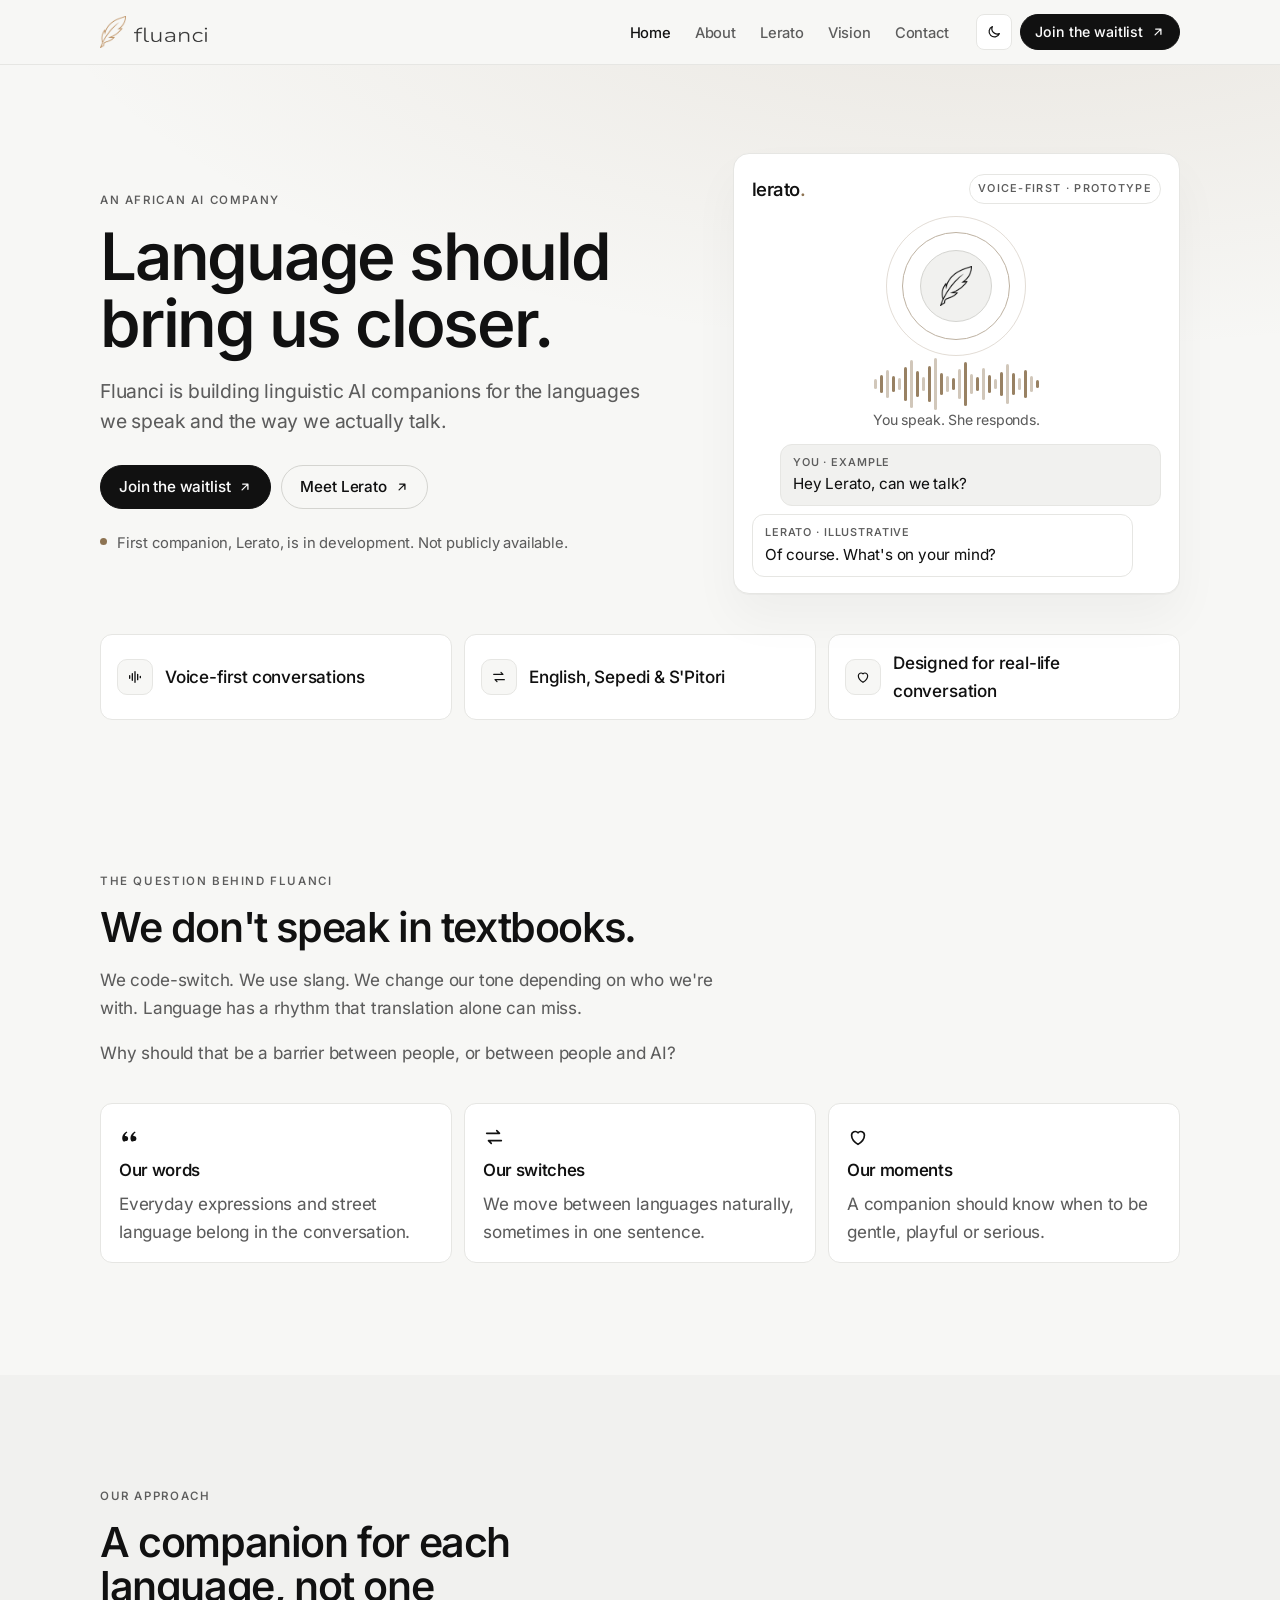
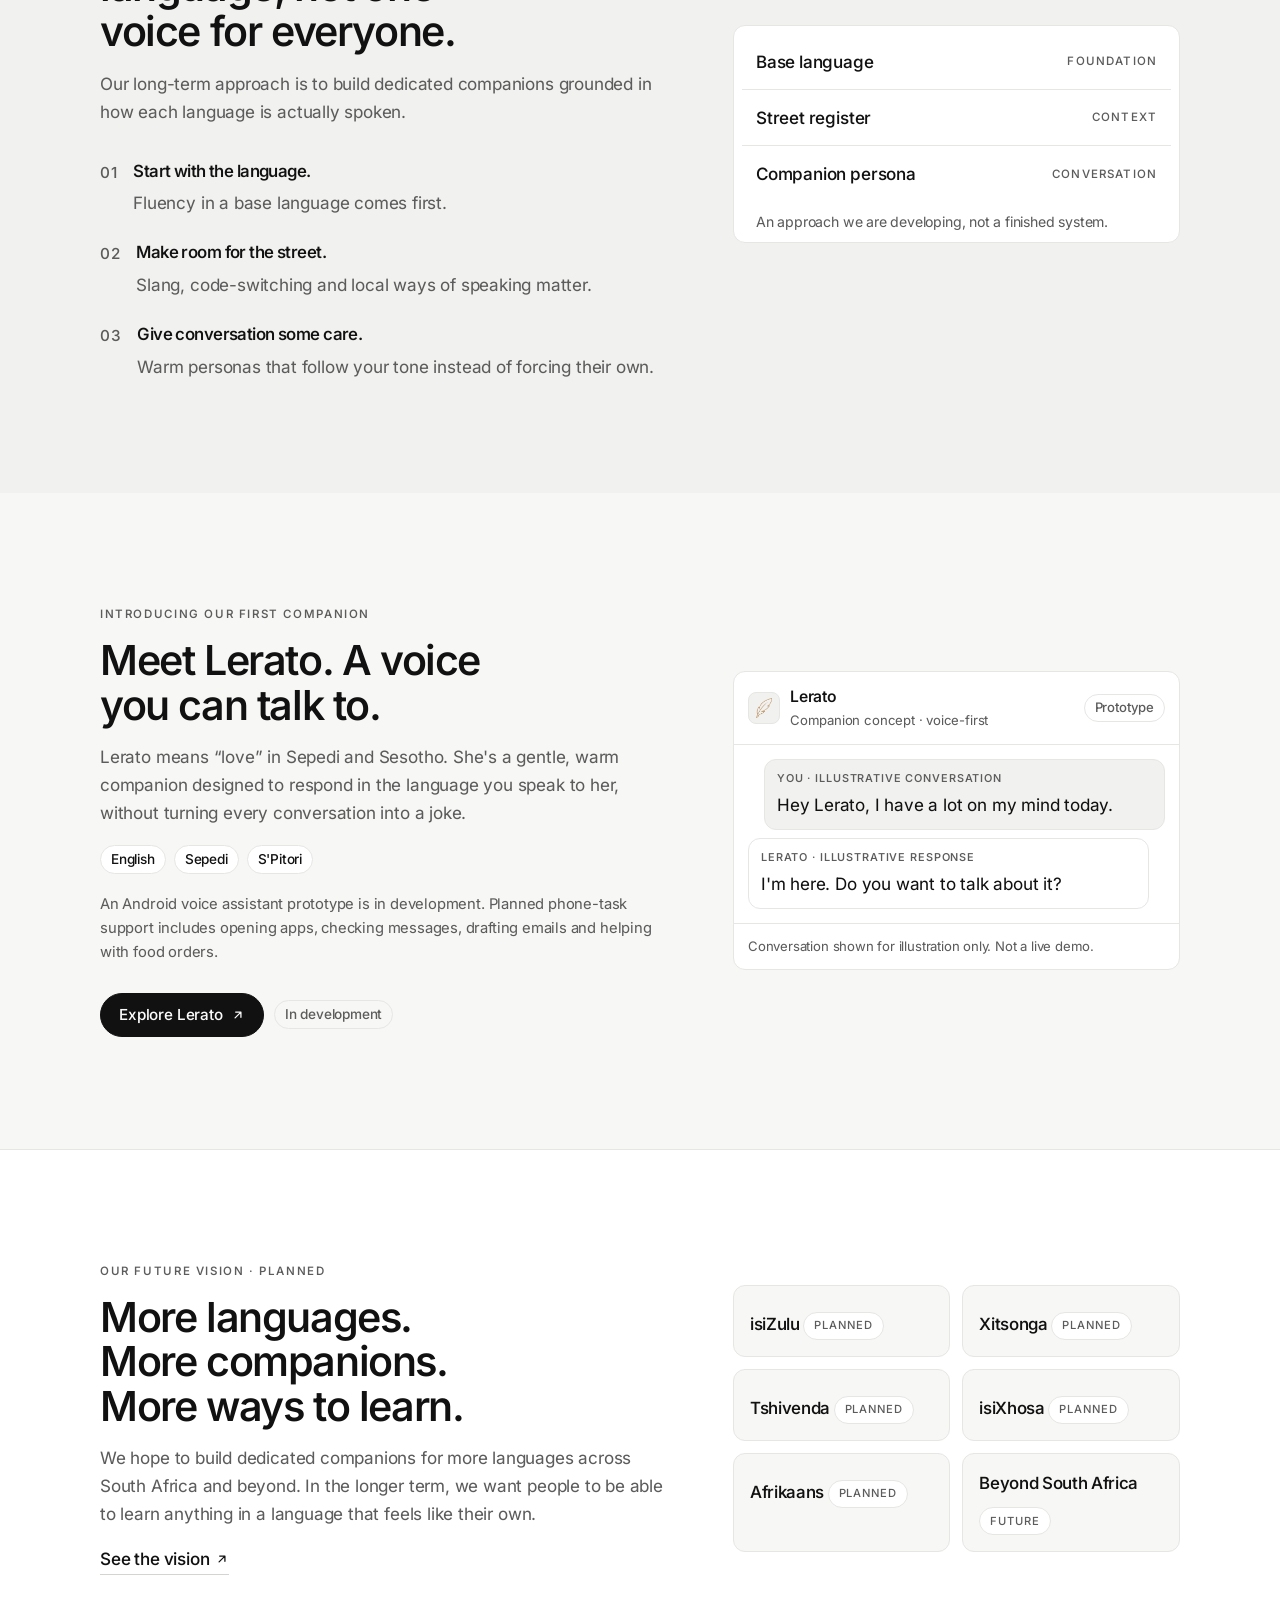
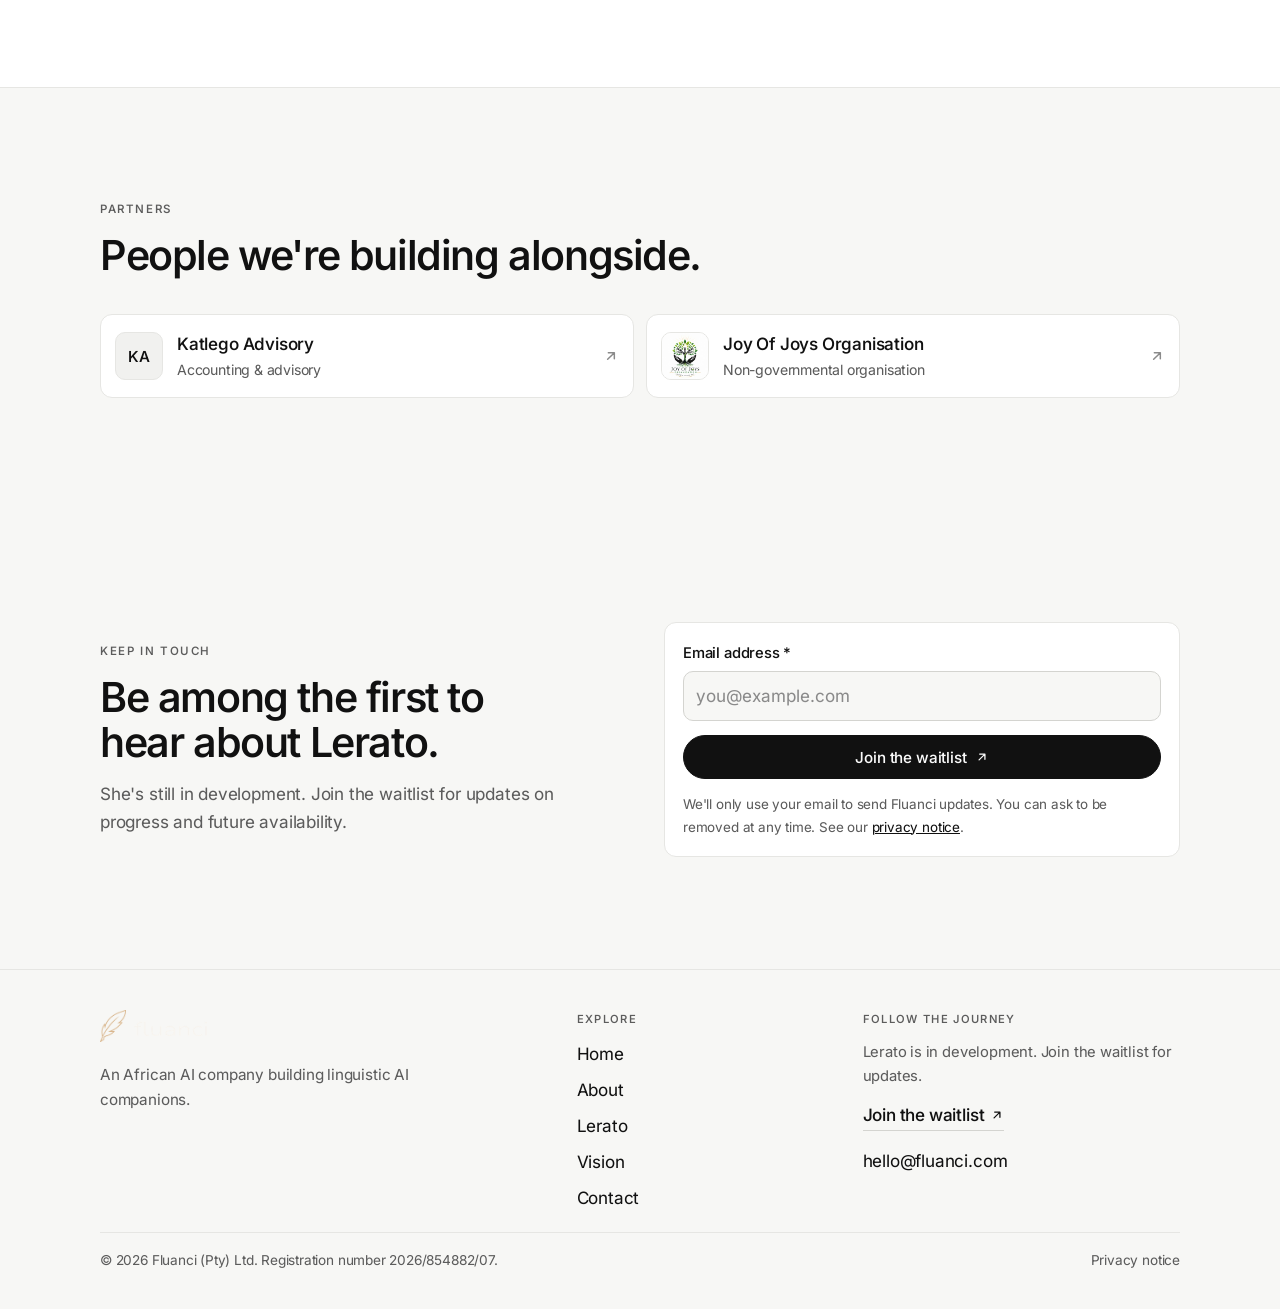
==== commit 809e50c5: "Replace the loud palette with a quiet monochrome layout Keep the SEO tags, JSON-LD, robots file, sit" ====
--- a/index.html
+++ b/index.html
@@ -6,7 +6,7 @@
   <title>Fluanci | Linguistic AI companions for African languages</title>
   <meta name="description" content="Fluanci is an African AI company building linguistic AI companions for the languages we speak and the way we actually talk. Meet Lerato, our first companion, in development.">
   <link rel="canonical" href="https://fluanci.com/">
-  <meta name="theme-color" content="#FFF7F2" id="theme-color">
+  <meta name="theme-color" content="#f7f7f5" id="theme-color">
   <meta property="og:type" content="website">
   <meta property="og:site_name" content="Fluanci">
   <meta property="og:locale" content="en_ZA">
@@ -58,13 +58,12 @@
   </script>
   <link rel="icon" type="image/png" sizes="32x32" href="assets/img/favicon-32.png">
   <link rel="apple-touch-icon" href="assets/img/apple-touch-icon.png">
-  <script>try{var t=localStorage.getItem("fluanci-theme");if(t==="dark"||t==="light")document.documentElement.dataset.theme=t;var m=document.getElementById("theme-color");if(m&&document.documentElement.dataset.theme==="dark")m.setAttribute("content","#100818");}catch(e){}</script>
+  <script>try{var t=localStorage.getItem("fluanci-theme");if(t==="dark"||t==="light")document.documentElement.dataset.theme=t;var m=document.getElementById("theme-color");if(m&&document.documentElement.dataset.theme==="dark")m.setAttribute("content","#090909");}catch(e){}</script>
   <link rel="stylesheet" href="assets/styles.css">
 </head>
 <body>
   <a class="skip-link" href="#main">Skip to content</a>
   <header class="site-header">
-    <div class="textile" aria-hidden="true"></div>
     <div class="container header-inner">
       <a class="brand" href="index.html" aria-label="Fluanci home">
         <img class="quill only-light" src="assets/img/quill-brown.png" alt="" width="34" height="42">
@@ -152,10 +151,6 @@
       </div>
     </section>
 
-    <div class="frequency" aria-hidden="true">
-      <div class="wave" data-wave="wide"></div>
-    </div>
-
     <section class="section" aria-labelledby="problem-title">
       <div class="container">
         <div class="section-head">
@@ -302,7 +297,6 @@
     </section>
   </main>
   <footer class="site-footer">
-    <div class="textile" aria-hidden="true"></div>
     <div class="container">
       <div class="footer-grid">
         <div class="footer-brand">
--- a/assets/styles.css
+++ b/assets/styles.css
@@ -1,25 +1,8 @@
 /* Fluanci
-   Light and dark themes. Mobile first.
-   Display: Syne (SIL OFL). Body: Inter (SIL OFL).
-   Gold (#F5B942 / #FFC857) is for fills and for text on dark panels only.
+   Near-monochrome. One accent, used only for the voice wave.
+   Inter, self-hosted. Light default, dark mode.
 */
 
-@font-face {
-  font-family: "Syne";
-  src: url("fonts/syne-latin-ext-wght-normal.woff2") format("woff2");
-  font-weight: 400 800;
-  font-style: normal;
-  font-display: swap;
-  unicode-range: U+0100-02BA, U+02BD-02C5, U+02C7-02CC, U+02CE-02D7, U+02DD-02FF, U+0304, U+0308, U+0329, U+1D00-1DBF, U+1E00-1E9F, U+1EF2-1EFF, U+2020, U+20A0-20AB, U+20AD-20C0, U+2113, U+2C60-2C7F, U+A720-A7FF;
-}
-@font-face {
-  font-family: "Syne";
-  src: url("fonts/syne-latin-wght-normal.woff2") format("woff2");
-  font-weight: 400 800;
-  font-style: normal;
-  font-display: swap;
-  unicode-range: U+0000-00FF, U+0131, U+0152-0153, U+02BB-02BC, U+02C6, U+02DA, U+02DC, U+0304, U+0308, U+0329, U+2000-206F, U+20AC, U+2122, U+2191, U+2193, U+2212, U+2215, U+FEFF, U+FFFD;
-}
 @font-face {
   font-family: "Inter";
   src: url("fonts/inter-latin-ext-wght-normal.woff2") format("woff2");
@@ -38,63 +21,49 @@
 }
 
 :root {
-  --bg: #FFF7F2;
-  --bg-elev: #FFFFFF;
-  --tint: #F6F0FF;
-  --ink: #1A1024;
-  --ink-soft: #3C3148;
-  --line: #E4D6EA;
-  --line-strong: #5C4A78;
-  --accent: #C81D25;
-  --emerald: #0C6B45;
-  --gold: #F5B942;
-  --indigo: #241447;
-  --band: #1A0E33;
-  --band-ink: #FFF6EE;
-  --band-soft: #E4D4F0;
-  --focus: #1A1024;
-  --cta: #C81D25;
-  --cta-ink: #FFFFFF;
-  --cta-hover: #9E0E28;
-  --link: #9E0E28;
-  --shadow: 0 1px 2px rgba(26, 16, 36, .05), 0 18px 40px rgba(36, 20, 71, .1);
-  --display: "Syne", "Inter", system-ui, sans-serif;
+  --bg: #f7f7f5;
+  --surface: #ffffff;
+  --tint: #f1f1ef;
+  --ink: #111111;
+  --muted: #5c5c5c;
+  --faint: #8a8a8a;
+  --line: #e6e6e3;
+  --line-strong: #d4d4d0;
+  --accent: #8d7352;
+  --focus: #111111;
+  --cta: #111111;
+  --cta-ink: #fafafa;
+  --cta-hover: #2a2a2a;
+  --shadow: 0 1px 1px rgba(0, 0, 0, .03), 0 24px 48px rgba(0, 0, 0, .04);
   --font: "Inter", system-ui, -apple-system, "Segoe UI", Roboto, sans-serif;
-  --container: 1120px;
-  --gutter: 20px;
-  --header: 76px;
+  --container: 1080px;
+  --gutter: 24px;
+  --header: 64px;
+  --radius: 12px;
   color-scheme: light;
 }
 
 :root[data-theme="dark"] {
-  --bg: #100818;
-  --bg-elev: #1C1230;
-  --tint: #181028;
-  --ink: #FFF6EE;
-  --ink-soft: #E5D5F2;
-  --line: #3A2A55;
-  --line-strong: #7A6A98;
-  --accent: #FF8B95;
-  --emerald: #3DDC97;
-  --gold: #FFC857;
-  --indigo: #2C1A58;
-  --band: #07040F;
-  --band-ink: #FFF6EE;
-  --band-soft: #E5D5F2;
-  --focus: #FFC857;
-  --cta: #FFC857;
-  --cta-ink: #1A1024;
-  --cta-hover: #FFE09A;
-  --link: #FFC857;
-  --shadow: 0 1px 2px rgba(0, 0, 0, .35), 0 18px 44px rgba(0, 0, 0, .4);
+  --bg: #090909;
+  --surface: #111111;
+  --tint: #171717;
+  --ink: #f4f4f2;
+  --muted: #a3a3a3;
+  --faint: #737373;
+  --line: #262626;
+  --line-strong: #333333;
+  --accent: #c4a574;
+  --focus: #f4f4f2;
+  --cta: #f4f4f2;
+  --cta-ink: #111111;
+  --cta-hover: #e4e4e2;
+  --shadow: 0 1px 1px rgba(0, 0, 0, .4), 0 24px 48px rgba(0, 0, 0, .35);
   color-scheme: dark;
 }
 
 *, *::before, *::after { box-sizing: border-box; }
-html { -webkit-text-size-adjust: 100%; scroll-padding-top: 96px; overflow-x: clip; }
-@media (prefers-reduced-motion: no-preference) {
-  html { scroll-behavior: smooth; }
-}
+html { -webkit-text-size-adjust: 100%; scroll-padding-top: 88px; overflow-x: clip; }
+@media (prefers-reduced-motion: no-preference) { html { scroll-behavior: smooth; } }
 
 body {
   margin: 0;
@@ -103,7 +72,9 @@
   color: var(--ink);
   font-family: var(--font);
   font-size: 1.0625rem;
-  line-height: 1.6;
+  font-weight: 420;
+  line-height: 1.65;
+  letter-spacing: -0.011em;
   -webkit-font-smoothing: antialiased;
   text-rendering: optimizeLegibility;
 }
@@ -113,37 +84,21 @@
 p:last-child { margin-bottom: 0; }
 ul, ol { margin: 0; padding: 0; }
 button, input, select, textarea { font: inherit; color: inherit; }
-::selection { background: #F5B942; color: #1A1024; }
-
-:focus-visible {
-  outline: 3px solid var(--focus);
-  outline-offset: 3px;
-}
+::selection { background: #111111; color: #fafafa; }
+:root[data-theme="dark"] ::selection { background: #f4f4f2; color: #111111; }
+
+:focus-visible { outline: 2px solid var(--focus); outline-offset: 3px; }
 
 .skip-link {
-  position: absolute;
-  left: 16px;
-  top: -64px;
-  z-index: 300;
-  background: var(--ink);
-  color: var(--bg);
-  padding: 10px 16px;
-  border-radius: 10px;
-  text-decoration: none;
-  font-weight: 700;
+  position: absolute; left: 16px; top: -64px; z-index: 300;
+  background: var(--ink); color: var(--bg);
+  padding: 10px 14px; border-radius: 8px; text-decoration: none; font-weight: 550;
 }
 .skip-link:focus { top: 12px; }
 
 .sr-only {
-  position: absolute;
-  width: 1px;
-  height: 1px;
-  padding: 0;
-  margin: -1px;
-  overflow: hidden;
-  clip: rect(0 0 0 0);
-  white-space: nowrap;
-  border: 0;
+  position: absolute; width: 1px; height: 1px; padding: 0; margin: -1px;
+  overflow: hidden; clip: rect(0 0 0 0); white-space: nowrap; border: 0;
 }
 
 .container {
@@ -155,841 +110,438 @@
 
 h1, h2, h3, .h1, .h2, .h3 {
   margin: 0;
-  font-family: var(--display);
+  font-family: var(--font);
+  font-weight: 560;
   color: var(--ink);
-  font-weight: 800;
+  letter-spacing: -0.034em;
   text-wrap: balance;
 }
-.h1 {
-  font-size: clamp(2.7rem, 1.2rem + 6.4vw, 5.4rem);
-  line-height: 0.96;
-  letter-spacing: -0.045em;
-}
-.hero-copy { container-type: inline-size; min-width: 0; }
-.hero-copy .h1 { font-size: clamp(2.15rem, 12.2cqi, 5.2rem); }
-.h2 {
-  font-size: clamp(2rem, 1.4rem + 2.4vw, 3.4rem);
-  line-height: 1.02;
-  letter-spacing: -0.04em;
-}
-.h3 {
-  font-size: clamp(1.2rem, 1.05rem + .5vw, 1.5rem);
-  line-height: 1.15;
-  letter-spacing: -0.03em;
-  font-weight: 750;
-}
-.accent { color: var(--accent); }
+.h1 { font-size: clamp(2.6rem, 1.4rem + 4.2vw, 4.5rem); line-height: 1.02; }
+.h2 { font-size: clamp(1.85rem, 1.3rem + 1.6vw, 2.6rem); line-height: 1.08; }
+.h3 { font-size: 1.05rem; line-height: 1.3; letter-spacing: -0.02em; font-weight: 560; }
+.accent { color: inherit; }
 .lede {
-  margin-top: 18px;
-  font-size: clamp(1.08rem, 1rem + .4vw, 1.3rem);
-  line-height: 1.5;
-  color: var(--ink-soft);
-  max-width: 36em;
+  margin-top: 20px;
+  max-width: 38rem;
+  font-size: clamp(1.05rem, 1rem + .25vw, 1.2rem);
+  line-height: 1.55;
+  color: var(--muted);
+  font-weight: 420;
   text-wrap: pretty;
 }
-.body-2 { color: var(--ink-soft); max-width: 40em; text-wrap: pretty; }
+.body-2 { color: var(--muted); max-width: 40rem; text-wrap: pretty; }
 .body-2 + .body-2 { margin-top: 1em; }
-.small { font-size: .92rem; color: var(--ink-soft); }
+.h2 + .body-2 { margin-top: 16px; }
+.small { font-size: .92rem; color: var(--muted); }
 
 .eyebrow {
-  display: inline-flex;
-  align-items: center;
-  gap: 8px;
+  display: block;
   margin-bottom: 14px;
-  font-size: .75rem;
-  font-weight: 800;
+  font-size: .72rem;
+  font-weight: 550;
   letter-spacing: .14em;
   text-transform: uppercase;
-  color: var(--emerald);
-}
-.eyebrow::before {
-  content: "";
-  width: 8px;
-  height: 8px;
-  border-radius: 50%;
-  background: var(--emerald);
-  box-shadow: 12px 0 0 var(--gold), 24px 0 0 var(--accent);
-  margin-right: 32px;
-  flex: 0 0 auto;
-}
-
-.prose { max-width: 68ch; }
-.prose h2, .prose .h2 {
-  margin: 0 0 16px;
-  font-size: clamp(1.55rem, 1.2rem + 1.1vw, 2.15rem);
-}
-.prose h3, .prose .h3 { margin: 1.6em 0 .4em; }
-.prose p { margin: 0 0 1em; color: var(--ink-soft); }
-.prose p strong { color: var(--ink); }
-.prose ul { margin: 0 0 1em; padding-left: 1.2em; color: var(--ink-soft); }
-.prose li { margin: .35em 0; }
-.prose a { color: var(--link); font-weight: 650; text-underline-offset: 3px; }
+  color: var(--muted);
+}
+
+.prose { max-width: 66ch; }
+.prose h2, .prose .h2 { margin: 0 0 14px; font-size: clamp(1.6rem, 1.2rem + 1vw, 2.1rem); }
+.prose h3, .prose .h3 { margin: 1.8em 0 .45em; }
+.prose p, .prose li { color: var(--muted); }
+.prose p strong { color: var(--ink); font-weight: 560; }
+.prose ul { margin: 0 0 1em; padding-left: 1.15em; }
+.prose li { margin: .4em 0; }
+.prose a { color: var(--ink); font-weight: 520; text-underline-offset: 3px; }
 .prose a:hover { text-decoration-thickness: 2px; }
 
-/* Textile stripe: a cloth rhythm, not a flag. */
-.textile {
-  height: 8px;
-  background-image: linear-gradient(90deg,
-    #1A0E33 0 12px,
-    #F5B942 12px 22px,
-    #C81D25 22px 34px,
-    #0C6B45 34px 46px,
-    #FFF7F2 46px 52px,
-    #241447 52px 66px,
-    #F5B942 66px 74px,
-    #C81D25 74px 86px,
-    #0C6B45 86px 98px
-  );
-  background-size: 98px 8px;
-}
-
-/* Buttons */
 .btn {
-  display: inline-flex;
-  align-items: center;
-  justify-content: center;
-  gap: 10px;
-  min-height: 48px;
-  padding: 0 22px;
-  border-radius: 999px;
-  border: 2px solid transparent;
-  background: transparent;
-  color: var(--ink);
-  font-weight: 750;
-  font-size: 1rem;
-  line-height: 1;
-  text-decoration: none;
-  cursor: pointer;
-  transition: background-color .18s ease, color .18s ease, transform .18s ease, border-color .18s ease;
-}
-.btn svg { width: 16px; height: 16px; flex: 0 0 auto; }
+  display: inline-flex; align-items: center; justify-content: center; gap: 8px;
+  min-height: 44px; padding: 0 18px;
+  border-radius: 999px; border: 1px solid transparent;
+  background: transparent; color: var(--ink);
+  font-weight: 520; font-size: .95rem; letter-spacing: -0.01em; line-height: 1;
+  text-decoration: none; cursor: pointer;
+  transition: background-color .18s ease, color .18s ease, border-color .18s ease;
+}
+.btn svg { width: 14px; height: 14px; flex: 0 0 auto; }
 .btn-primary { background: var(--cta); color: var(--cta-ink); border-color: var(--cta); }
-.btn-primary:hover { background: var(--cta-hover); border-color: var(--cta-hover); transform: translateY(-1px); }
-.btn-secondary { background: transparent; color: var(--ink); border-color: var(--ink); }
-.btn-secondary:hover { background: var(--tint); transform: translateY(-1px); }
-.btn-small { min-height: 44px; padding: 0 16px; font-size: .92rem; }
-.btn[disabled] { opacity: .65; cursor: progress; transform: none; }
+.btn-primary:hover { background: var(--cta-hover); border-color: var(--cta-hover); }
+.btn-secondary { background: transparent; border-color: var(--line-strong); }
+.btn-secondary:hover { background: var(--tint); }
+.btn-small { min-height: 36px; padding: 0 14px; font-size: .88rem; }
+.btn[disabled] { opacity: .55; cursor: progress; }
 .header-cta { display: none; }
 
 .text-link {
-  display: inline-flex;
-  align-items: center;
-  gap: 8px;
-  color: var(--link);
-  font-weight: 750;
-  text-decoration: underline;
-  text-underline-offset: 4px;
-}
-.text-link svg { width: 15px; height: 15px; }
-.actions { display: flex; flex-wrap: wrap; gap: 12px; margin-top: 28px; align-items: center; }
-
-/* Header */
+  display: inline-flex; align-items: center; gap: 6px;
+  color: var(--ink); font-weight: 520;
+  text-decoration: none; border-bottom: 1px solid var(--line-strong); padding-bottom: 1px;
+}
+.text-link:hover { border-bottom-color: var(--ink); }
+.text-link svg { width: 14px; height: 14px; }
+.actions { display: flex; flex-wrap: wrap; gap: 10px; margin-top: 28px; align-items: center; }
+
 .site-header {
-  position: sticky;
-  top: 0;
-  z-index: 100;
-  background: var(--bg);
+  position: sticky; top: 0; z-index: 100;
+  background: color-mix(in srgb, var(--bg) 92%, transparent);
+  backdrop-filter: blur(16px);
+  -webkit-backdrop-filter: blur(16px);
   border-bottom: 1px solid var(--line);
 }
-.header-inner {
-  display: flex;
-  align-items: center;
-  min-height: var(--header);
-  gap: 16px;
-}
+.header-inner { display: flex; align-items: center; min-height: var(--header); gap: 18px; }
 .header-actions { display: flex; align-items: center; gap: 8px; margin-left: auto; }
 
 .brand { display: inline-flex; align-items: center; gap: 8px; text-decoration: none; flex: 0 0 auto; }
-.brand .quill { width: 30px; height: auto; }
-.brand .wordmark { height: 22px; width: auto; }
+.brand .quill { width: 26px; height: auto; }
+.brand .wordmark { height: 20px; width: auto; }
 .only-dark { display: none !important; }
 :root[data-theme="dark"] .only-light { display: none !important; }
 :root[data-theme="dark"] .only-dark { display: block !important; }
 
 .main-nav { display: none; }
-.nav-list { display: flex; gap: 22px; list-style: none; }
+.nav-list { display: flex; gap: 4px; list-style: none; }
 .nav-list a {
-  text-decoration: none;
-  font-weight: 650;
-  font-size: .98rem;
-  color: var(--ink);
-  padding: 8px 0;
-  border-bottom: 2px solid transparent;
-}
-.nav-list a:hover { border-bottom-color: var(--ink); }
-.nav-list a[aria-current="page"] {
-  color: var(--accent);
-  border-bottom-color: var(--accent);
-}
+  text-decoration: none; font-weight: 480; font-size: .92rem; color: var(--muted);
+  padding: 8px 10px; border-radius: 8px;
+}
+.nav-list a:hover { color: var(--ink); background: var(--tint); }
+.nav-list a[aria-current="page"] { color: var(--ink); }
 
 .icon-btn {
-  width: 44px;
-  height: 44px;
-  display: inline-flex;
-  align-items: center;
-  justify-content: center;
-  border-radius: 12px;
-  border: 2px solid var(--line-strong);
-  background: var(--bg-elev);
-  color: var(--ink);
-  cursor: pointer;
-}
-.icon-btn svg { width: 20px; height: 20px; }
+  width: 36px; height: 36px;
+  display: inline-flex; align-items: center; justify-content: center;
+  border-radius: 8px; border: 1px solid var(--line); background: var(--surface); color: var(--ink); cursor: pointer;
+}
+.icon-btn svg { width: 16px; height: 16px; }
 .icon-btn:hover { background: var(--tint); }
 .theme-toggle .sun { display: none; }
 :root[data-theme="dark"] .theme-toggle .moon { display: none; }
 :root[data-theme="dark"] .theme-toggle .sun { display: block; }
 
-/* Drawer */
 .drawer {
-  position: fixed;
-  inset: 0;
-  z-index: 200;
-  background: var(--bg);
-  color: var(--ink);
-  padding: 0 20px 28px;
-  display: flex;
-  flex-direction: column;
-  gap: 12px;
-  transform: translateX(100%);
-  visibility: hidden;
-  overflow: auto;
+  position: fixed; inset: 0; z-index: 200;
+  background: var(--bg); color: var(--ink);
+  padding: 0 24px 32px;
+  display: flex; flex-direction: column; gap: 8px;
+  transform: translateX(100%); visibility: hidden; overflow: auto;
 }
 .drawer.is-open { transform: none; visibility: visible; }
-.drawer-head {
-  display: flex;
-  align-items: center;
-  justify-content: space-between;
-  min-height: var(--header);
-}
-.drawer-list { list-style: none; display: grid; }
+.drawer-head { display: flex; align-items: center; justify-content: space-between; min-height: var(--header); }
+.drawer-list { list-style: none; }
 .drawer-list a {
-  display: flex;
-  align-items: center;
-  min-height: 56px;
-  text-decoration: none;
-  font-family: var(--display);
-  font-weight: 800;
-  font-size: clamp(1.8rem, 6vw, 2.4rem);
-  letter-spacing: -0.04em;
-  color: var(--ink);
-}
-.drawer-list a[aria-current="page"] { color: var(--accent); }
-.drawer .btn { margin-top: 12px; }
-
-@media (min-width: 720px) {
-  .header-cta { display: inline-flex; }
-}
+  display: flex; align-items: center; min-height: 52px;
+  text-decoration: none; font-weight: 540; font-size: 1.7rem; letter-spacing: -0.03em; color: var(--ink);
+}
+.drawer-list a[aria-current="page"] { color: var(--muted); }
+.drawer .btn { margin-top: 16px; align-self: flex-start; }
+
+@media (min-width: 760px) { .header-cta { display: inline-flex; } }
 @media (min-width: 980px) {
-  :root { --gutter: 28px; }
-  .brand .wordmark { height: 26px; }
-  .brand .quill { width: 34px; }
   .menu-btn { display: none; }
   .main-nav { display: flex; margin-left: auto; }
   .header-actions { margin-left: 0; }
   .drawer { display: none; }
 }
 
-/* Sections */
-.section { padding: 64px 0; }
+.section { padding: 72px 0; }
 .section-tint { background: var(--tint); }
-.section-band { background: var(--band); color: var(--band-ink); }
-.section-band :is(h1, h2, h3, .h1, .h2, .h3) { color: var(--band-ink); }
-.section-band :is(.lede, .body-2, .small) { color: var(--band-soft); }
-.section-band .eyebrow { color: var(--gold); }
-.section-band .eyebrow::before { background: var(--gold); box-shadow: 8px 0 0 #C81D25, 16px 0 0 #3DDC97; }
-.section-band .text-link { color: var(--gold); }
-
-.section-head { max-width: 40rem; margin-bottom: 28px; }
+.section-band { background: var(--surface); border-block: 1px solid var(--line); }
+.section-head { max-width: 40rem; margin-bottom: 36px; }
 .section-head .h2 { margin-bottom: 12px; }
-
-.grid-2 { display: grid; gap: 28px; }
-.hero { position: relative; padding: 36px 0 28px; overflow: hidden; }
-.hero-grid { display: grid; gap: 28px; align-items: center; }
-.page-hero { padding: 36px 0 8px; }
+.grid-2, .hero-grid { display: grid; gap: 36px; }
+.hero { position: relative; padding: 56px 0 28px; overflow: hidden; }
+.hero::before {
+  content: "";
+  position: absolute; inset: -20% -10% auto;
+  height: 70%;
+  background: radial-gradient(ellipse at 75% 0%, color-mix(in srgb, var(--accent) 14%, transparent), transparent 62%);
+  pointer-events: none;
+}
+.hero .container { position: relative; }
+.page-hero { padding: 64px 0 8px; }
+.hero-copy { container-type: inline-size; min-width: 0; }
+.hero-copy .h1 { font-size: clamp(2rem, 11.5cqi, 4.5rem); }
 
 @media (min-width: 900px) {
-  .section { padding: 96px 0; }
-  .grid-2, .hero-grid { grid-template-columns: 1.08fr .92fr; gap: 56px; }
-  .hero { padding: 64px 0 36px; }
-  .page-hero { padding: 72px 0 12px; }
-  .align-start { align-items: start; }
-}
-
-/* Voice */
-.hero-grid > *,
-.grid-2 > * { min-width: 0; }
+  .section { padding: 112px 0; }
+  .grid-2, .hero-grid { grid-template-columns: 1.12fr .88fr; gap: 64px; align-items: center; }
+  .hero { padding: 88px 0 40px; }
+  .page-hero { padding: 96px 0 12px; }
+}
+
 .voice-card {
   position: relative;
+  background: var(--surface);
+  color: var(--ink);
+  border: 1px solid var(--line);
+  border-radius: 16px;
+  padding: 20px 18px 16px;
+  box-shadow: var(--shadow);
   min-width: 0;
-  overflow: hidden;
-  background:
-    radial-gradient(90% 70% at 90% 0%, rgba(245, 185, 66, .22), transparent 55%),
-    radial-gradient(80% 80% at 0% 100%, rgba(200, 29, 37, .28), transparent 50%),
-    #241447;
-  color: #FFF6EE;
-  border-radius: 28px;
-  padding: 22px 18px 18px;
-  box-shadow: var(--shadow);
 }
 .voice-top { display: flex; align-items: center; justify-content: space-between; gap: 12px; flex-wrap: wrap; }
-.lerato-mark {
-  font-family: var(--display);
-  font-weight: 800;
-  font-size: 1.6rem;
-  letter-spacing: -0.05em;
-}
-.lerato-mark span { color: #F5B942; }
+.lerato-mark { font-weight: 560; font-size: 1.15rem; letter-spacing: -0.03em; }
+.lerato-mark span { color: var(--accent); }
 .tag {
-  font-size: .72rem;
-  font-weight: 800;
-  letter-spacing: .08em;
-  text-transform: uppercase;
-  color: #1A1024;
-  background: #F5B942;
-  border-radius: 999px;
-  padding: 6px 10px;
-  max-width: 100%;
-}
-.orb-wrap {
-  position: relative;
-  height: 190px;
-  display: grid;
-  place-items: center;
-  margin: 6px 0 2px;
-}
+  font-size: .68rem; font-weight: 550; letter-spacing: .12em; text-transform: uppercase;
+  color: var(--muted); border: 1px solid var(--line); border-radius: 999px; padding: 5px 8px;
+}
+.orb-wrap { position: relative; height: 148px; display: grid; place-items: center; margin: 8px 0 0; }
 .orb {
-  width: 116px;
-  height: 116px;
-  border-radius: 50%;
-  display: grid;
-  place-items: center;
-  background: #3A1F78;
-  position: relative;
-  z-index: 1;
-  box-shadow: 0 0 0 8px rgba(245, 185, 66, .2);
-}
-.orb img { width: 56px; height: auto; }
+  width: 72px; height: 72px; border-radius: 50%;
+  display: grid; place-items: center;
+  border: 1px solid var(--line-strong); background: var(--tint);
+  position: relative; z-index: 1;
+}
+.orb img { width: 32px; height: auto; filter: brightness(0); }
+:root[data-theme="dark"] .orb img,
+:root[data-theme="dark"] .avatar img { filter: brightness(0) invert(1); }
 .orb-ring, .orb-ring-2 {
-  position: absolute;
-  border-radius: 50%;
-  border: 2px solid rgba(245, 185, 66, .75);
-}
-.orb-ring { width: 156px; height: 156px; }
-.orb-ring-2 { width: 190px; height: 190px; border-color: rgba(255, 139, 149, .7); }
+  position: absolute; border-radius: 50%; border: 1px solid color-mix(in srgb, var(--accent) 45%, var(--line));
+}
+.orb-ring { width: 108px; height: 108px; }
+.orb-ring-2 { width: 140px; height: 140px; opacity: .45; }
 .wave {
-  display: flex;
-  align-items: center;
-  justify-content: center;
-  gap: 4px;
-  height: 52px;
-  margin: 4px 0;
-  max-width: 100%;
-}
-.voice-card .wave { width: 100%; gap: 3px; }
-.voice-card .wave .bar { flex: 1 1 0; width: auto; max-width: 7px; }
+  display: flex; align-items: center; justify-content: center; gap: 3px;
+  height: 44px; margin: 2px 0; max-width: 100%;
+}
+.voice-card .wave { width: 100%; }
 .wave .bar {
-  display: block;
-  width: 5px;
-  height: calc(var(--h) * 1px);
-  border-radius: 99px;
-  background: #F5B942;
-  transform-origin: center;
-}
-.wave .bar:nth-child(4n+2) { background: #FF8B95; }
-.wave .bar:nth-child(4n+3) { background: #FFF6EE; }
-.wave .bar:nth-child(4n) { background: #3DDC97; }
-.wave-caption {
-  margin: 0 0 12px;
-  text-align: center;
-  font-weight: 750;
-  color: #E4D4F0;
-  font-size: .95rem;
-}
+  display: block; width: 2px; height: calc(var(--h) * 1px);
+  border-radius: 99px; background: var(--accent); transform-origin: center; opacity: .9;
+  flex: 1 1 0; max-width: 3px;
+}
+.wave .bar:nth-child(odd) { opacity: .4; }
+.wave-caption { margin: 0 0 12px; text-align: center; color: var(--muted); font-size: .88rem; }
 .bubbles { display: grid; gap: 8px; }
-.bubble {
-  border-radius: 16px;
-  padding: 10px 12px;
-  font-size: .98rem;
-  line-height: 1.4;
-}
+.bubble { border-radius: 12px; padding: 10px 12px; font-size: .95rem; line-height: 1.45; border: 1px solid var(--line); }
 .bubble small {
-  display: block;
-  margin-bottom: 2px;
-  font-size: .72rem;
-  font-weight: 800;
-  letter-spacing: .05em;
-  text-transform: uppercase;
-}
-.bubble-you { margin-left: 28px; background: rgba(255, 246, 238, .12); color: #FFF6EE; }
-.bubble-you small { color: #F5B942; }
-.bubble-lerato { margin-right: 28px; background: #FFF6EE; color: #1A1024; }
-.bubble-lerato small { color: #0C6B45; }
-
-.frequency {
-  background: #1A0E33;
-  padding: 14px 0;
-  overflow: hidden;
-  max-width: 100%;
-  contain: inline-size;
-}
-.frequency .wave { height: 72px; gap: 6px; padding: 0 12px; }
-.frequency .wave .bar { flex: 1 1 0; width: auto; max-width: 12px; height: calc(var(--h) * 1.45px); }
+  display: block; margin-bottom: 3px; font-size: .68rem; font-weight: 550;
+  letter-spacing: .08em; text-transform: uppercase; color: var(--muted);
+}
+.bubble-you { margin-left: 28px; background: var(--tint); }
+.bubble-lerato { margin-right: 28px; background: var(--surface); }
+
+.band-wave { overflow: hidden; max-width: 100%; contain: inline-size; }
+.band-wave .wave { height: 88px; justify-content: flex-start; width: 100%; }
+.band-wave .bar { max-width: 4px; }
 
 @media (prefers-reduced-motion: no-preference) {
   .wave.is-animated .bar {
-    animation: eq 1.25s ease-in-out infinite;
-    animation-delay: calc(var(--d) * .06s);
+    animation: eq 2.4s ease-in-out infinite;
+    animation-delay: calc(var(--d) * .05s);
   }
-  .orb-ring { animation: ring 3.4s ease-in-out infinite; }
-  .orb-ring-2 { animation: ring 3.4s ease-in-out infinite reverse; }
-  .status-dot { animation: blink 1.8s ease-in-out infinite; }
+  .orb-ring { animation: ring 6s ease-in-out infinite; }
 }
 @keyframes eq {
-  0%, 100% { transform: scaleY(.4); }
+  0%, 100% { transform: scaleY(.55); }
   50% { transform: scaleY(1); }
 }
 @keyframes ring {
-  0%, 100% { transform: scale(.94); opacity: .55; }
-  50% { transform: scale(1); opacity: 1; }
-}
-@keyframes blink {
-  0%, 100% { opacity: 1; }
-  50% { opacity: .35; }
-}
-
-.status-note {
-  display: flex;
-  align-items: flex-start;
-  gap: 10px;
-  margin-top: 22px;
-  color: var(--ink-soft);
-  font-size: .95rem;
-  max-width: 38em;
-}
-.status-dot {
-  width: 10px;
-  height: 10px;
-  margin-top: .45em;
-  border-radius: 50%;
-  background: var(--emerald);
-  flex: 0 0 auto;
-}
-
-.highlights {
-  list-style: none;
-  display: grid;
-  gap: 12px;
-  margin-top: 28px;
-}
-.highlights li, .card, .partner-card, .form-card, .chat-card {
-  background: var(--bg-elev);
-  border: 2px solid var(--line-strong);
-  border-radius: 18px;
-  box-shadow: var(--shadow);
-}
-.h2 + .body-2 { margin-top: 16px; }
-.steps { margin-top: 28px; }
-.footer-mail { margin-top: 20px; }
+  0%, 100% { opacity: .35; }
+  50% { opacity: .8; }
+}
+
+.status-note { display: flex; align-items: flex-start; gap: 10px; margin-top: 22px; color: var(--muted); font-size: .92rem; max-width: 38em; }
+.status-dot { width: 7px; height: 7px; margin-top: .5em; border-radius: 50%; background: var(--accent); flex: 0 0 auto; }
+
+.highlights, .cards-3, .flow, .task-list, .partner-grid, .lang-grid, .roadmap {
+  list-style: none; display: grid; gap: 12px;
+}
+.highlights { margin-top: 40px; }
+.highlights li, .card, .partner-card, .form-card, .chat-card, .stack-panel, .status-panel {
+  background: var(--surface);
+  border: 1px solid var(--line);
+  border-radius: var(--radius);
+}
 .highlights li {
-  display: flex;
-  align-items: center;
-  gap: 12px;
-  padding: 14px;
-  font-weight: 750;
-  color: var(--ink);
+  display: flex; align-items: center; gap: 12px;
+  padding: 14px 16px; font-weight: 520; color: var(--ink); box-shadow: none;
 }
 .icon-circle {
-  width: 44px;
-  height: 44px;
-  border-radius: 14px;
-  display: inline-flex;
-  align-items: center;
-  justify-content: center;
-  flex: 0 0 auto;
-}
-.icon-circle svg { width: 22px; height: 22px; }
-.icon-coral { background: #C81D25; color: #fff; }
-.icon-sun { background: #F5B942; color: #1A1024; }
-.icon-green { background: #0C6B45; color: #fff; }
-
-.cards-3, .flow, .task-list, .partner-grid, .lang-grid {
-  list-style: none;
-  display: grid;
-  gap: 14px;
-}
-.card { position: relative; padding: 20px 18px 18px; color: var(--ink); }
-.card::before, .chat-card::before {
-  content: "";
-  position: absolute;
-  left: 16px;
-  right: 16px;
-  top: 0;
-  height: 5px;
-  border-radius: 0 0 5px 5px;
-  background: linear-gradient(90deg, #F5B942 0 25%, #C81D25 25% 50%, #0C6B45 50% 75%, #241447 75% 100%);
-}
-.card-icon { width: 28px; height: 28px; margin: 8px 0 10px; color: var(--accent); }
-.card p, .flow p { margin: 8px 0 0; color: var(--ink-soft); }
-.card h3, .flow h3 { margin-top: 8px; }
-
-.steps { list-style: none; display: grid; gap: 18px; counter-reset: step; }
-.steps li { display: grid; grid-template-columns: auto 1fr; gap: 14px; align-items: start; }
+  width: 36px; height: 36px; border-radius: 10px;
+  display: inline-flex; align-items: center; justify-content: center; flex: 0 0 auto;
+  border: 1px solid var(--line); background: var(--bg); color: var(--ink);
+}
+.icon-circle svg { width: 16px; height: 16px; }
+.card { padding: 18px 18px 16px; color: var(--ink); }
+.card-icon { width: 22px; height: 22px; margin: 4px 0 12px; color: var(--ink); }
+.card p, .flow p { margin: 8px 0 0; color: var(--muted); }
+.card h3 { margin-top: 4px; }
+
+.steps { list-style: none; display: grid; gap: 22px; margin-top: 32px; counter-reset: step; }
+.steps li { display: grid; grid-template-columns: auto 1fr; gap: 16px; align-items: start; }
 .steps li::before {
-  counter-increment: step;
-  content: counter(step, decimal-leading-zero);
-  font-family: var(--display);
-  font-weight: 800;
-  font-size: 1.7rem;
-  letter-spacing: -0.04em;
-  color: var(--accent);
-  line-height: 1;
-}
-.steps h3 { font-size: 1.25rem; margin-bottom: 4px; }
-.steps p { margin: 0; color: var(--ink-soft); }
-
-.stack-panel {
-  background: var(--indigo);
-  color: #FFF6EE;
-  border-radius: 24px;
-  padding: 18px;
-}
-.stack { list-style: none; display: grid; gap: 10px; }
+  counter-increment: step; content: counter(step, decimal-leading-zero);
+  font-weight: 520; font-size: .95rem; letter-spacing: .04em; color: var(--muted); padding-top: 2px;
+}
+.steps h3 { font-size: 1.05rem; margin-bottom: 4px; }
+.steps p { margin: 0; color: var(--muted); }
+
+.stack-panel { padding: 8px; }
+.stack { list-style: none; display: grid; }
 .stack li {
-  display: flex;
-  justify-content: space-between;
-  flex-wrap: wrap;
-  gap: 8px 12px;
-  align-items: center;
-  min-height: 64px;
-  padding: 12px 14px;
-  border-radius: 14px;
-  background: rgba(255, 246, 238, .08);
-  font-family: var(--display);
-  font-weight: 750;
-  font-size: 1.15rem;
-}
+  display: flex; justify-content: space-between; flex-wrap: wrap; gap: 8px 12px; align-items: center;
+  min-height: 56px; padding: 12px 14px;
+  border-bottom: 1px solid var(--line);
+  font-weight: 520;
+}
+.stack li:last-child { border-bottom: 0; }
 .stack li span:last-child {
-  font-family: var(--font);
-  font-size: .75rem;
-  font-weight: 800;
-  letter-spacing: .08em;
-  text-transform: uppercase;
-  color: #1A1024;
-  background: #F5B942;
-  border-radius: 999px;
-  padding: 4px 8px;
-}
-.stack li:nth-child(2) span:last-child { background: #FF8B95; }
-.stack li:nth-child(3) span:last-child { background: #3DDC97; }
-.stack-caption { margin: 14px 4px 4px; color: #E4D4F0; font-size: .92rem; }
+  font-size: .72rem; font-weight: 520; letter-spacing: .1em; text-transform: uppercase; color: var(--muted);
+}
+.stack-caption { margin: 8px 14px 12px; color: var(--muted); font-size: .88rem; }
 
 .chips { display: flex; flex-wrap: wrap; gap: 8px; list-style: none; margin: 18px 0; }
 .chip, .pill {
-  display: inline-flex;
-  align-items: center;
-  min-height: 32px;
-  padding: 4px 12px;
-  border-radius: 999px;
-  background: #EFE6FF;
-  color: #241447;
-  font-weight: 750;
-  font-size: .9rem;
-}
-:root[data-theme="dark"] .chip { background: #2C2150; color: #FFF6EE; }
-.chip-status { background: #E5F6EE; color: #064E32; }
-:root[data-theme="dark"] .chip-status { background: #0E3B2C; color: #B8FFE0; }
-.pill { margin-top: 8px; background: #F5B942; color: #1A1024; font-size: .75rem; letter-spacing: .06em; text-transform: uppercase; }
-
-.chat-card { position: relative; margin: 0; overflow: hidden; padding: 0; }
-.chat-head, .chat-foot {
-  display: flex;
-  align-items: center;
-  gap: 10px;
-  padding: 14px 16px;
-}
-.chat-head { border-bottom: 2px solid var(--line); }
+  display: inline-flex; align-items: center; min-height: 28px; padding: 2px 10px;
+  border-radius: 999px; border: 1px solid var(--line); background: var(--surface);
+  color: var(--ink); font-weight: 500; font-size: .85rem;
+}
+.chip-status { color: var(--muted); background: transparent; }
+.pill { margin-top: 10px; font-size: .7rem; letter-spacing: .08em; text-transform: uppercase; color: var(--muted); }
+
+.chat-card { margin: 0; overflow: hidden; }
+.chat-head, .chat-foot { display: flex; align-items: center; gap: 10px; padding: 12px 14px; }
+.chat-head { border-bottom: 1px solid var(--line); }
 .chat-head div { display: grid; }
-.chat-head strong { font-family: var(--display); font-size: 1.05rem; }
-.chat-head span, .chat-foot { color: var(--ink-soft); font-size: .85rem; }
+.chat-head strong { font-weight: 560; font-size: .98rem; }
+.chat-head span, .chat-foot { color: var(--muted); font-size: .82rem; }
 .chat-head .chip { margin-left: auto; }
 .avatar {
-  width: 40px;
-  height: 40px;
-  border-radius: 12px;
-  background: var(--tint);
-  display: grid;
-  place-items: center;
-  flex: 0 0 auto;
-}
-.avatar img { width: 20px; height: auto; }
-.chat-body { display: grid; gap: 10px; padding: 16px; }
-.msg { margin: 0; border-radius: 16px; padding: 12px 14px; }
+  width: 32px; height: 32px; border-radius: 8px; border: 1px solid var(--line);
+  background: var(--tint); display: grid; place-items: center; flex: 0 0 auto;
+}
+.avatar img { width: 16px; height: auto; }
+.chat-body { display: grid; gap: 8px; padding: 14px; }
+.msg { margin: 0; border-radius: 12px; padding: 10px 12px; border: 1px solid var(--line); }
 .msg small {
-  display: block;
-  margin-bottom: 4px;
-  font-size: .72rem;
-  font-weight: 800;
-  letter-spacing: .04em;
-  text-transform: uppercase;
-}
-.msg-you { background: var(--tint); margin-left: 18px; }
-.msg-lerato { background: #FFF3D6; color: #1A1024; margin-right: 18px; }
-.msg-lerato small { color: #0C6B45; }
-.chat-foot { border-top: 2px solid var(--line); }
+  display: block; margin-bottom: 3px; font-size: .68rem; font-weight: 550;
+  letter-spacing: .08em; text-transform: uppercase; color: var(--muted);
+}
+.msg-you { background: var(--tint); margin-left: 16px; }
+.msg-lerato { background: var(--surface); margin-right: 16px; }
+.chat-foot { border-top: 1px solid var(--line); }
 
 .lang-grid li {
-  min-width: 0;
-  overflow-wrap: break-word;
-  background: rgba(255, 246, 238, .06);
-  border: 2px solid rgba(255, 246, 238, .28);
-  border-radius: 16px;
-  padding: 16px;
-  font-family: var(--display);
-  font-weight: 800;
-  font-size: 1.2rem;
-  color: #FFF6EE;
-  letter-spacing: -0.03em;
+  min-width: 0; overflow-wrap: break-word;
+  background: var(--bg); border: 1px solid var(--line); border-radius: 12px;
+  padding: 16px; font-weight: 540; font-size: 1.05rem; letter-spacing: -0.02em; color: var(--ink);
 }
 .lang-grid { grid-template-columns: 1fr; }
 
-.flow .num {
-  font-family: var(--display);
-  font-weight: 800;
-  font-size: 2rem;
-  letter-spacing: -0.05em;
-  color: var(--accent);
-}
-.task-list .card {
-  display: flex;
-  align-items: center;
-  justify-content: space-between;
-  gap: 12px;
-  flex-wrap: wrap;
-}
-.highlights li > span:last-child { min-width: 0; }
-.partner-info strong { overflow-wrap: break-word; }
-.task-list .card::before { display: none; }
-.task-list strong { font-family: var(--display); font-size: 1.15rem; }
-
-.roadmap { list-style: none; display: grid; gap: 14px; }
-.roadmap .card h3 { margin-top: 8px; }
+.flow .num { font-weight: 520; font-size: .95rem; letter-spacing: .08em; color: var(--muted); }
+.task-list .card { display: flex; align-items: center; justify-content: space-between; gap: 12px; flex-wrap: wrap; }
+.task-list strong { font-weight: 540; }
+
 .roadmap .state {
-  display: inline-block;
-  font-size: .75rem;
-  font-weight: 800;
-  letter-spacing: .08em;
-  text-transform: uppercase;
-  color: #7A4E00;
-}
-:root[data-theme="dark"] .roadmap .state { color: #FFC857; }
-.roadmap .is-now .state { color: var(--accent); }
+  display: inline-block; margin-bottom: 8px;
+  font-size: .7rem; font-weight: 550; letter-spacing: .1em; text-transform: uppercase; color: var(--muted);
+}
+.roadmap .is-now .state { color: var(--ink); }
 .roadmap ul { display: flex; flex-wrap: wrap; gap: 8px; list-style: none; margin-top: 14px; }
 
 .status-panel {
-  display: flex;
-  flex-wrap: wrap;
-  gap: 18px;
-  align-items: center;
-  justify-content: space-between;
-  background: #241447;
-  color: #FFF6EE;
-  border-radius: 24px;
-  padding: 24px 20px;
-}
-.status-panel :is(h2, h3) { color: #FFF6EE; margin: 0 0 6px; }
-.status-panel p { margin: 0; color: #E4D4F0; max-width: 46em; }
+  display: flex; flex-wrap: wrap; gap: 18px; align-items: center; justify-content: space-between;
+  padding: 22px;
+}
+.status-panel :is(h2, h3) { margin: 0 0 6px; }
+.status-panel p { margin: 0; color: var(--muted); max-width: 46em; }
 
 .partner-card {
-  display: flex;
-  align-items: center;
-  gap: 14px;
-  min-height: 96px;
-  padding: 14px;
-  text-decoration: none;
-  color: var(--ink);
-}
-.partner-card:hover { border-color: var(--accent); }
+  display: flex; align-items: center; gap: 14px; min-height: 84px; padding: 14px;
+  text-decoration: none; color: var(--ink);
+}
+.partner-card:hover { border-color: var(--line-strong); }
 .partner-logo, .partner-logo-text {
-  width: 64px;
-  height: 64px;
-  border-radius: 16px;
-  overflow: hidden;
-  flex: 0 0 auto;
-  display: grid;
-  place-items: center;
-  background: #241447;
-  color: #F5B942;
-  font-family: var(--display);
-  font-weight: 800;
-  font-size: 1.35rem;
+  width: 48px; height: 48px; border-radius: 10px; overflow: hidden; flex: 0 0 auto;
+  display: grid; place-items: center;
+  border: 1px solid var(--line); background: var(--tint);
+  font-weight: 560; font-size: .95rem; letter-spacing: -0.02em;
 }
 .partner-logo img { width: 100%; height: 100%; object-fit: cover; }
 .partner-info { display: grid; min-width: 0; }
-.partner-info strong { font-family: var(--display); font-size: 1.15rem; }
-.partner-info span { color: var(--ink-soft); font-size: .92rem; }
-.partner-card > svg { width: 18px; height: 18px; margin-left: auto; flex: 0 0 auto; }
-
-.waitlist-panel {
-  display: grid;
-  gap: 22px;
-  background: #241447;
-  color: #FFF6EE;
-  border-radius: 28px;
-  padding: 22px 18px;
-  position: relative;
-  overflow: hidden;
-}
-.waitlist-panel .eyebrow { color: #F5B942; }
-.waitlist-panel .eyebrow::before { background: #F5B942; box-shadow: 8px 0 0 #FF8B95, 16px 0 0 #3DDC97; }
-.waitlist-panel :is(h2, .h2) { color: #FFF6EE; }
-.waitlist-panel .body-2 { color: #E4D4F0; }
-
+.partner-info strong { font-weight: 540; overflow-wrap: break-word; }
+.partner-info span { color: var(--muted); font-size: .88rem; }
+.partner-card > svg { width: 16px; height: 16px; margin-left: auto; flex: 0 0 auto; color: var(--faint); }
+
+.waitlist-panel { display: grid; gap: 28px; align-items: start; }
 .form-card, form[data-form] { display: grid; gap: 14px; color: var(--ink); }
 .form-card { padding: 18px; position: relative; }
-.contact-aside .card > p { margin: 0; }
 .field { display: grid; gap: 6px; }
-.field label { font-weight: 750; }
-.req { color: #9E0E28; }
-:root[data-theme="dark"] .req { color: #FF8B95; }
+.field label { font-weight: 520; font-size: .92rem; }
+.req { color: var(--ink); }
 .input, .textarea, .select {
-  width: 100%;
-  min-height: 48px;
-  border: 2px solid var(--line-strong);
-  border-radius: 12px;
-  background: var(--bg);
-  color: var(--ink);
-  padding: 10px 12px;
+  width: 100%; min-height: 44px;
+  border: 1px solid var(--line-strong); border-radius: 10px;
+  background: var(--bg); color: var(--ink); padding: 10px 12px;
 }
 .textarea { min-height: 140px; resize: vertical; }
-.input::placeholder { color: var(--line-strong); }
-.hint { color: var(--ink-soft); font-size: .88rem; }
+.input::placeholder { color: var(--faint); }
+.hint { color: var(--muted); font-size: .86rem; }
 .field-error {
-  display: none;
-  align-items: flex-start;
-  gap: 6px;
-  color: #9E0E28;
-  font-weight: 650;
-  font-size: .92rem;
-}
-:root[data-theme="dark"] .field-error { color: #FF8B95; }
+  display: none; align-items: flex-start; gap: 6px;
+  color: var(--ink); font-weight: 520; font-size: .88rem;
+}
 .field-error.is-visible { display: flex; }
-.field-error svg { width: 18px; height: 18px; flex: 0 0 auto; margin-top: 1px; }
-.input[aria-invalid="true"], .textarea[aria-invalid="true"] { border-color: #C81D25; }
-.form-status {
-  display: none;
-  align-items: flex-start;
-  gap: 8px;
-  padding: 12px;
-  border-radius: 12px;
-  font-weight: 650;
-}
+.field-error svg { width: 16px; height: 16px; flex: 0 0 auto; margin-top: 2px; }
+.input[aria-invalid="true"], .textarea[aria-invalid="true"] { border-color: var(--ink); }
+.form-status { display: none; align-items: flex-start; gap: 8px; padding: 12px; border-radius: 10px; font-weight: 500; border: 1px solid var(--line); }
 .form-status.is-visible { display: flex; }
-.form-status svg { width: 20px; height: 20px; flex: 0 0 auto; margin-top: 1px; }
-.form-status.success { background: #E5F6EE; color: #064E32; }
-.form-status.error { background: #FDE8EA; color: #8E1024; }
-.form-note { margin: 0; color: var(--ink-soft); font-size: .88rem; }
-.form-note a { color: var(--link); }
-.waitlist-panel .form-note { color: var(--ink-soft); }
-.hp {
-  position: absolute !important;
-  left: -9999px;
-  width: 1px;
-  height: 1px;
-  overflow: hidden;
-}
-
+.form-status svg { width: 18px; height: 18px; flex: 0 0 auto; margin-top: 1px; }
+.form-status.success { background: var(--tint); color: var(--ink); }
+.form-status.error { background: var(--tint); color: var(--ink); }
+.form-note { margin: 0; color: var(--muted); font-size: .84rem; }
+.form-note a { color: var(--ink); }
+.hp { position: absolute !important; left: -9999px; width: 1px; height: 1px; overflow: hidden; }
 .contact-grid { display: grid; gap: 16px; }
 .contact-aside { display: grid; gap: 16px; align-content: start; }
-.contact-aside .card { display: grid; gap: 8px; }
-.contact-aside .card::before { display: none; }
+.contact-aside .card { display: grid; gap: 10px; }
+.contact-aside .card > p { margin: 0; color: var(--muted); }
 .direct-list { list-style: none; }
-.direct-list a { color: var(--link); font-weight: 750; }
-
-.founder {
-  display: grid;
-  gap: 22px;
-  align-items: center;
-}
-.founder-photo {
-  width: min(100%, 320px);
-  height: auto;
-  border-radius: 24px;
-  box-shadow: 10px 10px 0 #F5B942;
-}
+.direct-list a { color: var(--ink); font-weight: 520; text-underline-offset: 3px; }
+
+.founder { display: grid; gap: 28px; align-items: center; }
+.founder-photo { width: min(100%, 280px); height: auto; border-radius: 12px; border: 1px solid var(--line); }
 .pull-quote {
-  margin: 0;
-  font-family: var(--display);
-  font-weight: 800;
-  font-size: clamp(1.6rem, 1.2rem + 1.6vw, 2.35rem);
-  line-height: 1.15;
-  letter-spacing: -0.04em;
-  color: var(--ink);
-}
-.pull-quote + p { margin-top: 28px; }
-.pull-quote cite {
-  display: block;
-  margin-top: 14px;
-  font-family: var(--font);
-  font-size: 1rem;
-  font-style: normal;
-  font-weight: 750;
-  letter-spacing: 0;
-  color: var(--emerald);
-}
-
-.band-wave { background: transparent; overflow: hidden; max-width: 100%; contain: inline-size; }
-.band-wave .wave { height: 120px; width: 100%; justify-content: flex-start; }
-.band-wave .wave .bar { flex: 1 1 0; width: auto; max-width: 12px; }
-.section-band .band-wave .bar:nth-child(4n+3) { background: #FFF6EE; }
-
-/* Footer */
-.site-footer { background: var(--band); color: var(--band-ink); }
-.footer-grid {
-  display: grid;
-  gap: 28px;
-  padding: 36px 0 20px;
-}
-.footer-brand p { margin-top: 12px; color: var(--band-soft); max-width: 28em; }
+  margin: 0; font-weight: 540; font-size: clamp(1.45rem, 1.1rem + 1.2vw, 2rem);
+  line-height: 1.2; letter-spacing: -0.03em; color: var(--ink);
+}
+.pull-quote + p { margin-top: 20px; }
+.pull-quote cite { display: block; margin-top: 14px; font-size: .95rem; font-style: normal; font-weight: 500; letter-spacing: 0; color: var(--muted); }
+.footer-mail { margin-top: 16px; }
+
+.site-footer { border-top: 1px solid var(--line); background: var(--bg); color: var(--ink); }
+.footer-grid { display: grid; gap: 32px; padding: 40px 0 20px; }
+.footer-brand p { margin-top: 12px; color: var(--muted); max-width: 26em; font-size: .95rem; }
 .site-footer h2 {
-  font-size: .78rem;
-  letter-spacing: .12em;
-  text-transform: uppercase;
-  color: var(--gold);
-  margin-bottom: 12px;
+  font-size: .7rem; font-weight: 550; letter-spacing: .12em; text-transform: uppercase;
+  color: var(--muted); margin-bottom: 12px;
 }
 .footer-links { list-style: none; display: grid; gap: 8px; }
-.site-footer a { color: var(--band-ink); text-decoration: underline; text-underline-offset: 3px; }
-.site-footer .text-link { color: var(--gold); }
-.footer-note { color: var(--band-soft); font-size: .95rem; margin-bottom: 12px; }
+.site-footer a { color: var(--ink); text-decoration: none; }
+.site-footer a:hover { text-decoration: underline; text-underline-offset: 3px; }
+.site-footer .text-link { color: var(--ink); border-bottom-color: var(--line-strong); }
+.footer-note { color: var(--muted); font-size: .92rem; margin-bottom: 12px; }
 .footer-bottom {
-  display: flex;
-  flex-wrap: wrap;
-  gap: 8px 20px;
-  justify-content: space-between;
-  border-top: 1px solid rgba(255, 246, 238, .18);
-  padding: 16px 0 22px;
-  color: var(--band-soft);
-  font-size: .9rem;
-}
-.footer-bottom a { color: var(--band-soft); }
-
-.not-found { padding: 48px 0 72px; }
-
-@media (min-width: 480px) {
-  .lang-grid { grid-template-columns: 1fr 1fr; }
-}
-@media (min-width: 700px) {
+  display: flex; flex-wrap: wrap; gap: 8px 20px; justify-content: space-between;
+  border-top: 1px solid var(--line); padding: 16px 0 24px;
+  color: var(--muted); font-size: .85rem;
+}
+.footer-bottom a { color: var(--muted); }
+.not-found { padding: 72px 0 96px; }
+
+@media (min-width: 480px) { .lang-grid { grid-template-columns: 1fr 1fr; } }
+@media (min-width: 720px) {
   .highlights, .cards-3, .flow { grid-template-columns: repeat(3, 1fr); }
-  .task-list, .partner-grid, .lang-grid { grid-template-columns: 1fr 1fr; }
-  .lang-grid { grid-template-columns: repeat(3, 1fr); }
-  .founder { grid-template-columns: 280px 1fr; gap: 40px; }
+  .task-list, .partner-grid { grid-template-columns: 1fr 1fr; }
+  .founder { grid-template-columns: 240px 1fr; gap: 48px; }
   .footer-grid { grid-template-columns: 1.4fr .8fr 1fr; }
 }
 @media (min-width: 900px) {
   .roadmap { grid-template-columns: repeat(3, 1fr); align-items: stretch; }
-  .contact-grid { grid-template-columns: 1.25fr .75fr; align-items: start; }
-  .waitlist-panel { grid-template-columns: 1fr 1fr; gap: 36px; align-items: center; padding: 40px; }
+  .contact-grid { grid-template-columns: 1.2fr .8fr; align-items: start; }
+  .waitlist-panel { grid-template-columns: 1fr 1fr; gap: 48px; align-items: center; }
   .grid-2 .lang-grid { grid-template-columns: 1fr 1fr; }
-  .not-found { padding: 80px 0 120px; }
-}
+  .not-found { padding: 120px 0 140px; }
+}
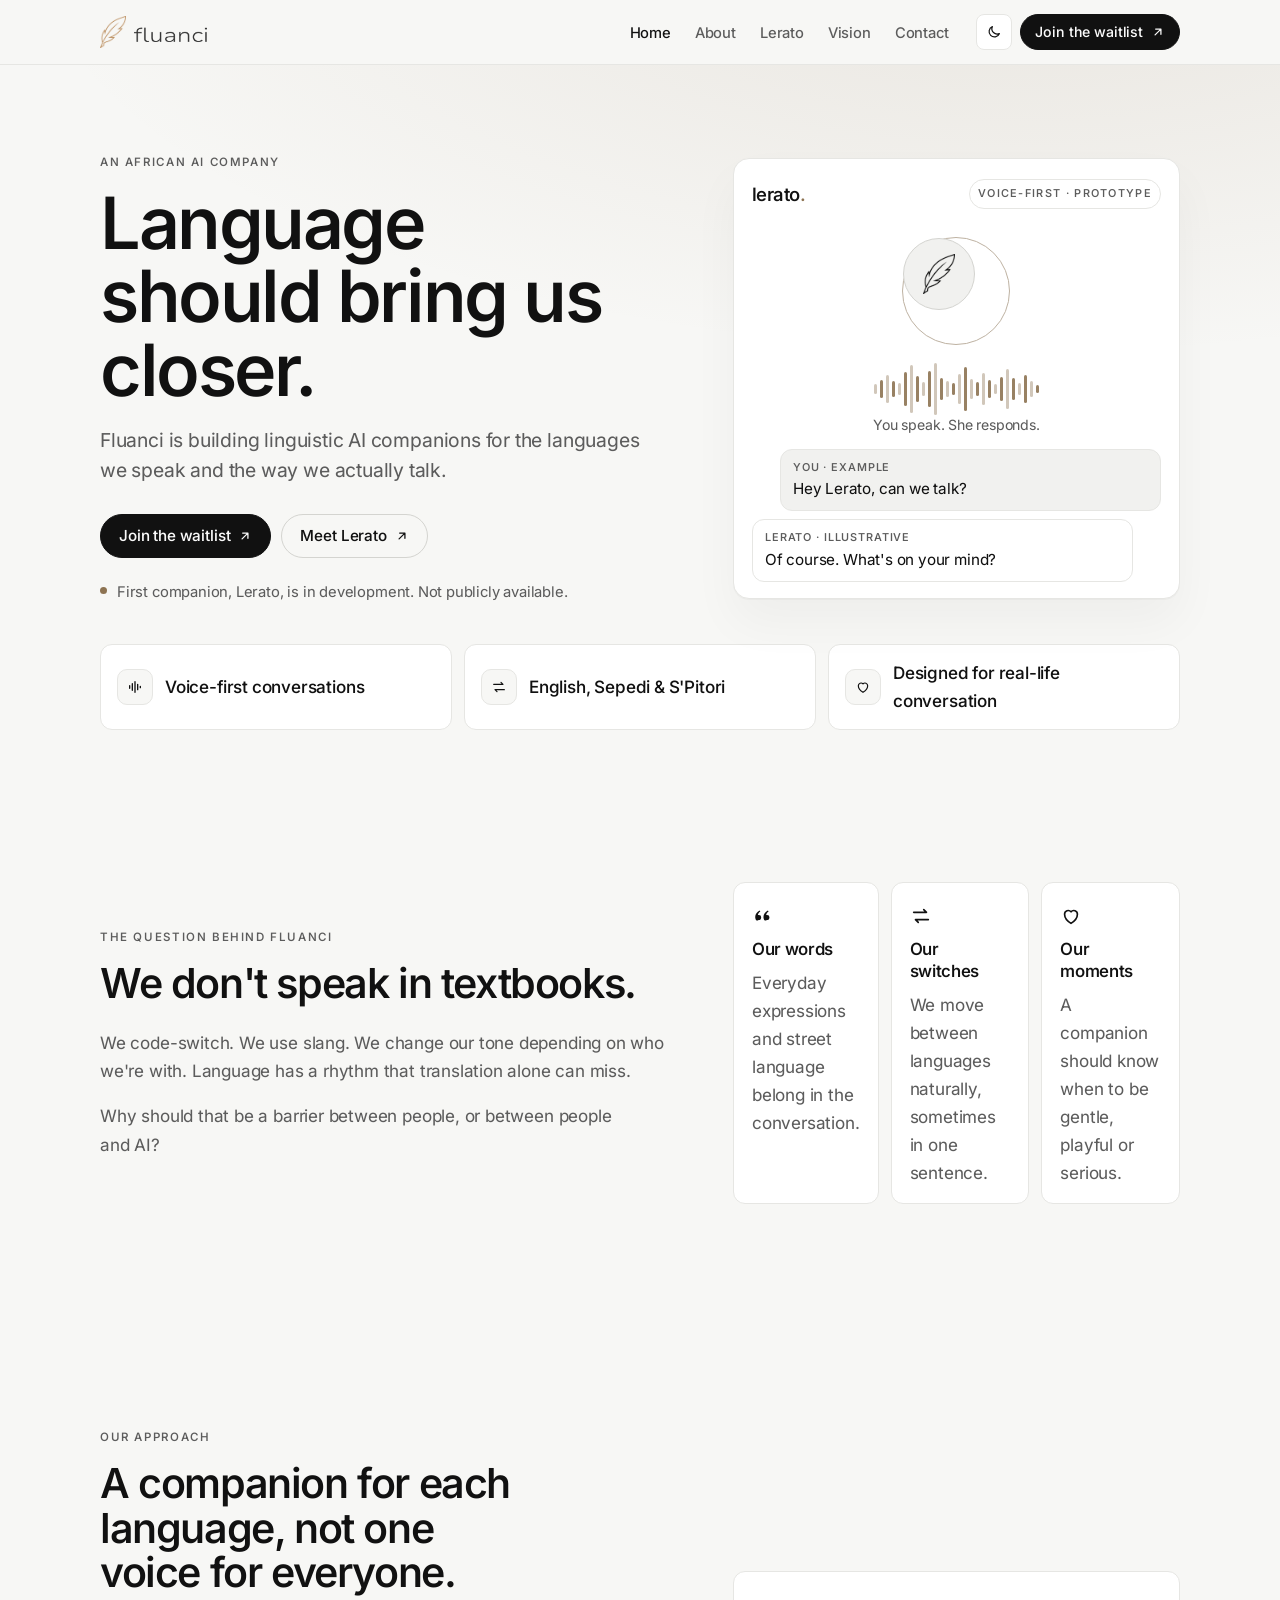
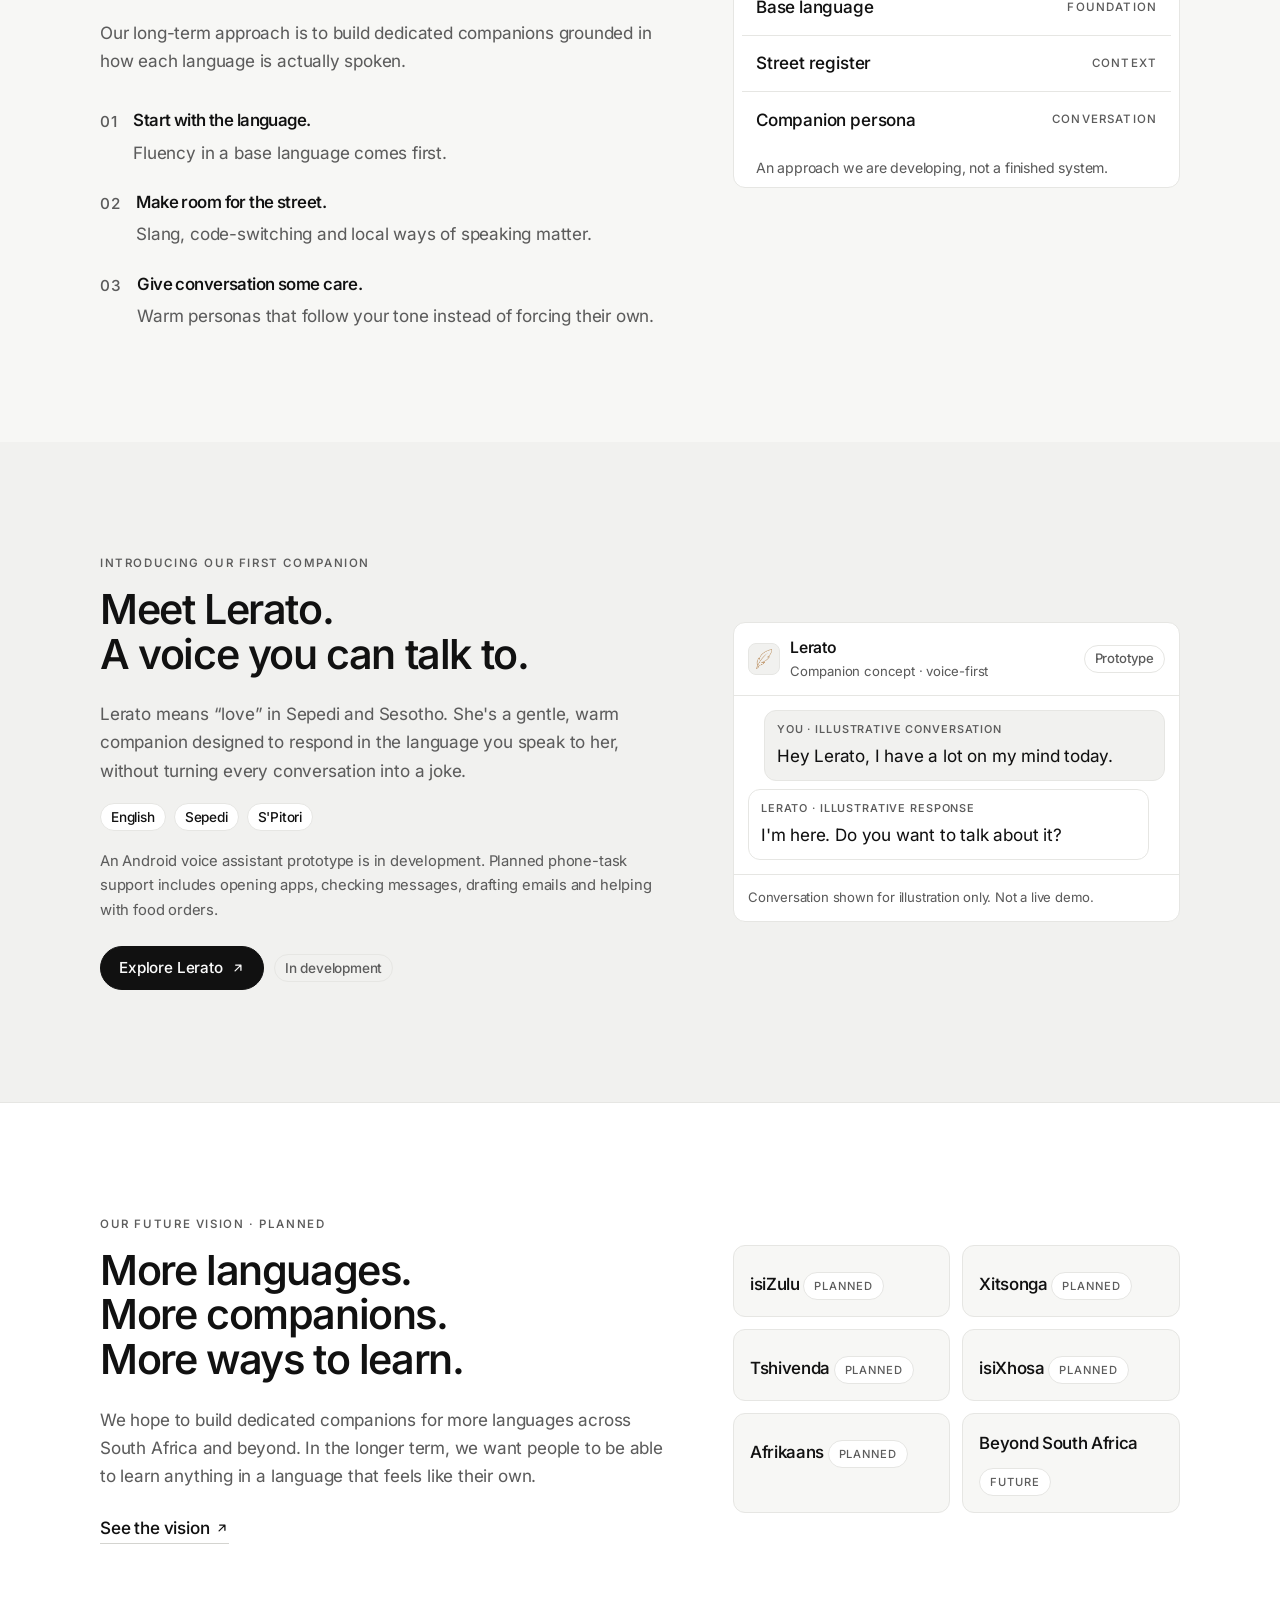
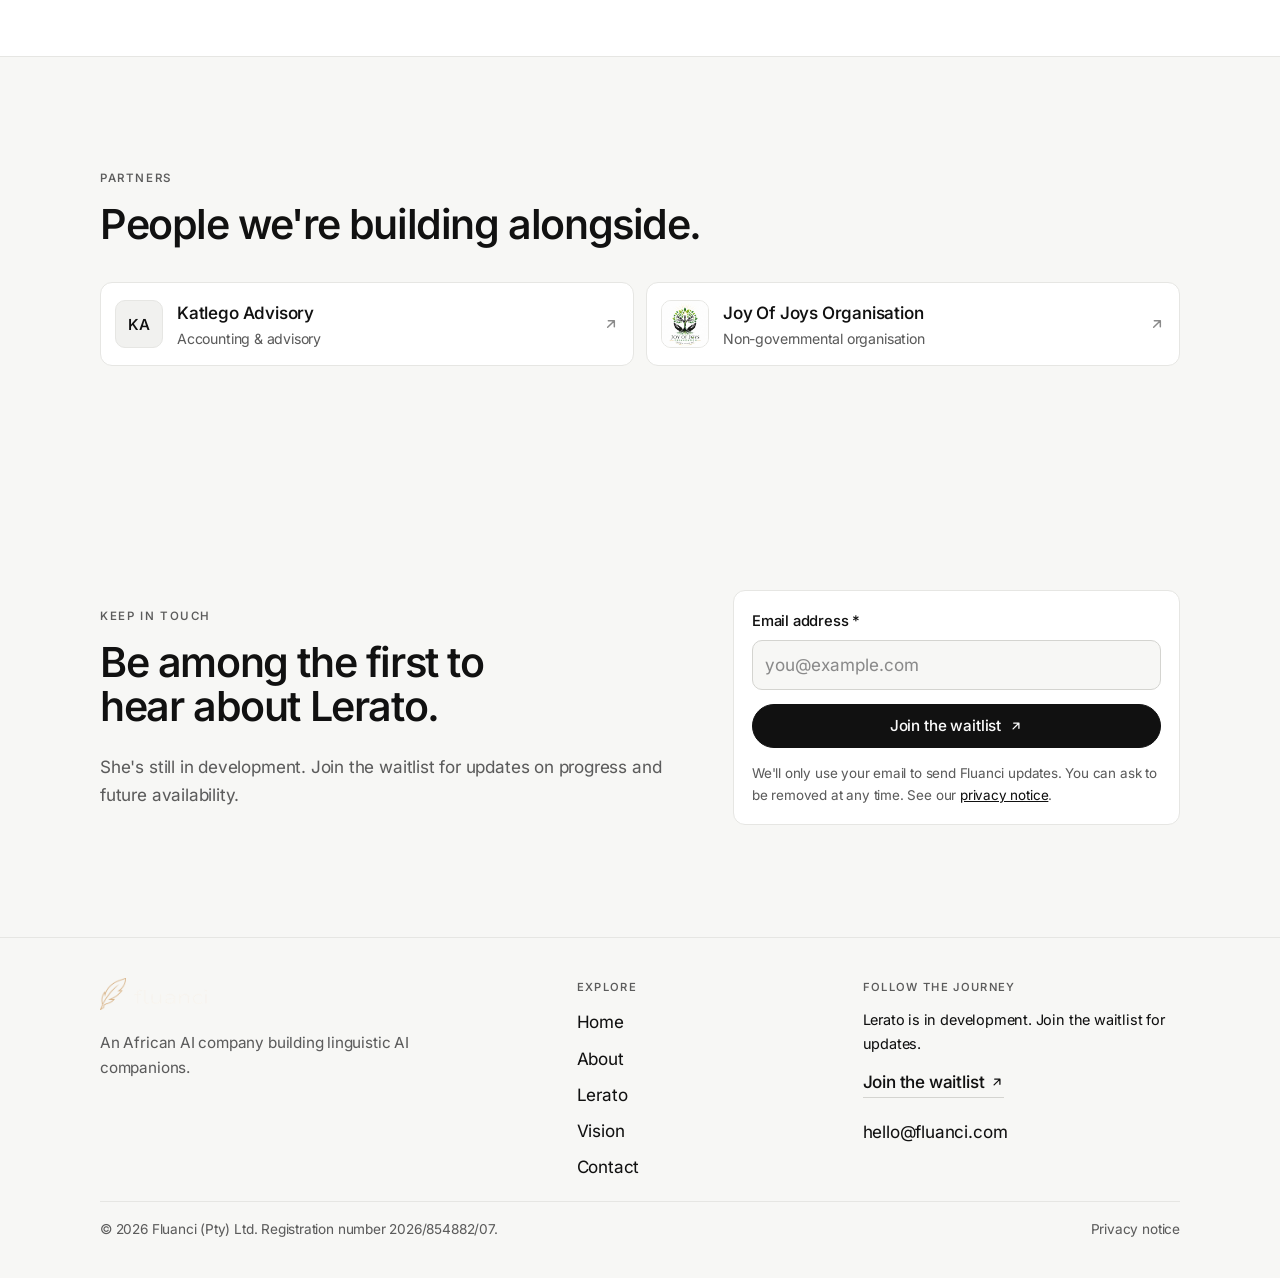
==== commit e54fad22: "Add search metadata without changing the visible site. Crawlers get robots.txt and a sitemap, and ea" ====
--- a/index.html
+++ b/index.html
@@ -6,7 +6,7 @@
   <title>Fluanci | Linguistic AI companions for African languages</title>
   <meta name="description" content="Fluanci is an African AI company building linguistic AI companions for the languages we speak and the way we actually talk. Meet Lerato, our first companion, in development.">
   <link rel="canonical" href="https://fluanci.com/">
-  <meta name="theme-color" content="#f7f7f5" id="theme-color">
+  <meta name="theme-color" content="#FBFBF9">
   <meta property="og:type" content="website">
   <meta property="og:site_name" content="Fluanci">
   <meta property="og:locale" content="en_ZA">
@@ -14,51 +14,42 @@
   <meta property="og:title" content="Fluanci | Linguistic AI companions for African languages">
   <meta property="og:description" content="Fluanci is an African AI company building linguistic AI companions for the languages we speak and the way we actually talk. Meet Lerato, our first companion, in development.">
   <meta property="og:image" content="https://fluanci.com/assets/img/og-logo.png">
-  <meta property="og:image:alt" content="Fluanci logo: a quill above the Fluanci wordmark">
-  <meta name="twitter:card" content="summary_large_image">
+  <meta property="og:image:alt" content="Fluanci logo">
+  <meta property="og:image:width" content="1042">
+  <meta property="og:image:height" content="1052">
+  <meta name="twitter:card" content="summary">
   <meta name="twitter:title" content="Fluanci | Linguistic AI companions for African languages">
   <meta name="twitter:description" content="Fluanci is an African AI company building linguistic AI companions for the languages we speak and the way we actually talk. Meet Lerato, our first companion, in development.">
   <meta name="twitter:image" content="https://fluanci.com/assets/img/og-logo.png">
-  <meta name="twitter:image:alt" content="Fluanci logo: a quill above the Fluanci wordmark">
+  <meta name="twitter:image:alt" content="Fluanci logo">
   <script type="application/ld+json">
   {
     "@context": "https://schema.org",
-    "@graph": [
-      {
-        "@type": "Organization",
-        "@id": "https://fluanci.com/#organization",
-        "name": "Fluanci",
-        "legalName": "Fluanci (Pty) Ltd",
-        "url": "https://fluanci.com/",
-        "logo": "https://fluanci.com/assets/img/og-logo.png",
-        "email": "hello@fluanci.com",
-        "description": "Fluanci is an African AI company building linguistic AI companions for the languages we speak and the way we actually talk.",
-        "founder": { "@type": "Person", "name": "Wahina Hlulani Njoku" },
-        "address": { "@type": "PostalAddress", "addressCountry": "ZA" },
-        "identifier": {
-          "@type": "PropertyValue",
-          "name": "Company registration number",
-          "value": "2026/854882/07"
-        }
-      },
-      {
-        "@type": "SoftwareApplication",
-        "@id": "https://fluanci.com/lerato.html#app",
-        "name": "Lerato",
-        "url": "https://fluanci.com/lerato.html",
-        "applicationCategory": "CommunicationApplication",
-        "operatingSystem": "Android",
-        "creativeWorkStatus": "In development",
-        "description": "Lerato is Fluanci's first companion: a voice-first AI that speaks English, Sepedi and S'Pitori. In development on Android, not publicly available.",
-        "inLanguage": ["en", "nso"],
-        "author": { "@id": "https://fluanci.com/#organization" }
-      }
-    ]
+    "@type": "Organization",
+    "name": "Fluanci",
+    "legalName": "Fluanci (Pty) Ltd",
+    "url": "https://fluanci.com",
+    "logo": "https://fluanci.com/assets/img/og-logo.png",
+    "email": "hello@fluanci.com",
+    "description": "An African AI company building linguistic AI companions for the languages we speak and the way we actually talk.",
+    "founder": {
+      "@type": "Person",
+      "name": "Wahina Hlulani Njoku"
+    },
+    "address": {
+      "@type": "PostalAddress",
+      "addressCountry": "South Africa"
+    },
+    "identifier": {
+      "@type": "PropertyValue",
+      "name": "Company registration number",
+      "value": "2026/854882/07"
+    }
   }
   </script>
   <link rel="icon" type="image/png" sizes="32x32" href="assets/img/favicon-32.png">
   <link rel="apple-touch-icon" href="assets/img/apple-touch-icon.png">
-  <script>try{var t=localStorage.getItem("fluanci-theme");if(t==="dark"||t==="light")document.documentElement.dataset.theme=t;var m=document.getElementById("theme-color");if(m&&document.documentElement.dataset.theme==="dark")m.setAttribute("content","#090909");}catch(e){}</script>
+  <script>try{var t=localStorage.getItem("fluanci-theme");if(t==="dark"||t==="light")document.documentElement.dataset.theme=t;}catch(e){}</script>
   <link rel="stylesheet" href="assets/styles.css">
 </head>
 <body>
@@ -74,15 +65,15 @@
       <nav class="main-nav" aria-label="Main">
         <ul class="nav-list">
           <li><a href="index.html" aria-current="page">Home</a></li>
-          <li><a href="about.html">About</a></li>
-          <li><a href="lerato.html">Lerato</a></li>
-          <li><a href="vision.html">Vision</a></li>
-          <li><a href="contact.html">Contact</a></li>
+<li><a href="about.html">About</a></li>
+<li><a href="lerato.html">Lerato</a></li>
+<li><a href="vision.html">Vision</a></li>
+<li><a href="contact.html">Contact</a></li>
         </ul>
       </nav>
       <div class="header-actions">
         <button class="icon-btn theme-toggle" type="button" data-theme-toggle aria-pressed="false" aria-label="Switch to dark mode"><svg class="moon" viewBox="0 0 24 24" fill="none" stroke="currentColor" stroke-width="1.8" stroke-linecap="round" stroke-linejoin="round" aria-hidden="true"><path d="M20 14.5A8 8 0 0 1 9.5 4a8 8 0 1 0 10.5 10.5Z"/></svg><svg class="sun" viewBox="0 0 24 24" fill="none" stroke="currentColor" stroke-width="1.8" stroke-linecap="round" aria-hidden="true"><circle cx="12" cy="12" r="4"/><path d="M12 2v2M12 20v2M4.9 4.9l1.4 1.4M17.7 17.7l1.4 1.4M2 12h2M20 12h2M4.9 19.1l1.4-1.4M17.7 6.3l1.4-1.4"/></svg></button>
-        <a class="btn btn-primary btn-small header-cta" href="index.html#waitlist">Join the waitlist <svg viewBox="0 0 24 24" fill="none" stroke="currentColor" stroke-width="2.2" stroke-linecap="round" stroke-linejoin="round" aria-hidden="true"><path d="M7 17 17 7M8 7h9v9"/></svg></a>
+        <a class="btn btn-primary btn-small" href="index.html#waitlist">Join the waitlist <svg viewBox="0 0 24 24" fill="none" stroke="currentColor" stroke-width="2.2" stroke-linecap="round" stroke-linejoin="round" aria-hidden="true"><path d="M7 17 17 7M8 7h9v9"/></svg></a>
         <button class="icon-btn menu-btn" type="button" data-menu-open aria-expanded="false" aria-controls="mobile-menu" aria-label="Open menu"><svg viewBox="0 0 24 24" fill="none" stroke="currentColor" stroke-width="1.8" stroke-linecap="round" aria-hidden="true"><path d="M4 7h16M4 12h16M4 17h16"/></svg></button>
       </div>
     </div>
@@ -103,10 +94,10 @@
     <nav aria-label="Mobile">
       <ul class="drawer-list">
         <li><a href="index.html" aria-current="page">Home</a></li>
-        <li><a href="about.html">About</a></li>
-        <li><a href="lerato.html">Lerato</a></li>
-        <li><a href="vision.html">Vision</a></li>
-        <li><a href="contact.html">Contact</a></li>
+<li><a href="about.html">About</a></li>
+<li><a href="lerato.html">Lerato</a></li>
+<li><a href="vision.html">Vision</a></li>
+<li><a href="contact.html">Contact</a></li>
       </ul>
     </nav>
     <a class="btn btn-primary" href="index.html#waitlist">Join the waitlist <svg viewBox="0 0 24 24" fill="none" stroke="currentColor" stroke-width="2.2" stroke-linecap="round" stroke-linejoin="round" aria-hidden="true"><path d="M7 17 17 7M8 7h9v9"/></svg></a>
@@ -115,9 +106,9 @@
     <section class="hero" aria-labelledby="hero-title">
       <div class="container">
         <div class="hero-grid">
-          <div class="hero-copy">
+          <div>
             <span class="eyebrow">An African AI company</span>
-            <h1 class="h1" id="hero-title">Language should <span class="accent">bring us closer.</span></h1>
+            <h1 class="h1" id="hero-title">Language<br> should <span class="accent">bring us<br> closer.</span></h1>
             <p class="lede">Fluanci is building linguistic AI companions for the languages we speak and the way we actually talk.</p>
             <div class="actions">
               <a class="btn btn-primary" href="#waitlist">Join the waitlist <svg viewBox="0 0 24 24" fill="none" stroke="currentColor" stroke-width="2.2" stroke-linecap="round" stroke-linejoin="round" aria-hidden="true"><path d="M7 17 17 7M8 7h9v9"/></svg></a>
@@ -125,15 +116,14 @@
             </div>
             <p class="status-note"><span class="status-dot" aria-hidden="true"></span>First companion, Lerato, is in development. Not publicly available.</p>
           </div>
-          <div class="voice-card" role="img" aria-label="Illustration of Lerato, a voice-first companion prototype. Example only: you say Hey Lerato, can we talk? and Lerato replies Of course. What's on your mind?">
+          <div>
+          <div class="voice-card" role="img" aria-label="Illustration of Lerato, a voice-first companion prototype. Example only: you say 'Hey Lerato, can we talk?' and Lerato replies 'Of course. What's on your mind?'">
             <div class="voice-top" aria-hidden="true">
               <span class="lerato-mark">lerato<span>.</span></span>
               <span class="tag">Voice-first &middot; Prototype</span>
             </div>
             <div class="orb-wrap" aria-hidden="true">
-              <div class="orb-ring"></div>
-              <div class="orb-ring orb-ring-2"></div>
-              <div class="orb"><img src="assets/img/quill-white.png" alt="" width="72" height="90"></div>
+              <div class="orb-ring"><div class="orb"><img src="assets/img/quill-white.png" alt="" width="120" height="150"></div></div>
             </div>
             <div class="wave" data-wave aria-hidden="true"></div>
             <p class="wave-caption" aria-hidden="true">You speak. She responds.</p>
@@ -142,24 +132,25 @@
               <div class="bubble bubble-lerato"><small>Lerato &middot; Illustrative</small>Of course. What's on your mind?</div>
             </div>
           </div>
+          </div>
         </div>
         <ul class="highlights">
-          <li><span class="icon-circle icon-coral"><svg viewBox="0 0 24 24" fill="none" stroke="currentColor" stroke-width="2" stroke-linecap="round" aria-hidden="true"><path d="M4 10v4M8 7v10M12 4v16M16 8v8M20 11v2"/></svg></span><span>Voice-first conversations</span></li>
-          <li><span class="icon-circle icon-sun"><svg viewBox="0 0 24 24" fill="none" stroke="currentColor" stroke-width="1.8" stroke-linecap="round" stroke-linejoin="round" aria-hidden="true"><path d="M4 8h14l-3-3M20 16H6l3 3"/></svg></span><span>English, Sepedi &amp; S'Pitori</span></li>
-          <li><span class="icon-circle icon-green"><svg viewBox="0 0 24 24" fill="none" stroke="currentColor" stroke-width="1.8" stroke-linejoin="round" aria-hidden="true"><path d="M12 20s-7-4.4-7-10a4 4 0 0 1 7-2.6A4 4 0 0 1 19 10c0 5.6-7 10-7 10Z"/></svg></span><span>Designed for real-life conversation</span></li>
+          <li><span class="icon-circle"><svg viewBox="0 0 24 24" fill="none" stroke="currentColor" stroke-width="2" stroke-linecap="round" aria-hidden="true"><path d="M4 10v4M8 7v10M12 4v16M16 8v8M20 11v2"/></svg></span>Voice-first conversations</li>
+          <li><span class="icon-circle"><svg viewBox="0 0 24 24" fill="none" stroke="currentColor" stroke-width="1.8" stroke-linecap="round" stroke-linejoin="round" aria-hidden="true"><path d="M4 8h14l-3-3M20 16H6l3 3"/></svg></span>English, Sepedi &amp; S'Pitori</li>
+          <li><span class="icon-circle"><svg viewBox="0 0 24 24" fill="none" stroke="currentColor" stroke-width="1.8" stroke-linejoin="round" aria-hidden="true"><path d="M12 20s-7-4.4-7-10a4 4 0 0 1 7-2.6A4 4 0 0 1 19 10c0 5.6-7 10-7 10Z"/></svg></span>Designed for real-life conversation</li>
         </ul>
       </div>
     </section>
 
     <section class="section" aria-labelledby="problem-title">
-      <div class="container">
-        <div class="section-head">
+      <div class="container grid-2">
+        <div class="col-text">
           <span class="eyebrow">The question behind Fluanci</span>
-          <h2 class="h2" id="problem-title">We don't speak in textbooks.</h2>
+          <h2 class="h2" id="problem-title" style="margin-bottom:24px">We don't speak in textbooks.</h2>
           <p class="body-2">We code-switch. We use slang. We change our tone depending on who we're with. Language has a rhythm that translation alone can miss.</p>
           <p class="body-2">Why should that be a barrier between people, or between people and AI?</p>
         </div>
-        <ul class="cards-3">
+        <ul class="cards-3 col-cards">
           <li class="card"><svg class="card-icon" viewBox="0 0 24 24" fill="currentColor" aria-hidden="true"><path d="M5 17c-1-1-1.5-2.3-1.5-4 0-3 2-5.6 4.8-7l.8 1.2C7.4 8.3 6.6 9.7 6.5 11c.3 0 .7-.1 1-.1A2.6 2.6 0 0 1 10 13.6 2.8 2.8 0 0 1 7.2 16.4 3 3 0 0 1 5 17Zm9 0c-1-1-1.5-2.3-1.5-4 0-3 2-5.6 4.8-7l.8 1.2c-1.7 1.1-2.5 2.5-2.6 3.8.3 0 .7-.1 1-.1a2.6 2.6 0 0 1 2.5 2.7 2.8 2.8 0 0 1-2.8 2.8A3 3 0 0 1 14 17Z"/></svg><h3 class="h3">Our words</h3><p>Everyday expressions and street language belong in the conversation.</p></li>
           <li class="card"><svg class="card-icon" viewBox="0 0 24 24" fill="none" stroke="currentColor" stroke-width="1.8" stroke-linecap="round" stroke-linejoin="round" aria-hidden="true"><path d="M4 8h14l-3-3M20 16H6l3 3"/></svg><h3 class="h3">Our switches</h3><p>We move between languages naturally, sometimes in one sentence.</p></li>
           <li class="card"><svg class="card-icon" viewBox="0 0 24 24" fill="none" stroke="currentColor" stroke-width="1.8" stroke-linejoin="round" aria-hidden="true"><path d="M12 20s-7-4.4-7-10a4 4 0 0 1 7-2.6A4 4 0 0 1 19 10c0 5.6-7 10-7 10Z"/></svg><h3 class="h3">Our moments</h3><p>A companion should know when to be gentle, playful or serious.</p></li>
@@ -167,11 +158,11 @@
       </div>
     </section>
 
-    <section class="section section-tint" aria-labelledby="approach-title">
-      <div class="container grid-2">
-        <div>
+    <section class="section section-alt" aria-labelledby="approach-title">
+      <div class="container grid-2">
+        <div class="col-text">
           <span class="eyebrow">Our approach</span>
-          <h2 class="h2" id="approach-title">A companion for each language, not one voice for everyone.</h2>
+          <h2 class="h2" id="approach-title" style="margin-bottom:24px">A companion for each language, not one voice for everyone.</h2>
           <p class="body-2">Our long-term approach is to build dedicated companions grounded in how each language is actually spoken.</p>
           <ol class="steps">
             <li><div><h3>Start with the language.</h3><p>Fluency in a base language comes first.</p></div></li>
@@ -179,7 +170,7 @@
             <li><div><h3>Give conversation some care.</h3><p>Warm personas that follow your tone instead of forcing their own.</p></div></li>
           </ol>
         </div>
-        <div>
+        <div class="col-media">
           <div class="stack-panel">
             <ol class="stack" aria-label="Fluanci's companion layers">
               <li><span>Base language</span><span>Foundation</span></li>
@@ -192,54 +183,56 @@
       </div>
     </section>
 
-    <section class="section" aria-labelledby="lerato-title">
-      <div class="container grid-2">
-        <div>
+    <section class="section section-tint" aria-labelledby="lerato-title">
+      <div class="container grid-2">
+        <div class="col-text">
           <span class="eyebrow">Introducing our first companion</span>
-          <h2 class="h2" id="lerato-title">Meet Lerato. A voice you can talk to.</h2>
-          <p class="body-2">Lerato means &ldquo;love&rdquo; in Sepedi and Sesotho. She's a gentle, warm companion designed to respond in the language you speak to her, without turning every conversation into a joke.</p>
+          <h2 class="h2" id="lerato-title">Meet Lerato.<br>A voice you can talk to.</h2>
+          <p class="body-2" style="margin-top:24px">Lerato means &ldquo;love&rdquo; in Sepedi and Sesotho. She's a gentle, warm companion designed to respond in the language you speak to her, without turning every conversation into a joke.</p>
           <ul class="chips" aria-label="Languages">
-            <li class="chip">English</li>
-            <li class="chip">Sepedi</li>
-            <li class="chip">S'Pitori</li>
+            <li class="chip">English</li><li class="chip">Sepedi</li><li class="chip">S'Pitori</li>
           </ul>
           <p class="small">An Android voice assistant prototype is in development. Planned phone-task support includes opening apps, checking messages, drafting emails and helping with food orders.</p>
-          <div class="actions">
+          <div class="actions" style="margin-top:24px;align-items:center">
             <a class="btn btn-primary" href="lerato.html">Explore Lerato <svg viewBox="0 0 24 24" fill="none" stroke="currentColor" stroke-width="2.2" stroke-linecap="round" stroke-linejoin="round" aria-hidden="true"><path d="M7 17 17 7M8 7h9v9"/></svg></a>
             <span class="chip chip-status">In development</span>
           </div>
         </div>
-        <figure class="chat-card">
-          <div class="chat-head">
-            <span class="avatar"><img src="assets/img/quill-brown.png" alt="" width="20" height="25"></span>
-            <div><strong>Lerato</strong><span>Companion concept &middot; voice-first</span></div>
-            <span class="chip chip-status">Prototype</span>
-          </div>
-          <div class="chat-body">
-            <p class="msg msg-you"><small>You &middot; Illustrative conversation</small>Hey Lerato, I have a lot on my mind today.</p>
-            <p class="msg msg-lerato"><small>Lerato &middot; Illustrative response</small>I'm here. Do you want to talk about it?</p>
-          </div>
-          <figcaption class="chat-foot">Conversation shown for illustration only. Not a live demo.</figcaption>
-        </figure>
+        <div class="col-media">
+          <figure class="chat-card" style="margin:0">
+            <div class="chat-head">
+              <span class="avatar"><img src="assets/img/quill-brown.png" alt="" width="20" height="25"></span>
+              <div><strong>Lerato</strong><span>Companion concept &middot; voice-first</span></div>
+              <span class="chip chip-status">Prototype</span>
+            </div>
+            <div class="chat-body">
+              <p class="msg msg-you"><small>You &middot; Illustrative conversation</small>Hey Lerato, I have a lot on my mind today.</p>
+              <p class="msg msg-lerato"><small>Lerato &middot; Illustrative response</small>I'm here. Do you want to talk about it?</p>
+            </div>
+            <figcaption class="chat-foot">Conversation shown for illustration only. Not a live demo.</figcaption>
+          </figure>
+        </div>
       </div>
     </section>
 
     <section class="section section-band" aria-labelledby="vision-title">
       <div class="container grid-2">
-        <div>
+        <div class="col-text">
           <span class="eyebrow">Our future vision &middot; planned</span>
-          <h2 class="h2" id="vision-title">More languages. More companions. More ways to learn.</h2>
+          <h2 class="h2" id="vision-title" style="margin-bottom:24px">More languages.<br>More companions.<br>More ways to learn.</h2>
           <p class="body-2">We hope to build dedicated companions for more languages across South Africa and beyond. In the longer term, we want people to be able to learn anything in a language that feels like their own.</p>
-          <p class="footer-mail"><a class="text-link" href="vision.html">See the vision <svg viewBox="0 0 24 24" fill="none" stroke="currentColor" stroke-width="2.2" stroke-linecap="round" stroke-linejoin="round" aria-hidden="true"><path d="M7 17 17 7M8 7h9v9"/></svg></a></p>
-        </div>
-        <ul class="lang-grid" aria-label="Planned languages">
-          <li>isiZulu <span class="pill">Planned</span></li>
-          <li>Xitsonga <span class="pill">Planned</span></li>
-          <li>Tshivenda <span class="pill">Planned</span></li>
-          <li>isiXhosa <span class="pill">Planned</span></li>
-          <li>Afrikaans <span class="pill">Planned</span></li>
-          <li>Beyond South Africa <span class="pill">Future</span></li>
-        </ul>
+          <p style="margin-top:24px"><a class="text-link" href="vision.html">See the vision <svg viewBox="0 0 24 24" fill="none" stroke="currentColor" stroke-width="2.2" stroke-linecap="round" stroke-linejoin="round" aria-hidden="true"><path d="M7 17 17 7M8 7h9v9"/></svg></a></p>
+        </div>
+        <div class="col-media">
+          <ul class="lang-grid" aria-label="Planned languages">
+            <li>isiZulu <span class="pill">Planned</span></li>
+            <li>Xitsonga <span class="pill">Planned</span></li>
+            <li>Tshivenda <span class="pill">Planned</span></li>
+            <li>isiXhosa <span class="pill">Planned</span></li>
+            <li>Afrikaans <span class="pill">Planned</span></li>
+            <li>Beyond South Africa <span class="pill">Future</span></li>
+          </ul>
+        </div>
       </div>
     </section>
 
@@ -251,43 +244,32 @@
         </div>
         <ul class="partner-grid">
           <li><a class="partner-card" href="https://www.kadvisory.co.za/" target="_blank" rel="noopener noreferrer">
-            <span class="partner-logo-text" aria-hidden="true">KA</span>
-            <span class="partner-info"><strong>Katlego Advisory</strong><span>Accounting &amp; advisory</span></span>
-            <svg viewBox="0 0 24 24" fill="none" stroke="currentColor" stroke-width="2.2" stroke-linecap="round" stroke-linejoin="round" aria-hidden="true"><path d="M7 17 17 7M8 7h9v9"/></svg>
-            <span class="sr-only">(opens in a new tab)</span>
-          </a></li>
+            <span class="partner-logo partner-logo-text" aria-hidden="true">KA</span>
+            <div class="partner-info"><strong>Katlego Advisory</strong><span>Accounting &amp; advisory</span></div>
+            <svg viewBox="0 0 24 24" fill="none" stroke="currentColor" stroke-width="2.2" stroke-linecap="round" stroke-linejoin="round" aria-hidden="true"><path d="M7 17 17 7M8 7h9v9"/></svg><span class="sr-only">(opens in a new tab)</span></a></li>
           <li><a class="partner-card" href="https://www.joyofjoys.org/" target="_blank" rel="noopener noreferrer">
-            <span class="partner-logo"><img src="assets/img/partner-joy-of-joys.jpg" alt="Joy Of Joys Organisation logo" width="64" height="64" loading="lazy"></span>
-            <span class="partner-info"><strong>Joy Of Joys Organisation</strong><span>Non-governmental organisation</span></span>
-            <svg viewBox="0 0 24 24" fill="none" stroke="currentColor" stroke-width="2.2" stroke-linecap="round" stroke-linejoin="round" aria-hidden="true"><path d="M7 17 17 7M8 7h9v9"/></svg>
-            <span class="sr-only">(opens in a new tab)</span>
-          </a></li>
+            <span class="partner-logo"><img src="assets/img/partner-joy-of-joys.jpg" alt="" width="64" height="64" loading="lazy"></span>
+            <div class="partner-info"><strong>Joy Of Joys Organisation</strong><span>Non-governmental organisation</span></div>
+            <svg viewBox="0 0 24 24" fill="none" stroke="currentColor" stroke-width="2.2" stroke-linecap="round" stroke-linejoin="round" aria-hidden="true"><path d="M7 17 17 7M8 7h9v9"/></svg><span class="sr-only">(opens in a new tab)</span></a></li>
         </ul>
       </div>
     </section>
 
-    <section class="section" id="waitlist" aria-labelledby="waitlist-title">
-      <div class="container">
-        <div class="waitlist-panel">
-          <div>
-            <span class="eyebrow">Keep in touch</span>
-            <h2 class="h2" id="waitlist-title">Be among the first to hear about Lerato.</h2>
-            <p class="body-2">She's still in development. Join the waitlist for updates on progress and future availability.</p>
-          </div>
+    <section class="section section-beige" id="waitlist" aria-labelledby="waitlist-title">
+      <div class="container grid-2">
+        <div class="col-text">
+          <span class="eyebrow">Keep in touch</span>
+          <h2 class="h2" id="waitlist-title" style="margin-bottom:24px">Be among the first to hear about Lerato.</h2>
+          <p class="body-2">She's still in development. Join the waitlist for updates on progress and future availability.</p>
+        </div>
+        <div class="col-media">
           <form class="form-card" data-form="waitlist" aria-describedby="waitlist-email-note">
             <div class="field" data-required-msg="Enter your email address to join the waitlist.">
               <label for="waitlist-email">Email address <span class="req" aria-hidden="true">*</span></label>
               <input class="input" id="waitlist-email" name="email" type="email" autocomplete="email" inputmode="email" placeholder="you@example.com" required>
               <p class="field-error" role="alert"><svg viewBox="0 0 24 24" fill="none" stroke="currentColor" stroke-width="2" stroke-linecap="round" aria-hidden="true"><circle cx="12" cy="12" r="9"/><path d="M12 8v5M12 16h.01"/></svg><span></span></p>
             </div>
-            <div class="hp">
-              <label for="waitlist-gotcha">Leave this field empty</label>
-              <input id="waitlist-gotcha" name="_gotcha" type="text" tabindex="-1" autocomplete="off">
-            </div>
-            <div class="hp">
-              <label for="waitlist-bot">Bot check</label>
-              <input id="waitlist-bot" name="botcheck" type="checkbox" tabindex="-1">
-            </div>
+            <input type="text" name="_gotcha" tabindex="-1" autocomplete="off" aria-hidden="true" style="position:absolute;left:-9999px">
             <button class="btn btn-primary" type="submit"><span>Join the waitlist</span> <svg viewBox="0 0 24 24" fill="none" stroke="currentColor" stroke-width="2.2" stroke-linecap="round" stroke-linejoin="round" aria-hidden="true"><path d="M7 17 17 7M8 7h9v9"/></svg></button>
             <div class="form-status" role="status" aria-live="polite"><svg viewBox="0 0 24 24" fill="none" stroke="currentColor" stroke-width="2" stroke-linecap="round" stroke-linejoin="round" aria-hidden="true"><circle cx="12" cy="12" r="9"/><path d="m8 12 3 3 5-6"/></svg><span></span></div>
             <p class="form-note" id="waitlist-email-note">We'll only use your email to send Fluanci updates. You can ask to be removed at any time. See our <a href="privacy.html">privacy notice</a>.</p>
@@ -318,14 +300,14 @@
         </div>
         <div>
           <h2>Follow the journey</h2>
-          <p class="footer-note">Lerato is in development. Join the waitlist for updates.</p>
+          <p style="color:var(--band-text-2);font-size:.9rem;margin-bottom:12px">Lerato is in development. Join the waitlist for updates.</p>
           <a class="text-link" href="index.html#waitlist">Join the waitlist <svg viewBox="0 0 24 24" fill="none" stroke="currentColor" stroke-width="2.2" stroke-linecap="round" stroke-linejoin="round" aria-hidden="true"><path d="M7 17 17 7M8 7h9v9"/></svg></a>
-          <p class="footer-mail"><a href="mailto:hello@fluanci.com">hello@fluanci.com</a></p>
+          <p style="margin-top:20px"><a href="mailto:hello@fluanci.com">hello@fluanci.com</a></p>
         </div>
       </div>
       <div class="footer-bottom">
         <p>&copy; <span data-year>2026</span> Fluanci (Pty) Ltd. Registration number 2026/854882/07.</p>
-        <p><a href="privacy.html">Privacy notice</a></p>
+        <p><a href="privacy.html" style="color:inherit">Privacy notice</a></p>
       </div>
     </div>
   </footer>
